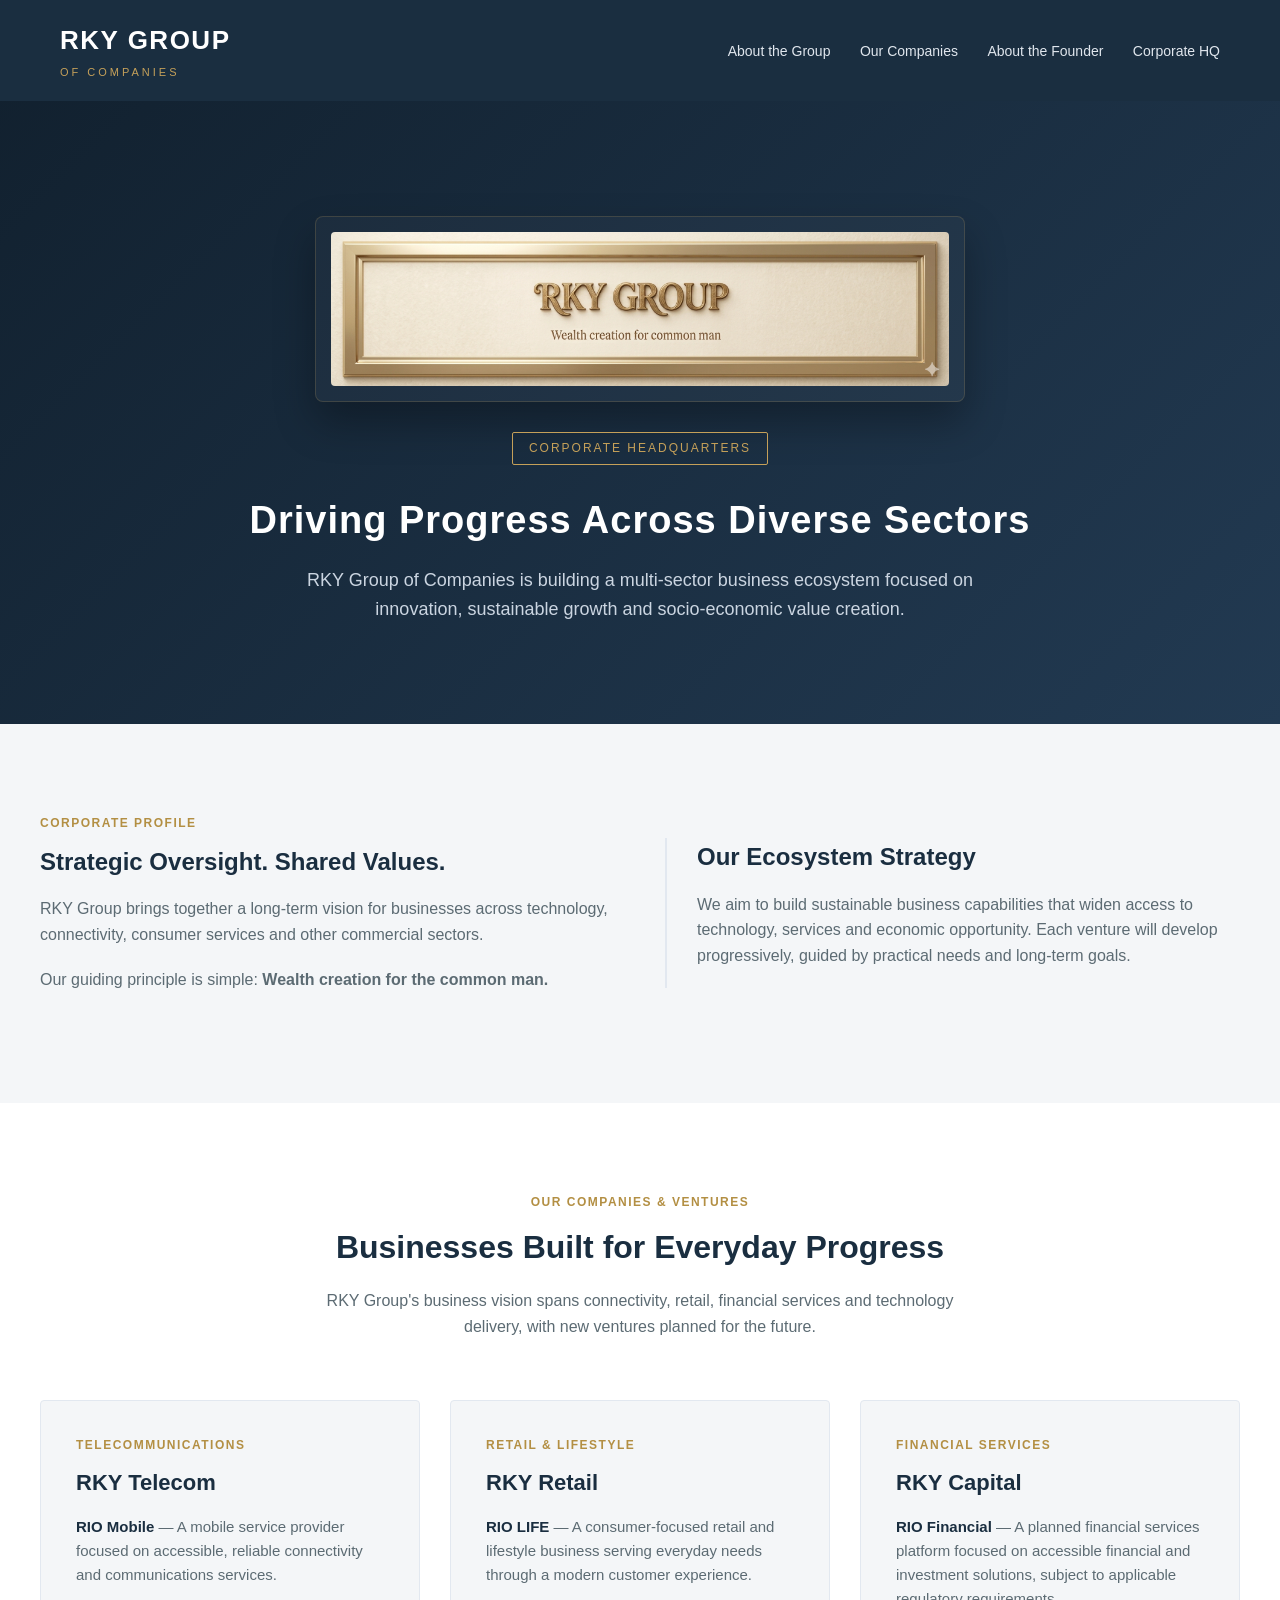
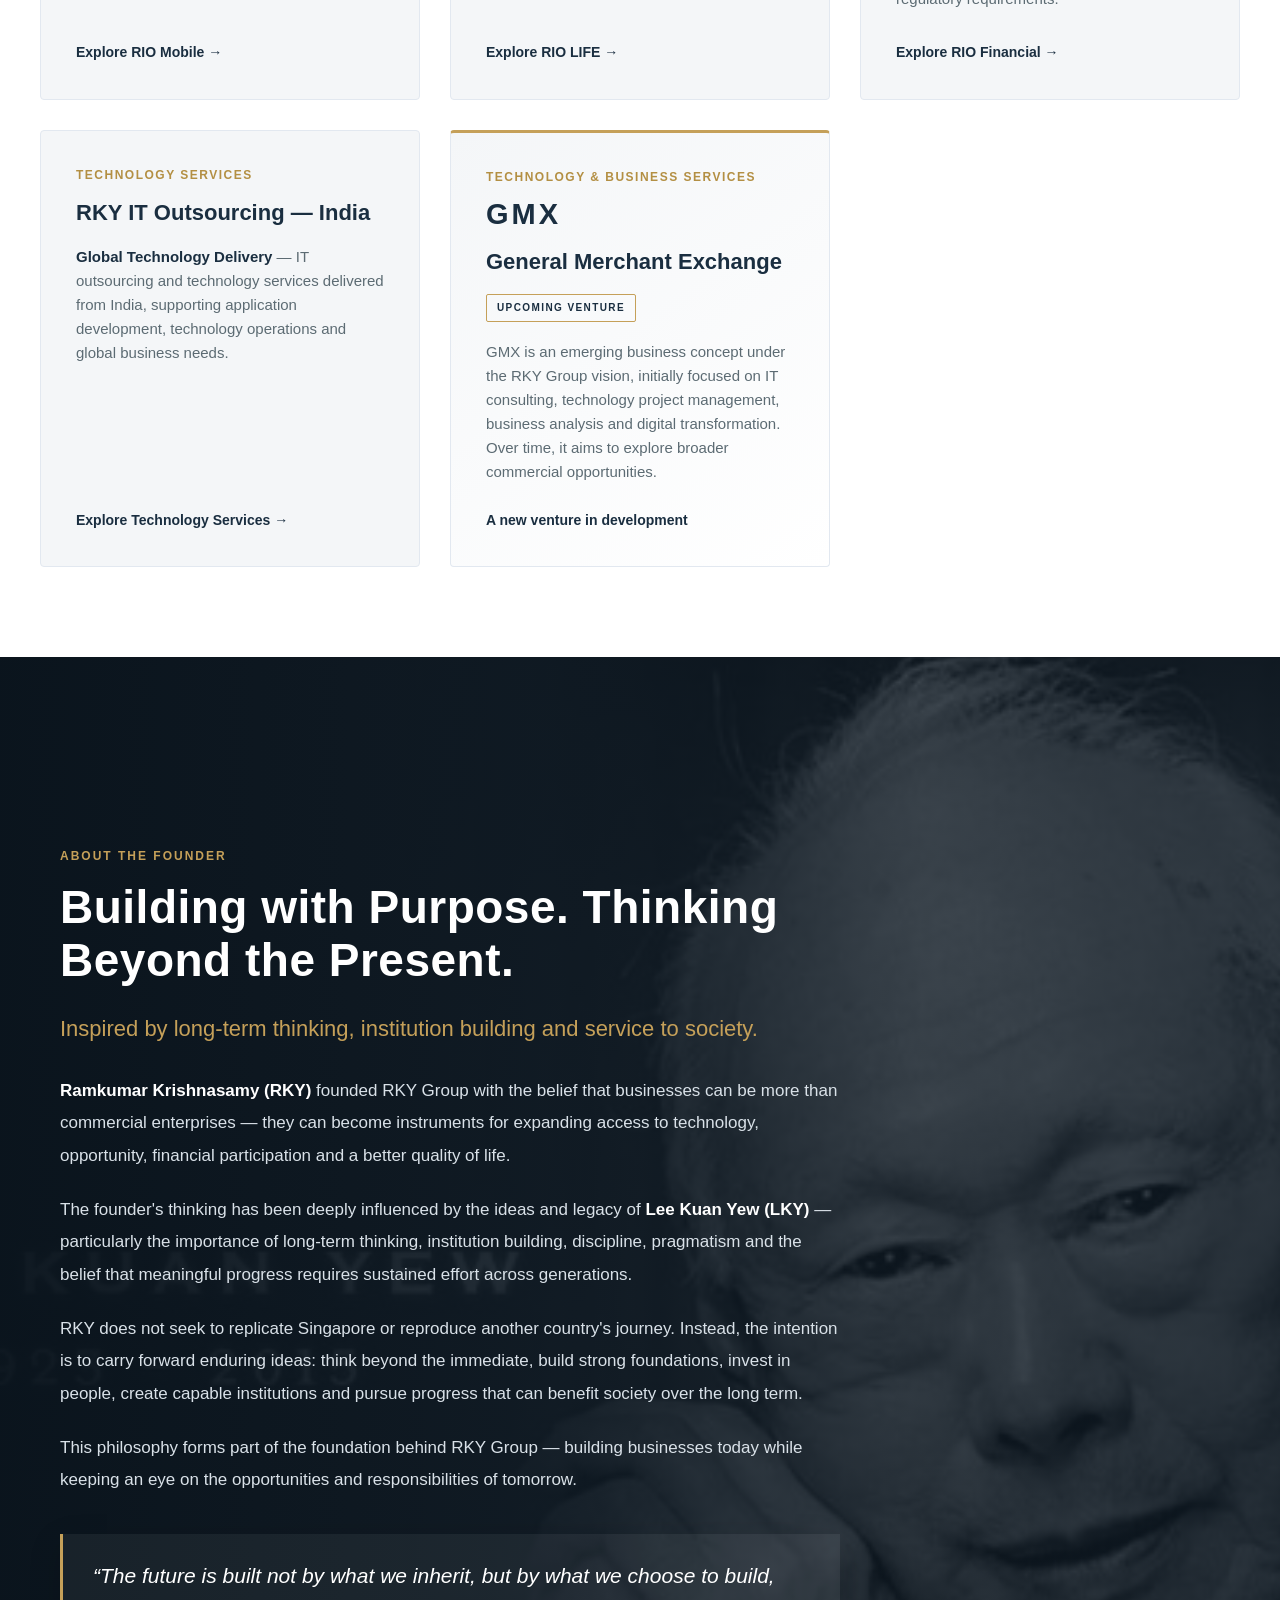
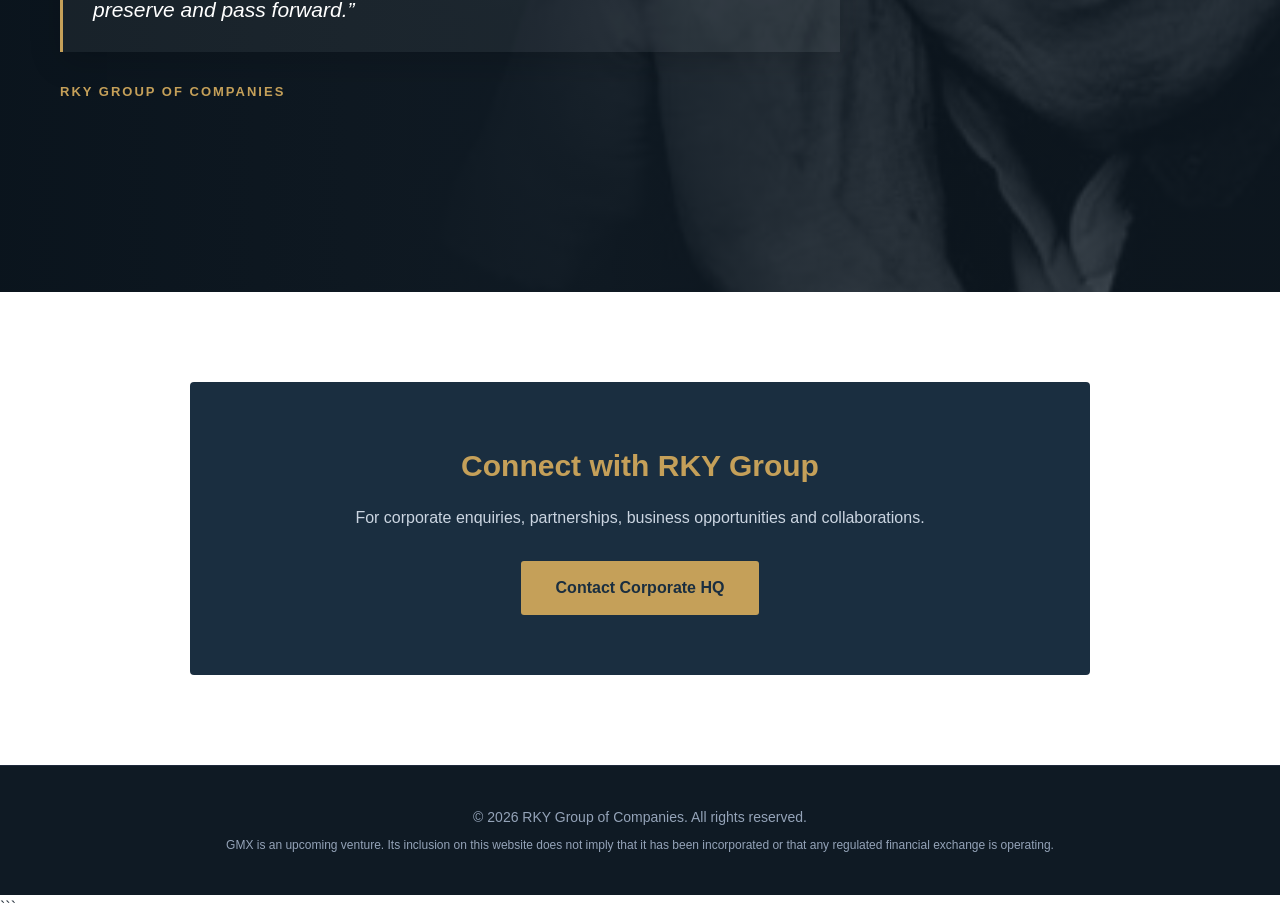
==== index.html @ 0af755f9 "GA Gogle Analy" ====
```html
<!DOCTYPE html>
<html lang="en">
<head>

<!-- Google tag (gtag.js) -->
<script async src="https://www.googletagmanager.com/gtag/js?id=G-16220432451"></script>
<script>
  window.dataLayer = window.dataLayer || [];
  function gtag(){dataLayer.push(arguments);}
  gtag('js', new Date());

  gtag('config', 'G-16220432451');
</script>

    <meta charset="UTF-8">
    <meta name="viewport" content="width=device-width, initial-scale=1.0">
    <title>RKY Group of Companies | Global Corporate Homepage</title>
    <meta name="description" content="RKY Group of Companies — technology, commerce, connectivity, retail and financial services. Introducing GMX, General Merchant Exchange, an upcoming RKY Group venture.">

    <style>
        :root {
            --corporate-blue: #1a2e40;
            --premium-gold: #c5a059;
            --accent-gold: #b38f43;
            --bg-light: #f4f6f8;
            --text-main: #2b3641;
            --text-muted: #5c6b73;
            --white: #ffffff;
        }

        * {
            margin: 0;
            padding: 0;
            box-sizing: border-box;
            font-family: 'Helvetica Neue', Helvetica, Arial, sans-serif;
        }

        html {
            scroll-behavior: smooth;
            scroll-padding-top: 110px;
        }

        body {
            background-color: var(--white);
            color: var(--text-main);
            line-height: 1.6;
        }

        header {
            background-color: var(--corporate-blue);
            position: fixed;
            width: 100%;
            top: 0;
            z-index: 1000;
        }

        .nav-container {
            max-width: 1200px;
            margin: 0 auto;
            padding: 20px;
            display: flex;
            justify-content: space-between;
            align-items: center;
        }

        .logo-area {
            display: flex;
            flex-direction: column;
        }

        .logo-main {
            font-size: 26px;
            font-weight: 700;
            letter-spacing: 1.5px;
            color: var(--white);
            text-decoration: none;
        }

        .logo-sub {
            font-size: 11px;
            text-transform: uppercase;
            letter-spacing: 3px;
            color: var(--premium-gold);
            margin-top: 2px;
        }

        nav a {
            text-decoration: none;
            color: #e0e6ed;
            margin-left: 25px;
            font-size: 14px;
            font-weight: 500;
            transition: color 0.3s;
        }

        nav a:hover {
            color: var(--premium-gold);
        }

        .hero {
            background: linear-gradient(135deg, #11202e 0%, #223a52 100%);
            color: var(--white);
            padding: 190px 20px 100px;
            text-align: center;
        }

        .logo-display-container {
            max-width: 650px;
            margin: 0 auto 30px;
            background: rgba(255, 255, 255, 0.03);
            padding: 15px;
            border-radius: 8px;
            border: 1px solid rgba(197, 160, 89, 0.2);
            box-shadow: 0 20px 40px rgba(0, 0, 0, 0.3);
        }

        .corporate-logo-img {
            width: 100%;
            height: auto;
            display: block;
            border-radius: 4px;
        }

        .hero h1 {
            font-size: 38px;
            font-weight: 700;
            margin-bottom: 15px;
            letter-spacing: 1px;
            color: var(--white);
        }

        .hero p {
            font-size: 18px;
            color: #cbd5e1;
            max-width: 700px;
            margin: 0 auto;
            font-weight: 300;
        }

        .badge-tagline {
            display: inline-block;
            border: 1px solid var(--premium-gold);
            color: var(--premium-gold);
            padding: 6px 16px;
            font-size: 12px;
            text-transform: uppercase;
            letter-spacing: 2px;
            margin-bottom: 25px;
            border-radius: 2px;
        }

        section {
            padding: 90px 20px;
        }

        .container {
            max-width: 1200px;
            margin: 0 auto;
        }

        .section-header {
            text-align: center;
            margin-bottom: 60px;
        }

        .section-header h2 {
            font-size: 32px;
            color: var(--corporate-blue);
            margin-bottom: 15px;
        }

        .section-header p {
            color: var(--text-muted);
            max-width: 650px;
            margin: 0 auto;
            font-size: 16px;
        }

        .subsidiary-grid {
            display: grid;
            grid-template-columns: repeat(auto-fit, minmax(min(100%, 320px), 1fr));
            gap: 30px;
        }

        .subsidiary-card {
            background-color: var(--bg-light);
            border: 1px solid #e2e8f0;
            padding: 35px;
            border-radius: 4px;
            transition: all 0.3s ease;
            display: flex;
            flex-direction: column;
            justify-content: space-between;
            min-height: 300px;
        }

        .subsidiary-card:hover {
            transform: translateY(-5px);
            border-color: var(--premium-gold);
            background-color: var(--white);
            box-shadow: 0 10px 25px rgba(26, 46, 64, 0.08);
        }

        .sub-meta {
            font-size: 12px;
            text-transform: uppercase;
            letter-spacing: 1.5px;
            color: var(--accent-gold);
            font-weight: 600;
            margin-bottom: 10px;
            display: inline-block;
        }

        .subsidiary-card h3 {
            font-size: 22px;
            color: var(--corporate-blue);
            margin-bottom: 15px;
        }

        .subsidiary-card p {
            color: var(--text-muted);
            font-size: 15px;
            margin-bottom: 25px;
        }

        .subsidiary-card strong {
            color: var(--corporate-blue);
        }

        .sub-link {
            text-decoration: none;
            color: var(--corporate-blue);
            font-size: 14px;
            font-weight: 600;
            display: inline-flex;
            align-items: center;
            margin-top: auto;
            align-self: flex-start;
        }

        .sub-link:hover {
            color: var(--accent-gold);
        }

        .coming-soon {
            display: inline-block;
            width: fit-content;
            padding: 5px 10px;
            margin: 0 0 18px;
            border: 1px solid var(--premium-gold);
            color: var(--corporate-blue);
            font-size: 10px;
            font-weight: 700;
            letter-spacing: 1.4px;
            text-transform: uppercase;
            border-radius: 2px;
        }

        .gmx-card {
            background: linear-gradient(145deg, #f4f6f8 0%, #ffffff 100%);
            border-top: 3px solid var(--premium-gold);
        }

        .gmx-mark {
            display: inline-block;
            font-size: 29px;
            line-height: 1.2;
            letter-spacing: 3px;
            font-weight: 800;
            color: var(--corporate-blue);
            margin-bottom: 12px;
        }

        .governance-sec {
            background-color: var(--bg-light);
        }

        .gov-content {
            display: grid;
            grid-template-columns: 1fr 1fr;
            gap: 50px;
            align-items: center;
        }

        .gov-text h3 {
            font-size: 24px;
            margin-bottom: 15px;
            color: var(--corporate-blue);
        }

        .gov-text p {
            color: var(--text-muted);
            margin-bottom: 20px;
        }

        .founder-section {
            position: relative;
            min-height: 760px;
            display: flex;
            align-items: center;
            overflow: hidden;
            background-color: #101c27;
            color: var(--white);
        }

        .founder-section::before {
            content: "";
            position: absolute;
            inset: 0;
            background-image: url("founder.jpg");
            background-size: cover;
            background-position: center;
            background-repeat: no-repeat;
            filter: grayscale(100%);
            opacity: 0.58;
            transform: scale(1.03);
            z-index: 0;
        }

        .founder-section::after {
            content: "";
            position: absolute;
            inset: 0;
            background: linear-gradient(
                90deg,
                rgba(10, 20, 29, 0.96) 0%,
                rgba(15, 26, 36, 0.86) 42%,
                rgba(15, 26, 36, 0.65) 72%,
                rgba(15, 26, 36, 0.72) 100%
            );
            z-index: 1;
        }

        .founder-content {
            position: relative;
            z-index: 2;
            width: 100%;
            max-width: 1200px;
            margin: 0 auto;
            padding: 100px 20px;
        }

        .founder-text {
            max-width: 780px;
        }

        .founder-text .founder-meta {
            color: var(--premium-gold);
            font-size: 12px;
            text-transform: uppercase;
            letter-spacing: 2px;
            font-weight: 600;
            margin-bottom: 15px;
        }

        .founder-text h2 {
            font-size: 46px;
            line-height: 1.15;
            margin-bottom: 25px;
            color: var(--white);
            letter-spacing: 0.5px;
        }

        .founder-text h3 {
            font-size: 22px;
            line-height: 1.5;
            font-weight: 400;
            color: var(--premium-gold);
            margin-bottom: 30px;
        }

        .founder-text p {
            font-size: 17px;
            line-height: 1.9;
            color: #d9e1e8;
            margin-bottom: 22px;
        }

        .founder-text strong {
            color: var(--white);
        }

        .founder-quote {
            margin-top: 38px;
            padding: 25px 30px;
            border-left: 3px solid var(--premium-gold);
            background: rgba(255, 255, 255, 0.055);
            box-shadow: 0 10px 30px rgba(0, 0, 0, 0.15);
            font-size: 21px;
            line-height: 1.6;
            color: var(--white);
            font-style: italic;
        }

        .founder-signature {
            margin-top: 30px;
            color: var(--premium-gold);
            font-size: 13px;
            text-transform: uppercase;
            letter-spacing: 2px;
            font-weight: 600;
        }

        .contact-box {
            background-color: var(--corporate-blue);
            color: var(--white);
            padding: 60px;
            border-radius: 4px;
            text-align: center;
            max-width: 900px;
            margin: 0 auto;
        }

        .contact-box h2 {
            font-size: 30px;
            margin-bottom: 15px;
            color: var(--premium-gold);
        }

        .contact-box p {
            margin-bottom: 30px;
            color: #cbd5e1;
        }

        .contact-btn {
            display: inline-block;
            background-color: var(--premium-gold);
            color: var(--corporate-blue);
            padding: 14px 35px;
            text-decoration: none;
            font-weight: 600;
            border-radius: 3px;
            transition: background 0.3s;
        }

        .contact-btn:hover {
            background-color: var(--white);
        }

        footer {
            background-color: #0f1a24;
            color: #94a3b8;
            padding: 40px 20px;
            text-align: center;
            font-size: 14px;
            border-top: 1px solid #1e293b;
        }

        @media (max-width: 768px) {
            html {
                scroll-padding-top: 145px;
            }

            .nav-container {
                flex-direction: column;
                gap: 12px;
                padding: 15px 12px;
            }

            nav {
                display: flex;
                justify-content: center;
                flex-wrap: wrap;
                gap: 8px 16px;
            }

            nav a {
                margin: 0;
                font-size: 12px;
            }

            .hero {
                padding: 210px 18px 75px;
            }

            .hero h1 {
                font-size: 30px;
            }

            .hero p {
                font-size: 16px;
            }

            .logo-display-container {
                padding: 10px;
            }

            section {
                padding: 65px 18px;
            }

            .section-header {
                margin-bottom: 35px;
            }

            .section-header h2 {
                font-size: 27px;
            }

            .subsidiary-grid {
                grid-template-columns: 1fr;
                gap: 20px;
            }

            .subsidiary-card {
                padding: 28px;
                min-height: 260px;
            }

            .gov-content {
                grid-template-columns: 1fr;
                gap: 25px;
            }

            .gov-content > .gov-text[style] {
                border-left: none !important;
                border-top: 2px solid #e2e8f0;
                padding: 25px 0 0 !important;
            }

            .founder-section {
                min-height: auto;
            }

            .founder-section::before {
                background-position: center top;
                background-size: cover;
                opacity: 0.65;
            }

            .founder-section::after {
                background: linear-gradient(
                    rgba(10, 20, 29, 0.76),
                    rgba(15, 26, 36, 0.84)
                );
            }

            .founder-content {
                padding: 75px 20px;
            }

            .founder-text h2 {
                font-size: 34px;
            }

            .founder-text h3 {
                font-size: 19px;
            }

            .founder-text p {
                font-size: 16px;
                line-height: 1.8;
            }

            .founder-quote {
                font-size: 18px;
                padding: 20px;
            }

            .contact-box {
                padding: 40px 22px;
            }

            .contact-box h2 {
                font-size: 26px;
            }
        }
    </style>
</head>

<body>

    <!-- Header Navigation -->
    <header>
        <div class="nav-container">
            <div class="logo-area">
                <a href="#" class="logo-main">RKY GROUP</a>
                <span class="logo-sub">Of Companies</span>
            </div>

            <nav aria-label="Main navigation">
                <a href="#about">About the Group</a>
                <a href="#subsidiaries">Our Companies</a>
                <a href="#founder">About the Founder</a>
                <a href="#contact">Corporate HQ</a>
            </nav>
        </div>
    </header>

    <!-- Hero Banner -->
    <div class="hero">
        <div class="logo-display-container">
            <img
                src="RKYGROUPLogo.jpg"
                alt="RKY Group Logo"
                class="corporate-logo-img"
            >
        </div>

        <span class="badge-tagline">Corporate Headquarters</span>

        <h1>Driving Progress Across Diverse Sectors</h1>

        <p>
            RKY Group of Companies is building a multi-sector business
            ecosystem focused on innovation, sustainable growth and
            socio-economic value creation.
        </p>
    </div>

    <!-- About Parent Organization -->
    <section id="about" class="governance-sec">
        <div class="container">
            <div class="gov-content">
                <div class="gov-text">
                    <span class="sub-meta">Corporate Profile</span>

                    <h3>Strategic Oversight. Shared Values.</h3>

                    <p>
                        RKY Group brings together a long-term vision for
                        businesses across technology, connectivity,
                        consumer services and other commercial sectors.
                    </p>

                    <p>
                        Our guiding principle is simple:
                        <strong>Wealth creation for the common man.</strong>
                    </p>
                </div>

                <div class="gov-text"
                     style="border-left: 2px solid #e2e8f0; padding-left: 30px;">
                    <h3>Our Ecosystem Strategy</h3>

                    <p>
                        We aim to build sustainable business capabilities
                        that widen access to technology, services and
                        economic opportunity. Each venture will develop
                        progressively, guided by practical needs and
                        long-term goals.
                    </p>
                </div>
            </div>
        </div>
    </section>

    <!-- Group Companies -->
    <section id="subsidiaries">
        <div class="container">
            <div class="section-header">
                <span class="sub-meta">Our Companies &amp; Ventures</span>

                <h2>Businesses Built for Everyday Progress</h2>

                <p>
                    RKY Group's business vision spans connectivity,
                    retail, financial services and technology delivery,
                    with new ventures planned for the future.
                </p>
            </div>

            <div class="subsidiary-grid">

                <!-- RKY Telecom -->
                <article class="subsidiary-card">
                    <div>
                        <span class="sub-meta">Telecommunications</span>
                        <h3>RKY Telecom</h3>

                        <p>
                            <strong>RIO Mobile</strong> —
                            A mobile service provider focused on
                            accessible, reliable connectivity and
                            communications services.
                        </p>
                    </div>

                    <a href="#" class="sub-link">
                        Explore RIO Mobile &rarr;
                    </a>
                </article>

                <!-- RKY Retail -->
                <article class="subsidiary-card">
                    <div>
                        <span class="sub-meta">Retail &amp; Lifestyle</span>
                        <h3>RKY Retail</h3>

                        <p>
                            <strong>RIO LIFE</strong> —
                            A consumer-focused retail and lifestyle
                            business serving everyday needs through
                            a modern customer experience.
                        </p>
                    </div>

                    <a href="#" class="sub-link">
                        Explore RIO LIFE &rarr;
                    </a>
                </article>

                <!-- RKY Capital -->
                <article class="subsidiary-card">
                    <div>
                        <span class="sub-meta">Financial Services</span>
                        <h3>RKY Capital</h3>

                        <p>
                            <strong>RIO Financial</strong> —
                            A planned financial services platform
                            focused on accessible financial and
                            investment solutions, subject to applicable
                            regulatory requirements.
                        </p>
                    </div>

                    <a href="#" class="sub-link">
                        Explore RIO Financial &rarr;
                    </a>
                </article>

                <!-- RKY IT Outsourcing -->
                <article class="subsidiary-card">
                    <div>
                        <span class="sub-meta">Technology Services</span>
                        <h3>RKY IT Outsourcing — India</h3>

                        <p>
                            <strong>Global Technology Delivery</strong> —
                            IT outsourcing and technology services
                            delivered from India, supporting application
                            development, technology operations and
                            global business needs.
                        </p>
                    </div>

                    <a href="#" class="sub-link">
                        Explore Technology Services &rarr;
                    </a>
                </article>

                <!-- NEW: GMX -->
                <article class="subsidiary-card gmx-card">
                    <div>
                        <span class="sub-meta">Technology &amp; Business Services</span>

                        <div class="gmx-mark">GMX</div>

                        <h3>General Merchant Exchange</h3>

                        <span class="coming-soon">Upcoming Venture</span>

                        <p>
                            GMX is an emerging business concept under
                            the RKY Group vision, initially focused on
                            IT consulting, technology project management,
                            business analysis and digital transformation.
                            Over time, it aims to explore broader
                            commercial opportunities.
                        </p>
                    </div>

                    <span class="sub-link">
                        A new venture in development
                    </span>
                </article>

            </div>
        </div>
    </section>

    <!-- About the Founder -->
    <section id="founder" class="founder-section">
        <div class="founder-content">
            <div class="founder-text">
                <div class="founder-meta">About the Founder</div>

                <h2>
                    Building with Purpose.
                    Thinking Beyond the Present.
                </h2>

                <h3>
                    Inspired by long-term thinking,
                    institution building and service to society.
                </h3>

                <p>
                    <strong>Ramkumar Krishnasamy (RKY)</strong> founded
                    RKY Group with the belief that businesses can be more
                    than commercial enterprises — they can become
                    instruments for expanding access to technology,
                    opportunity, financial participation and a better
                    quality of life.
                </p>

                <p>
                    The founder's thinking has been deeply influenced by
                    the ideas and legacy of
                    <strong>Lee Kuan Yew (LKY)</strong> — particularly
                    the importance of long-term thinking, institution
                    building, discipline, pragmatism and the belief that
                    meaningful progress requires sustained effort
                    across generations.
                </p>

                <p>
                    RKY does not seek to replicate Singapore or reproduce
                    another country's journey. Instead, the intention is
                    to carry forward enduring ideas: think beyond the
                    immediate, build strong foundations, invest in
                    people, create capable institutions and pursue
                    progress that can benefit society over the long term.
                </p>

                <p>
                    This philosophy forms part of the foundation behind
                    RKY Group — building businesses today while keeping
                    an eye on the opportunities and responsibilities
                    of tomorrow.
                </p>

                <div class="founder-quote">
                    “The future is built not by what we inherit,
                    but by what we choose to build, preserve and
                    pass forward.”
                </div>

                <div class="founder-signature">
                    RKY Group of Companies
                </div>
            </div>
        </div>
    </section>

    <!-- Corporate Contact -->
    <section id="contact">
        <div class="container">
            <div class="contact-box">
                <h2>Connect with RKY Group</h2>

                <p>
                    For corporate enquiries, partnerships,
                    business opportunities and collaborations.
                </p>

                <!-- Replace this placeholder with your official
                     business email or verified contact page. -->
                <a href="mailto:YOUR-BUSINESS-EMAIL@example.com"
                   class="contact-btn">
                    Contact Corporate HQ
                </a>
            </div>
        </div>
    </section>

    <!-- Footer -->
    <footer>
        <p>
            &copy; 2026 RKY Group of Companies. All rights reserved.
        </p>
        <p style="margin-top: 8px; font-size: 12px;">
            GMX is an upcoming venture. Its inclusion on this website
            does not imply that it has been incorporated or that any
            regulated financial exchange is operating.
        </p>
    </footer>

</body>
</html>
```
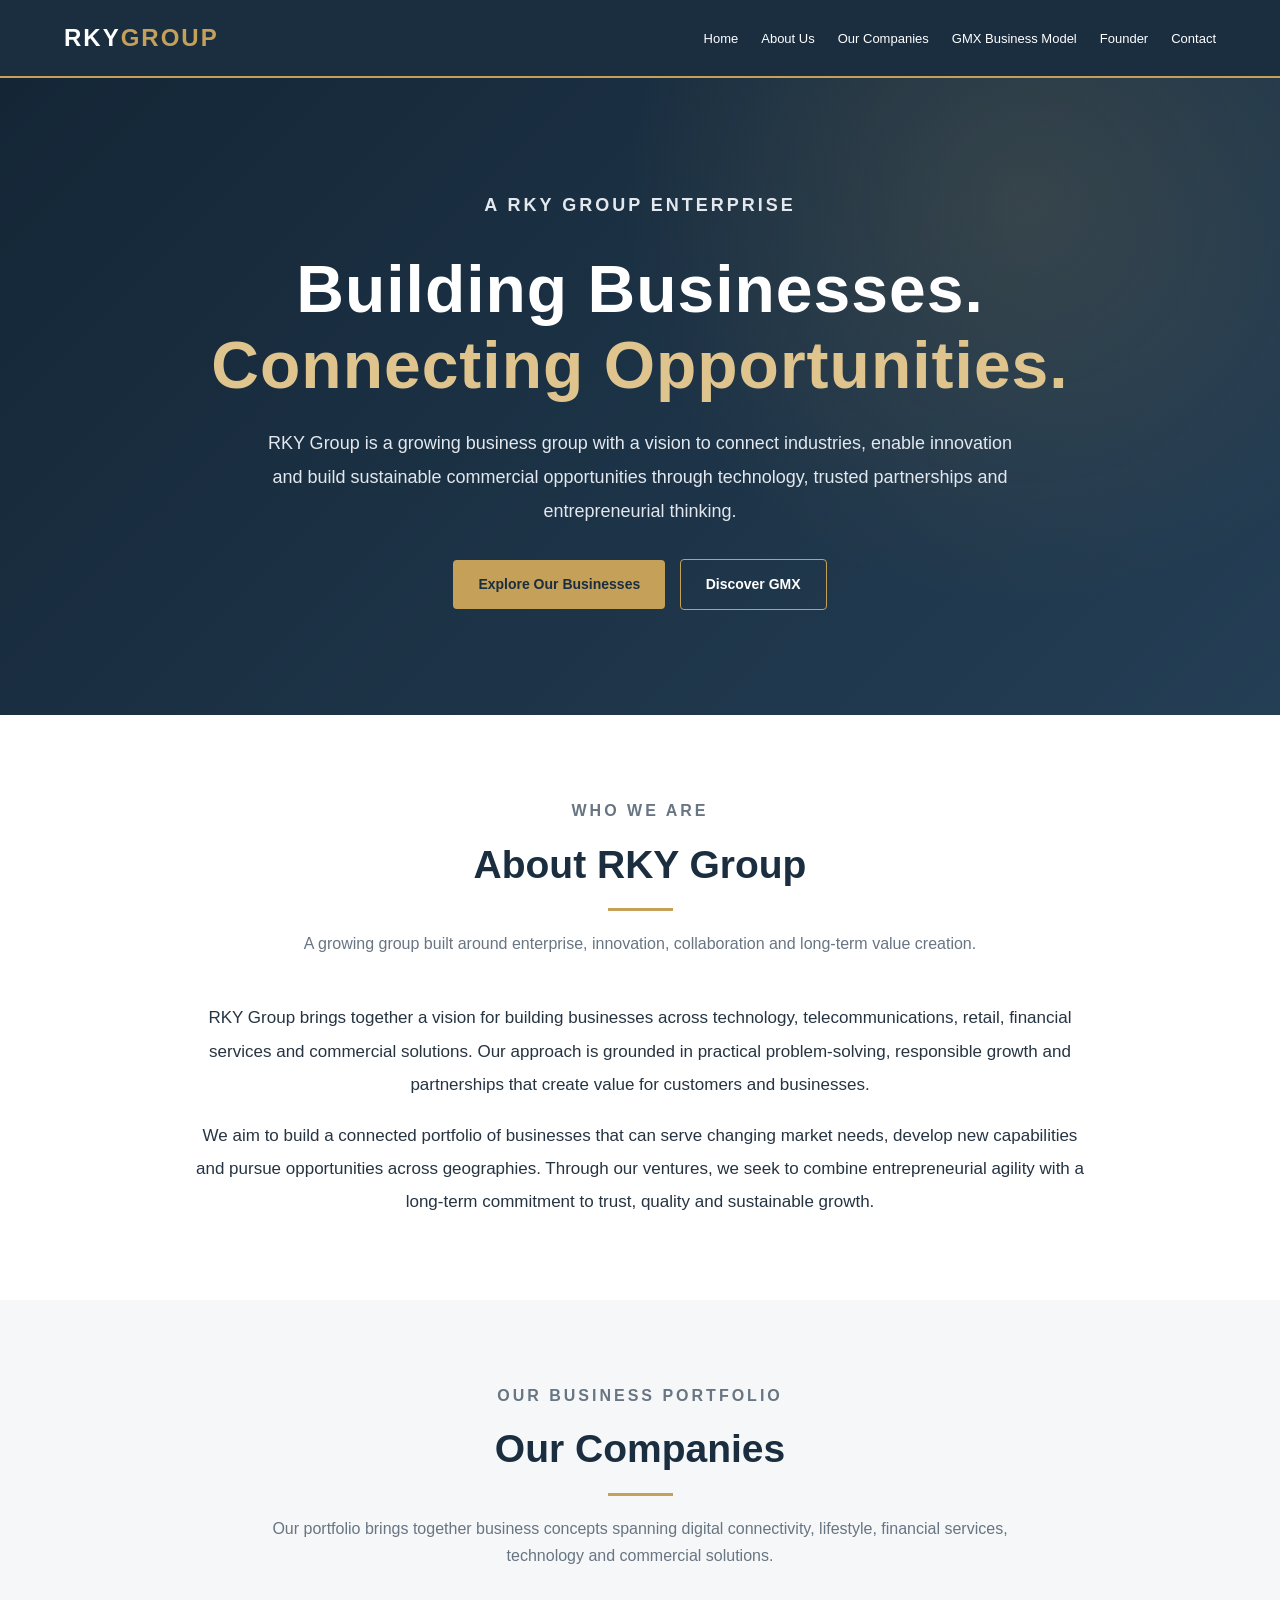
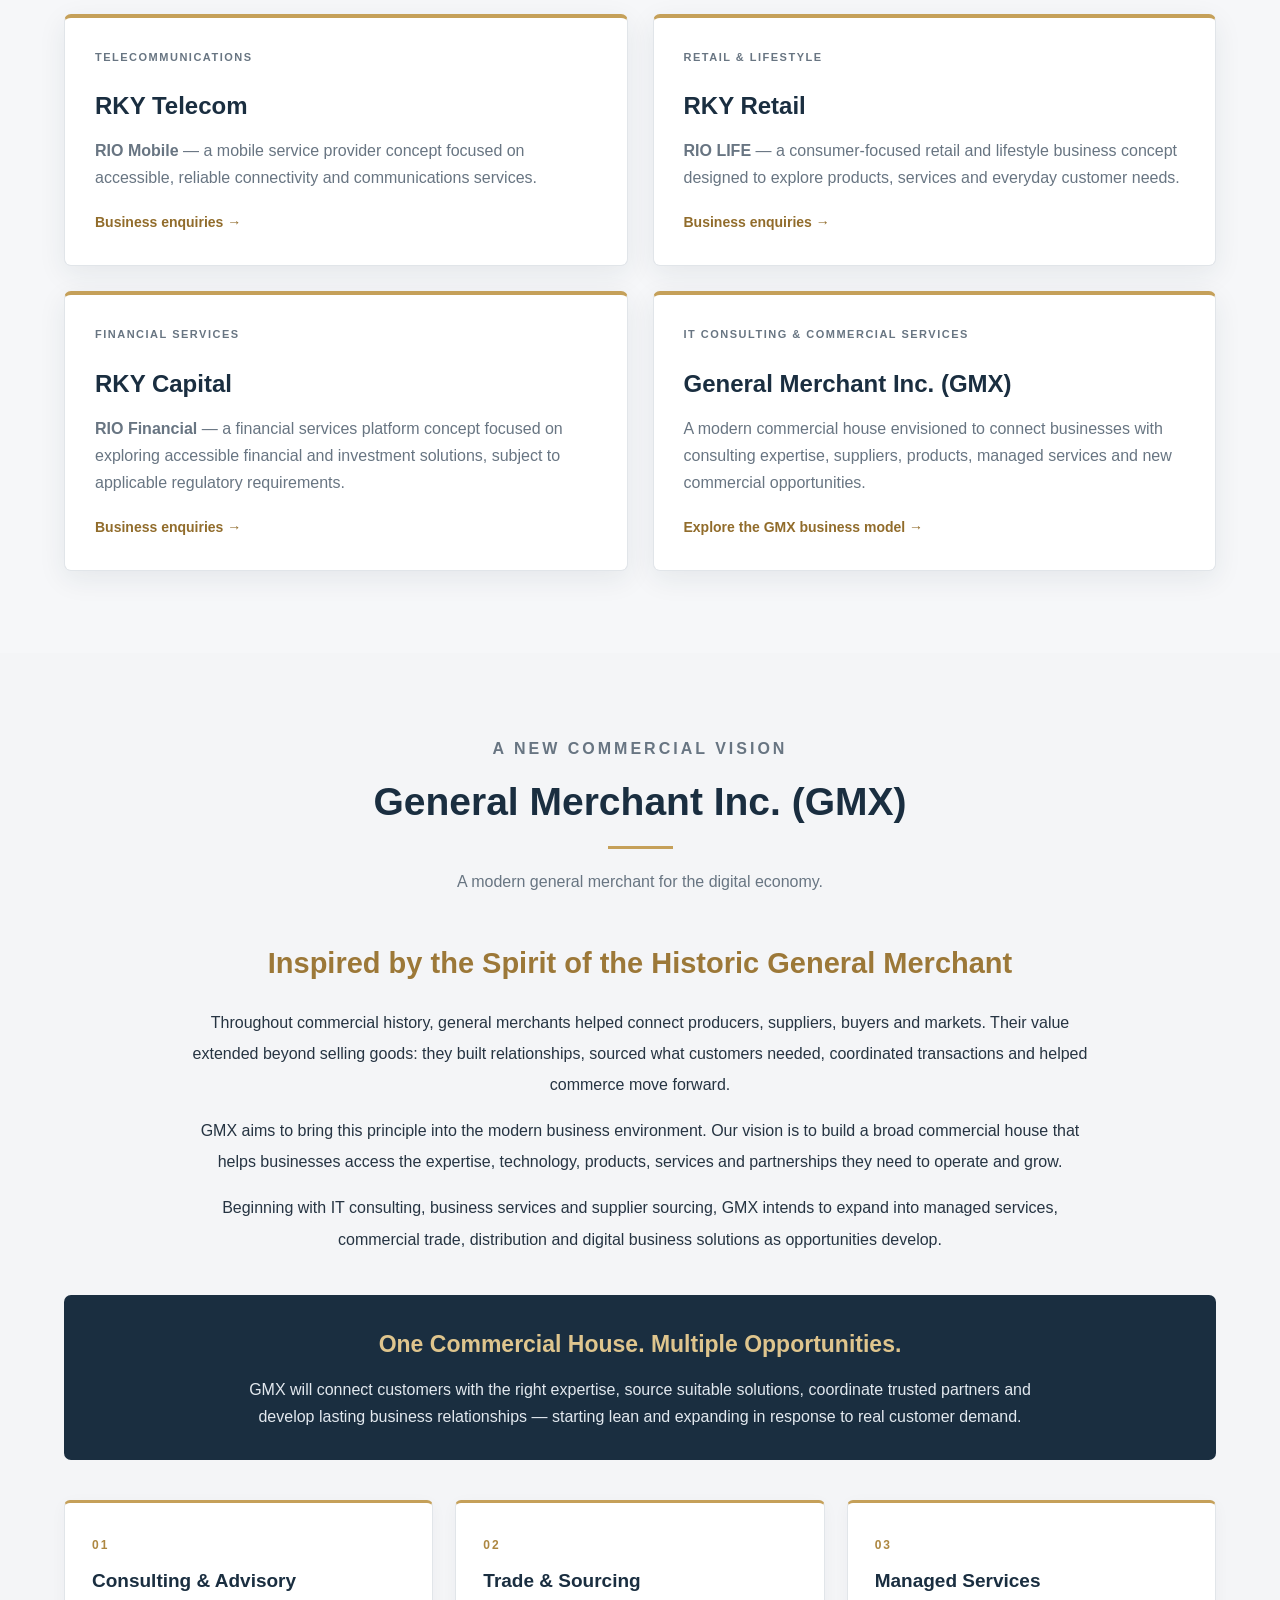
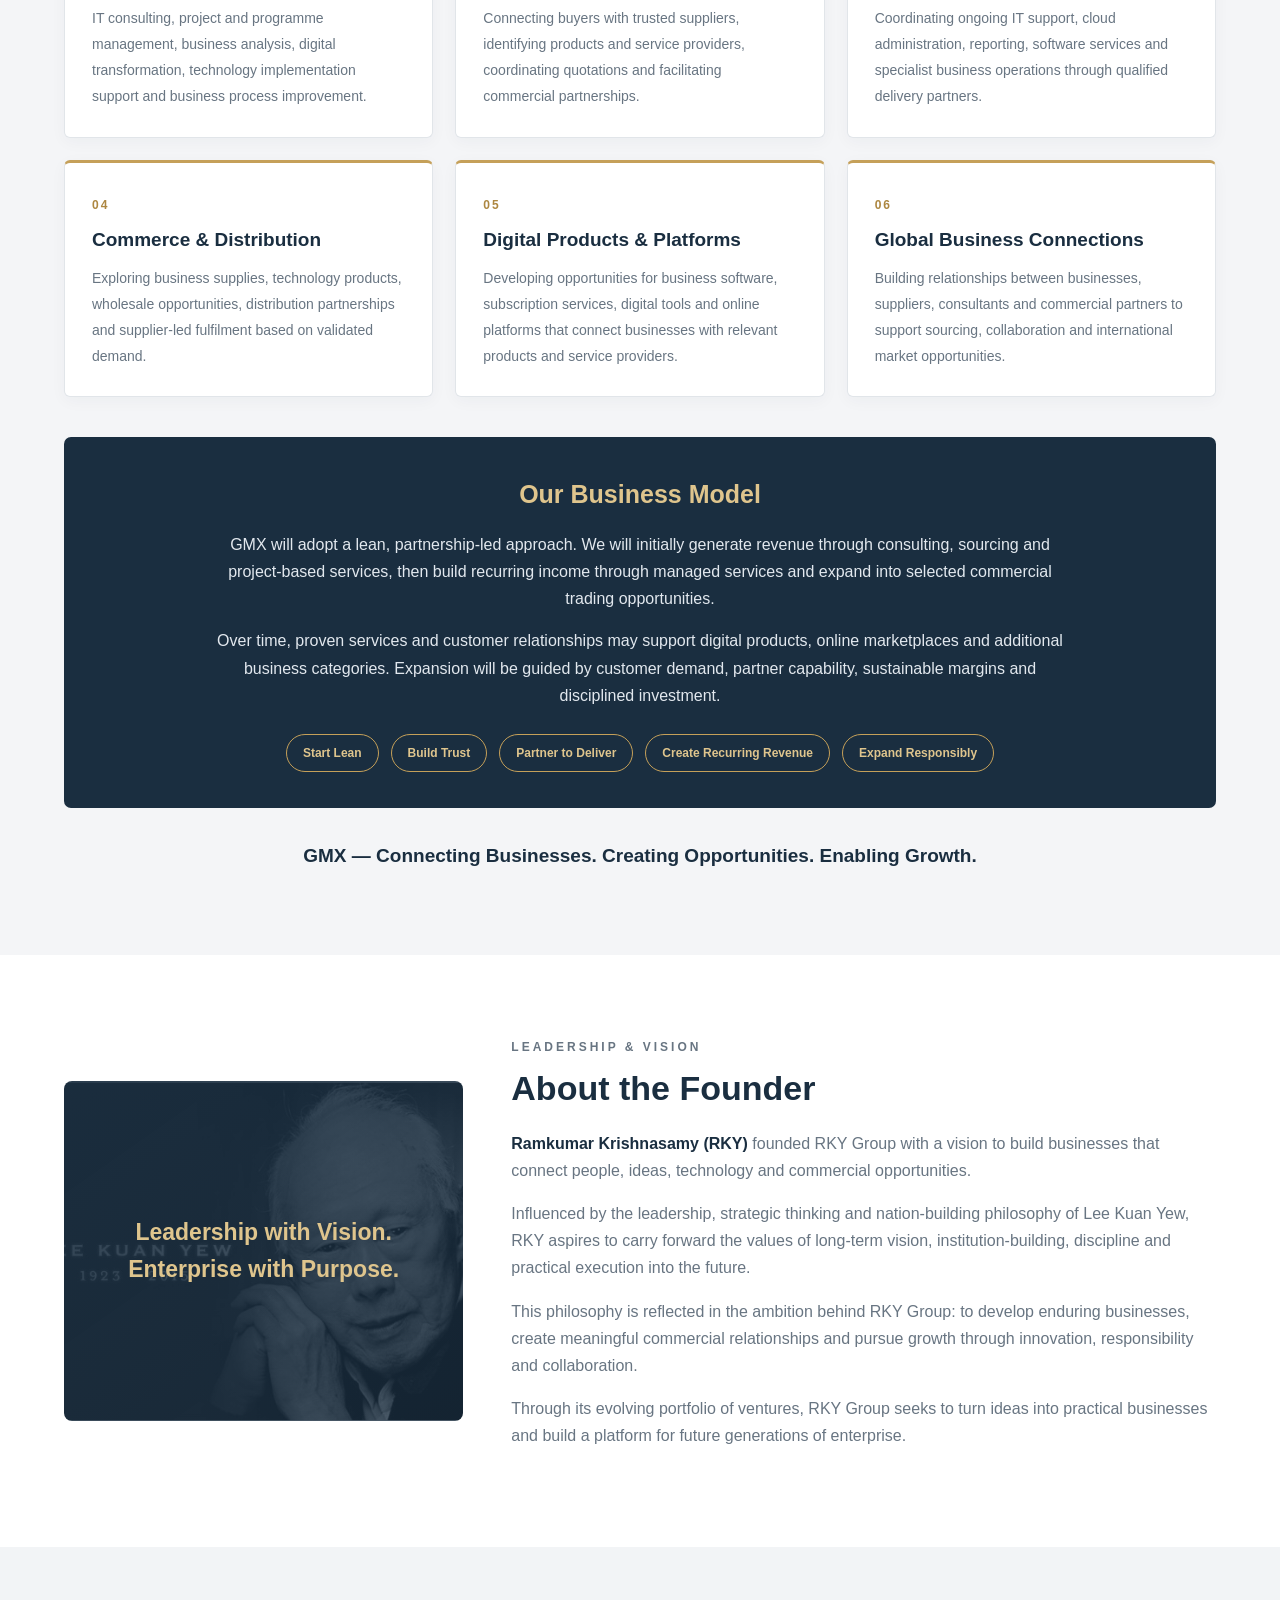
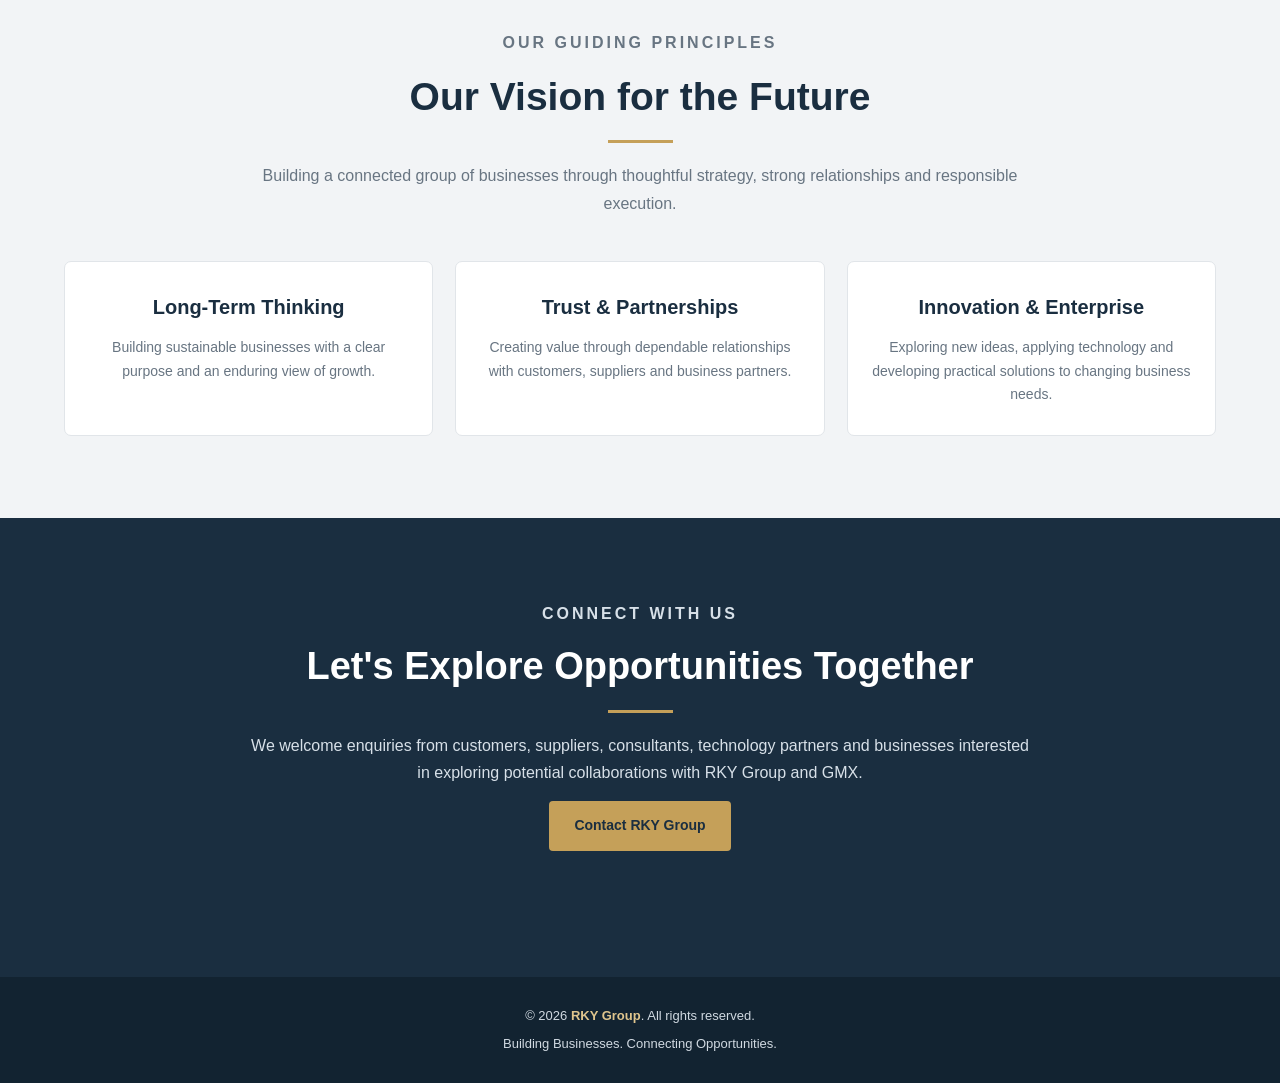
==== commit 46d0bbac: "GMX GMX mod" ====
--- a/index.html
+++ b/index.html
@@ -1,873 +1,1158 @@
-```html
+
 <!DOCTYPE html>
 <html lang="en">
 <head>
-
-<!-- Google tag (gtag.js) -->
-<script async src="https://www.googletagmanager.com/gtag/js?id=G-16220432451"></script>
-<script>
-  window.dataLayer = window.dataLayer || [];
-  function gtag(){dataLayer.push(arguments);}
-  gtag('js', new Date());
-
-  gtag('config', 'G-16220432451');
-</script>
-
-    <meta charset="UTF-8">
-    <meta name="viewport" content="width=device-width, initial-scale=1.0">
-    <title>RKY Group of Companies | Global Corporate Homepage</title>
-    <meta name="description" content="RKY Group of Companies — technology, commerce, connectivity, retail and financial services. Introducing GMX, General Merchant Exchange, an upcoming RKY Group venture.">
-
-    <style>
-        :root {
-            --corporate-blue: #1a2e40;
-            --premium-gold: #c5a059;
-            --accent-gold: #b38f43;
-            --bg-light: #f4f6f8;
-            --text-main: #2b3641;
-            --text-muted: #5c6b73;
-            --white: #ffffff;
-        }
-
-        * {
-            margin: 0;
-            padding: 0;
-            box-sizing: border-box;
-            font-family: 'Helvetica Neue', Helvetica, Arial, sans-serif;
-        }
-
-        html {
-            scroll-behavior: smooth;
-            scroll-padding-top: 110px;
-        }
-
-        body {
-            background-color: var(--white);
-            color: var(--text-main);
-            line-height: 1.6;
-        }
-
-        header {
-            background-color: var(--corporate-blue);
-            position: fixed;
-            width: 100%;
-            top: 0;
-            z-index: 1000;
-        }
-
-        .nav-container {
-            max-width: 1200px;
-            margin: 0 auto;
-            padding: 20px;
-            display: flex;
-            justify-content: space-between;
-            align-items: center;
-        }
-
-        .logo-area {
-            display: flex;
-            flex-direction: column;
-        }
-
-        .logo-main {
-            font-size: 26px;
-            font-weight: 700;
-            letter-spacing: 1.5px;
-            color: var(--white);
-            text-decoration: none;
-        }
-
-        .logo-sub {
-            font-size: 11px;
-            text-transform: uppercase;
-            letter-spacing: 3px;
-            color: var(--premium-gold);
-            margin-top: 2px;
-        }
-
-        nav a {
-            text-decoration: none;
-            color: #e0e6ed;
-            margin-left: 25px;
-            font-size: 14px;
-            font-weight: 500;
-            transition: color 0.3s;
-        }
-
-        nav a:hover {
-            color: var(--premium-gold);
-        }
-
-        .hero {
-            background: linear-gradient(135deg, #11202e 0%, #223a52 100%);
-            color: var(--white);
-            padding: 190px 20px 100px;
-            text-align: center;
-        }
-
-        .logo-display-container {
-            max-width: 650px;
-            margin: 0 auto 30px;
-            background: rgba(255, 255, 255, 0.03);
-            padding: 15px;
-            border-radius: 8px;
-            border: 1px solid rgba(197, 160, 89, 0.2);
-            box-shadow: 0 20px 40px rgba(0, 0, 0, 0.3);
-        }
-
-        .corporate-logo-img {
-            width: 100%;
-            height: auto;
-            display: block;
-            border-radius: 4px;
-        }
-
-        .hero h1 {
-            font-size: 38px;
-            font-weight: 700;
-            margin-bottom: 15px;
-            letter-spacing: 1px;
-            color: var(--white);
-        }
-
-        .hero p {
-            font-size: 18px;
-            color: #cbd5e1;
-            max-width: 700px;
-            margin: 0 auto;
-            font-weight: 300;
-        }
-
-        .badge-tagline {
-            display: inline-block;
-            border: 1px solid var(--premium-gold);
-            color: var(--premium-gold);
-            padding: 6px 16px;
-            font-size: 12px;
-            text-transform: uppercase;
-            letter-spacing: 2px;
-            margin-bottom: 25px;
-            border-radius: 2px;
-        }
-
-        section {
-            padding: 90px 20px;
-        }
-
-        .container {
-            max-width: 1200px;
-            margin: 0 auto;
-        }
-
-        .section-header {
-            text-align: center;
-            margin-bottom: 60px;
-        }
-
-        .section-header h2 {
-            font-size: 32px;
-            color: var(--corporate-blue);
-            margin-bottom: 15px;
-        }
-
-        .section-header p {
-            color: var(--text-muted);
-            max-width: 650px;
-            margin: 0 auto;
-            font-size: 16px;
-        }
-
-        .subsidiary-grid {
-            display: grid;
-            grid-template-columns: repeat(auto-fit, minmax(min(100%, 320px), 1fr));
-            gap: 30px;
-        }
-
-        .subsidiary-card {
-            background-color: var(--bg-light);
-            border: 1px solid #e2e8f0;
-            padding: 35px;
-            border-radius: 4px;
-            transition: all 0.3s ease;
-            display: flex;
-            flex-direction: column;
-            justify-content: space-between;
-            min-height: 300px;
-        }
-
-        .subsidiary-card:hover {
-            transform: translateY(-5px);
-            border-color: var(--premium-gold);
-            background-color: var(--white);
-            box-shadow: 0 10px 25px rgba(26, 46, 64, 0.08);
-        }
-
-        .sub-meta {
-            font-size: 12px;
-            text-transform: uppercase;
-            letter-spacing: 1.5px;
-            color: var(--accent-gold);
-            font-weight: 600;
-            margin-bottom: 10px;
-            display: inline-block;
-        }
-
-        .subsidiary-card h3 {
-            font-size: 22px;
-            color: var(--corporate-blue);
-            margin-bottom: 15px;
-        }
-
-        .subsidiary-card p {
-            color: var(--text-muted);
-            font-size: 15px;
-            margin-bottom: 25px;
-        }
-
-        .subsidiary-card strong {
-            color: var(--corporate-blue);
-        }
-
-        .sub-link {
-            text-decoration: none;
-            color: var(--corporate-blue);
-            font-size: 14px;
-            font-weight: 600;
-            display: inline-flex;
-            align-items: center;
-            margin-top: auto;
-            align-self: flex-start;
-        }
-
-        .sub-link:hover {
-            color: var(--accent-gold);
-        }
-
-        .coming-soon {
-            display: inline-block;
-            width: fit-content;
-            padding: 5px 10px;
-            margin: 0 0 18px;
-            border: 1px solid var(--premium-gold);
-            color: var(--corporate-blue);
-            font-size: 10px;
-            font-weight: 700;
-            letter-spacing: 1.4px;
-            text-transform: uppercase;
-            border-radius: 2px;
-        }
-
-        .gmx-card {
-            background: linear-gradient(145deg, #f4f6f8 0%, #ffffff 100%);
-            border-top: 3px solid var(--premium-gold);
-        }
-
-        .gmx-mark {
-            display: inline-block;
-            font-size: 29px;
-            line-height: 1.2;
-            letter-spacing: 3px;
-            font-weight: 800;
-            color: var(--corporate-blue);
-            margin-bottom: 12px;
-        }
-
-        .governance-sec {
-            background-color: var(--bg-light);
-        }
-
-        .gov-content {
-            display: grid;
-            grid-template-columns: 1fr 1fr;
-            gap: 50px;
-            align-items: center;
-        }
-
-        .gov-text h3 {
-            font-size: 24px;
-            margin-bottom: 15px;
-            color: var(--corporate-blue);
-        }
-
-        .gov-text p {
-            color: var(--text-muted);
-            margin-bottom: 20px;
-        }
-
-        .founder-section {
-            position: relative;
-            min-height: 760px;
-            display: flex;
-            align-items: center;
-            overflow: hidden;
-            background-color: #101c27;
-            color: var(--white);
-        }
-
-        .founder-section::before {
-            content: "";
-            position: absolute;
-            inset: 0;
-            background-image: url("founder.jpg");
-            background-size: cover;
-            background-position: center;
-            background-repeat: no-repeat;
-            filter: grayscale(100%);
-            opacity: 0.58;
-            transform: scale(1.03);
-            z-index: 0;
-        }
-
-        .founder-section::after {
-            content: "";
-            position: absolute;
-            inset: 0;
-            background: linear-gradient(
-                90deg,
-                rgba(10, 20, 29, 0.96) 0%,
-                rgba(15, 26, 36, 0.86) 42%,
-                rgba(15, 26, 36, 0.65) 72%,
-                rgba(15, 26, 36, 0.72) 100%
-            );
-            z-index: 1;
-        }
-
-        .founder-content {
-            position: relative;
-            z-index: 2;
-            width: 100%;
-            max-width: 1200px;
-            margin: 0 auto;
-            padding: 100px 20px;
-        }
-
-        .founder-text {
-            max-width: 780px;
-        }
-
-        .founder-text .founder-meta {
-            color: var(--premium-gold);
-            font-size: 12px;
-            text-transform: uppercase;
-            letter-spacing: 2px;
-            font-weight: 600;
-            margin-bottom: 15px;
-        }
-
-        .founder-text h2 {
-            font-size: 46px;
-            line-height: 1.15;
-            margin-bottom: 25px;
-            color: var(--white);
-            letter-spacing: 0.5px;
-        }
-
-        .founder-text h3 {
-            font-size: 22px;
-            line-height: 1.5;
-            font-weight: 400;
-            color: var(--premium-gold);
-            margin-bottom: 30px;
-        }
-
-        .founder-text p {
-            font-size: 17px;
-            line-height: 1.9;
-            color: #d9e1e8;
-            margin-bottom: 22px;
-        }
-
-        .founder-text strong {
-            color: var(--white);
-        }
-
-        .founder-quote {
-            margin-top: 38px;
-            padding: 25px 30px;
-            border-left: 3px solid var(--premium-gold);
-            background: rgba(255, 255, 255, 0.055);
-            box-shadow: 0 10px 30px rgba(0, 0, 0, 0.15);
-            font-size: 21px;
-            line-height: 1.6;
-            color: var(--white);
-            font-style: italic;
-        }
-
-        .founder-signature {
-            margin-top: 30px;
-            color: var(--premium-gold);
-            font-size: 13px;
-            text-transform: uppercase;
-            letter-spacing: 2px;
-            font-weight: 600;
-        }
-
-        .contact-box {
-            background-color: var(--corporate-blue);
-            color: var(--white);
-            padding: 60px;
-            border-radius: 4px;
-            text-align: center;
-            max-width: 900px;
-            margin: 0 auto;
-        }
-
-        .contact-box h2 {
-            font-size: 30px;
-            margin-bottom: 15px;
-            color: var(--premium-gold);
-        }
-
-        .contact-box p {
-            margin-bottom: 30px;
-            color: #cbd5e1;
-        }
-
-        .contact-btn {
-            display: inline-block;
-            background-color: var(--premium-gold);
-            color: var(--corporate-blue);
-            padding: 14px 35px;
-            text-decoration: none;
-            font-weight: 600;
-            border-radius: 3px;
-            transition: background 0.3s;
-        }
-
-        .contact-btn:hover {
-            background-color: var(--white);
-        }
-
-        footer {
-            background-color: #0f1a24;
-            color: #94a3b8;
-            padding: 40px 20px;
-            text-align: center;
-            font-size: 14px;
-            border-top: 1px solid #1e293b;
-        }
-
-        @media (max-width: 768px) {
-            html {
-                scroll-padding-top: 145px;
-            }
-
-            .nav-container {
-                flex-direction: column;
-                gap: 12px;
-                padding: 15px 12px;
-            }
-
-            nav {
-                display: flex;
-                justify-content: center;
-                flex-wrap: wrap;
-                gap: 8px 16px;
-            }
-
-            nav a {
-                margin: 0;
-                font-size: 12px;
-            }
-
-            .hero {
-                padding: 210px 18px 75px;
-            }
-
-            .hero h1 {
-                font-size: 30px;
-            }
-
-            .hero p {
-                font-size: 16px;
-            }
-
-            .logo-display-container {
-                padding: 10px;
-            }
-
-            section {
-                padding: 65px 18px;
-            }
-
-            .section-header {
-                margin-bottom: 35px;
-            }
-
-            .section-header h2 {
-                font-size: 27px;
-            }
-
-            .subsidiary-grid {
-                grid-template-columns: 1fr;
-                gap: 20px;
-            }
-
-            .subsidiary-card {
-                padding: 28px;
-                min-height: 260px;
-            }
-
-            .gov-content {
-                grid-template-columns: 1fr;
-                gap: 25px;
-            }
-
-            .gov-content > .gov-text[style] {
-                border-left: none !important;
-                border-top: 2px solid #e2e8f0;
-                padding: 25px 0 0 !important;
-            }
-
-            .founder-section {
-                min-height: auto;
-            }
-
-            .founder-section::before {
-                background-position: center top;
-                background-size: cover;
-                opacity: 0.65;
-            }
-
-            .founder-section::after {
-                background: linear-gradient(
-                    rgba(10, 20, 29, 0.76),
-                    rgba(15, 26, 36, 0.84)
-                );
-            }
-
-            .founder-content {
-                padding: 75px 20px;
-            }
-
-            .founder-text h2 {
-                font-size: 34px;
-            }
-
-            .founder-text h3 {
-                font-size: 19px;
-            }
-
-            .founder-text p {
-                font-size: 16px;
-                line-height: 1.8;
-            }
-
-            .founder-quote {
-                font-size: 18px;
-                padding: 20px;
-            }
-
-            .contact-box {
-                padding: 40px 22px;
-            }
-
-            .contact-box h2 {
-                font-size: 26px;
-            }
-        }
-    </style>
+  <meta charset="UTF-8">
+  <meta name="viewport" content="width=device-width, initial-scale=1.0">
+
+  <title>RKY Group | A Global Business Group</title>
+
+  <meta name="description" content="RKY Group brings together businesses across telecommunications, retail, financial services, IT consulting and commercial services through innovation, trusted partnerships and long-term growth.">
+
+  <meta name="theme-color" content="#1a2e40">
+
+  <style>
+    :root {
+      --navy: #1a2e40;
+      --navy-light: #243e55;
+      --gold: #c5a059;
+      --gold-light: #dfc58d;
+      --white: #ffffff;
+      --background: #f6f7f9;
+      --text: #263442;
+      --muted: #687582;
+      --border: #e1e5e9;
+      --shadow: 0 8px 28px rgba(26, 46, 64, 0.08);
+    }
+
+    * {
+      box-sizing: border-box;
+      margin: 0;
+      padding: 0;
+    }
+
+    html {
+      scroll-behavior: smooth;
+      scroll-padding-top: 90px;
+    }
+
+    body {
+      font-family: Arial, Helvetica, sans-serif;
+      color: var(--text);
+      background: var(--white);
+      line-height: 1.7;
+    }
+
+    a {
+      color: inherit;
+      text-decoration: none;
+    }
+
+    img {
+      display: block;
+      max-width: 100%;
+    }
+
+    .container {
+      width: min(1160px, 90%);
+      margin: 0 auto;
+    }
+
+    /* Navigation */
+
+    .navbar {
+      position: sticky;
+      top: 0;
+      z-index: 1000;
+      background: var(--navy);
+      border-bottom: 2px solid var(--gold);
+    }
+
+    .nav-inner {
+      min-height: 76px;
+      display: flex;
+      justify-content: space-between;
+      align-items: center;
+      gap: 24px;
+    }
+
+    .brand {
+      color: var(--white);
+      font-size: 24px;
+      font-weight: 800;
+      letter-spacing: 2px;
+      white-space: nowrap;
+    }
+
+    .brand span {
+      color: var(--gold);
+    }
+
+    .nav-links {
+      display: flex;
+      align-items: center;
+      gap: 23px;
+      list-style: none;
+    }
+
+    .nav-links a {
+      color: var(--white);
+      font-size: 13px;
+      transition: color 0.2s ease;
+    }
+
+    .nav-links a:hover {
+      color: var(--gold-light);
+    }
+
+    .menu-toggle {
+      display: none;
+      color: var(--white);
+      background: transparent;
+      border: 1px solid var(--gold);
+      border-radius: 5px;
+      padding: 7px 11px;
+      font-size: 23px;
+      cursor: pointer;
+    }
+
+    /* Hero */
+
+    .hero {
+      background:
+        radial-gradient(
+          circle at 80% 20%,
+          rgba(197, 160, 89, 0.15),
+          transparent 35%
+        ),
+        linear-gradient(135deg, #142636, #243e55);
+      color: var(--white);
+      padding: 110px 0 105px;
+      text-align: center;
+    }
+
+    .eyebrow {
+      color: var(--gold);
+      font-size: 12px;
+      font-weight: 700;
+      letter-spacing: 3px;
+      text-transform: uppercase;
+      margin-bottom: 16px;
+    }
+
+    .hero h1 {
+      font-size: clamp(38px, 6vw, 66px);
+      line-height: 1.15;
+      margin-bottom: 22px;
+      letter-spacing: 1px;
+    }
+
+    .hero h1 span {
+      color: var(--gold-light);
+    }
+
+    .hero p {
+      max-width: 760px;
+      margin: 0 auto 30px;
+      color: #e2e8ee;
+      font-size: 18px;
+      line-height: 1.9;
+    }
+
+    .button {
+      display: inline-block;
+      padding: 13px 25px;
+      border-radius: 4px;
+      font-weight: 700;
+      font-size: 14px;
+      transition: 0.2s ease;
+    }
+
+    .button-gold {
+      background: var(--gold);
+      color: var(--navy);
+    }
+
+    .button-gold:hover {
+      background: var(--gold-light);
+      transform: translateY(-2px);
+    }
+
+    .button-outline {
+      border: 1px solid var(--gold);
+      color: var(--white);
+      margin-left: 10px;
+    }
+
+    .button-outline:hover {
+      background: rgba(197, 160, 89, 0.12);
+    }
+
+    /* General sections */
+
+    section {
+      padding: 82px 0;
+    }
+
+    .section-heading {
+      text-align: center;
+      max-width: 790px;
+      margin: 0 auto 44px;
+    }
+
+    .section-heading h2 {
+      color: var(--navy);
+      font-size: clamp(28px, 4vw, 39px);
+      line-height: 1.25;
+      margin-bottom: 15px;
+    }
+
+    .section-heading p {
+      color: var(--muted);
+      font-size: 16px;
+    }
+
+    .gold-line {
+      width: 65px;
+      height: 3px;
+      background: var(--gold);
+      margin: 19px auto;
+    }
+
+    /* About RKY Group */
+
+    .about-group {
+      background: var(--white);
+    }
+
+    .about-copy {
+      max-width: 900px;
+      margin: 0 auto;
+      text-align: center;
+      font-size: 17px;
+      line-height: 1.95;
+    }
+
+    /* Companies */
+
+    .companies {
+      background: var(--background);
+    }
+
+    .company-grid {
+      display: grid;
+      grid-template-columns: repeat(2, minmax(0, 1fr));
+      gap: 25px;
+    }
+
+    .company-card {
+      display: flex;
+      flex-direction: column;
+      align-items: flex-start;
+      background: var(--white);
+      border: 1px solid var(--border);
+      border-top: 4px solid var(--gold);
+      border-radius: 7px;
+      padding: 30px;
+      box-shadow: var(--shadow);
+      transition: transform 0.2s ease;
+    }
+
+    .company-card:hover {
+      transform: translateY(-4px);
+    }
+
+    .company-category {
+      color: #a17c37;
+      text-transform: uppercase;
+      font-size: 11px;
+      font-weight: 700;
+      letter-spacing: 1.5px;
+      margin-bottom: 10px;
+    }
+
+    .company-card h3 {
+      color: var(--navy);
+      font-size: 24px;
+      margin-bottom: 10px;
+    }
+
+    .company-card p {
+      color: var(--muted);
+      margin-bottom: 20px;
+      flex-grow: 1;
+    }
+
+    .company-link {
+      color: #916c2b;
+      font-size: 14px;
+      font-weight: 700;
+    }
+
+    .company-link:hover {
+      text-decoration: underline;
+    }
+
+    /* GMX */
+
+    .gmx-section {
+      background: #f4f5f7;
+    }
+
+    .gmx-intro {
+      max-width: 900px;
+      margin: 0 auto 40px;
+      text-align: center;
+    }
+
+    .gmx-intro h3 {
+      color: #9c7838;
+      font-size: clamp(22px, 3vw, 29px);
+      margin-bottom: 18px;
+    }
+
+    .gmx-intro p {
+      font-size: 16px;
+      line-height: 1.95;
+      margin-bottom: 15px;
+    }
+
+    .gmx-principle {
+      background: var(--navy);
+      color: var(--white);
+      padding: 30px;
+      border-radius: 7px;
+      text-align: center;
+      margin-bottom: 40px;
+    }
+
+    .gmx-principle h3 {
+      color: var(--gold-light);
+      font-size: 23px;
+      margin-bottom: 12px;
+    }
+
+    .gmx-principle p {
+      max-width: 800px;
+      margin: 0 auto;
+      color: #e2e8ee;
+    }
+
+    .gmx-grid {
+      display: grid;
+      grid-template-columns: repeat(3, minmax(0, 1fr));
+      gap: 22px;
+    }
+
+    .gmx-card {
+      background: var(--white);
+      padding: 27px;
+      border: 1px solid var(--border);
+      border-top: 3px solid var(--gold);
+      border-radius: 6px;
+      box-shadow: 0 4px 16px rgba(26, 46, 64, 0.04);
+    }
+
+    .gmx-number {
+      display: inline-block;
+      color: #ad8741;
+      font-size: 12px;
+      font-weight: 800;
+      letter-spacing: 2px;
+      margin-bottom: 12px;
+    }
+
+    .gmx-card h4 {
+      color: var(--navy);
+      font-size: 19px;
+      line-height: 1.4;
+      margin-bottom: 12px;
+    }
+
+    .gmx-card p {
+      color: var(--muted);
+      font-size: 14px;
+      line-height: 1.85;
+    }
+
+    .gmx-approach {
+      background: var(--navy);
+      color: var(--white);
+      margin-top: 40px;
+      padding: 36px;
+      border-radius: 7px;
+      text-align: center;
+    }
+
+    .gmx-approach h3 {
+      color: var(--gold-light);
+      font-size: 25px;
+      margin-bottom: 15px;
+    }
+
+    .gmx-approach p {
+      max-width: 850px;
+      margin: 0 auto;
+      color: #e2e8ee;
+    }
+
+    .gmx-pillars {
+      display: flex;
+      flex-wrap: wrap;
+      justify-content: center;
+      gap: 12px;
+      margin-top: 25px;
+    }
+
+    .gmx-pillars span {
+      border: 1px solid var(--gold);
+      color: var(--gold-light);
+      padding: 8px 16px;
+      border-radius: 30px;
+      font-size: 12px;
+      font-weight: 700;
+    }
+
+    .gmx-tagline {
+      text-align: center;
+      color: var(--navy);
+      font-size: 19px;
+      font-weight: 700;
+      margin-top: 32px;
+    }
+
+    /* About the founder */
+
+    .founder-section {
+      background: var(--white);
+    }
+
+    .founder-layout {
+      display: grid;
+      grid-template-columns: 0.85fr 1.5fr;
+      gap: 48px;
+      align-items: center;
+    }
+
+    .founder-visual {
+      min-height: 340px;
+      border-radius: 8px;
+      background:
+        linear-gradient(
+          145deg,
+          rgba(26, 46, 64, 0.93),
+          rgba(26, 46, 64, 0.77)
+        ),
+        url("founder.jpg") center / cover no-repeat;
+      display: flex;
+      align-items: center;
+      justify-content: center;
+      padding: 30px;
+      text-align: center;
+    }
+
+    .founder-visual p {
+      color: var(--gold-light);
+      font-size: 23px;
+      font-weight: 700;
+      line-height: 1.6;
+    }
+
+    .founder-copy .eyebrow {
+      margin-bottom: 10px;
+    }
+
+    .founder-copy h2 {
+      color: var(--navy);
+      font-size: 34px;
+      line-height: 1.25;
+      margin-bottom: 20px;
+    }
+
+    .founder-copy p {
+      color: var(--muted);
+      margin-bottom: 16px;
+    }
+
+    .founder-copy strong {
+      color: var(--navy);
+    }
+
+    /* Vision */
+
+    .vision-section {
+      background: #f2f4f6;
+    }
+
+    .vision-grid {
+      display: grid;
+      grid-template-columns: repeat(3, minmax(0, 1fr));
+      gap: 22px;
+    }
+
+    .vision-card {
+      text-align: center;
+      padding: 28px 23px;
+      background: var(--white);
+      border: 1px solid var(--border);
+      border-radius: 7px;
+    }
+
+    .vision-card h3 {
+      color: var(--navy);
+      font-size: 20px;
+      margin-bottom: 12px;
+    }
+
+    .vision-card p {
+      color: var(--muted);
+      font-size: 14px;
+    }
+
+    /* Contact */
+
+    .contact-section {
+      background: var(--navy);
+      color: var(--white);
+      text-align: center;
+    }
+
+    .contact-section h2 {
+      font-size: clamp(28px, 4vw, 38px);
+      margin-bottom: 16px;
+    }
+
+    .contact-section .section-heading h2 {
+      color: var(--white);
+    }
+
+    .contact-section .section-heading p {
+      color: #d7e0e8;
+    }
+
+    .contact-section .button {
+      margin-top: 15px;
+    }
+
+    /* Footer */
+
+    .footer {
+      background: #122331;
+      color: #d0d9e1;
+      padding: 28px 0;
+      text-align: center;
+      font-size: 13px;
+    }
+
+    .footer strong {
+      color: var(--gold-light);
+    }
+
+    .footer p + p {
+      margin-top: 6px;
+    }
+
+    /* Responsive layout */
+
+    @media (max-width: 900px) {
+      .nav-links {
+        gap: 14px;
+      }
+
+      .nav-links a {
+        font-size: 12px;
+      }
+
+      .gmx-grid {
+        grid-template-columns: repeat(2, minmax(0, 1fr));
+      }
+
+      .founder-layout {
+        gap: 30px;
+      }
+    }
+
+    @media (max-width: 700px) {
+      .nav-inner {
+        min-height: 68px;
+        flex-wrap: wrap;
+      }
+
+      .brand {
+        font-size: 22px;
+      }
+
+      .menu-toggle {
+        display: block;
+      }
+
+      .nav-links {
+        display: none;
+        flex-direction: column;
+        align-items: stretch;
+        gap: 0;
+        width: 100%;
+        padding-bottom: 12px;
+      }
+
+      .nav-links.open {
+        display: flex;
+      }
+
+      .nav-links a {
+        display: block;
+        padding: 11px 3px;
+        font-size: 14px;
+      }
+
+      .hero {
+        padding: 76px 0;
+      }
+
+      .hero p {
+        font-size: 16px;
+      }
+
+      .button-outline {
+        margin: 12px 0 0;
+      }
+
+      section {
+        padding: 60px 0;
+      }
+
+      .company-grid,
+      .gmx-grid,
+      .vision-grid,
+      .founder-layout {
+        grid-template-columns: 1fr;
+      }
+
+      .founder-visual {
+        min-height: 260px;
+      }
+
+      .founder-copy h2 {
+        font-size: 29px;
+      }
+
+      .gmx-approach {
+        padding: 27px 20px;
+      }
+    }
+
+    @media (prefers-reduced-motion: reduce) {
+      html {
+        scroll-behavior: auto;
+      }
+
+      *,
+      *::before,
+      *::after {
+        transition: none !important;
+      }
+    }
+  </style>
 </head>
 
 <body>
 
-    <!-- Header Navigation -->
-    <header>
-        <div class="nav-container">
-            <div class="logo-area">
-                <a href="#" class="logo-main">RKY GROUP</a>
-                <span class="logo-sub">Of Companies</span>
-            </div>
-
-            <nav aria-label="Main navigation">
-                <a href="#about">About the Group</a>
-                <a href="#subsidiaries">Our Companies</a>
-                <a href="#founder">About the Founder</a>
-                <a href="#contact">Corporate HQ</a>
-            </nav>
-        </div>
-    </header>
-
-    <!-- Hero Banner -->
-    <div class="hero">
-        <div class="logo-display-container">
-            <img
-                src="RKYGROUPLogo.jpg"
-                alt="RKY Group Logo"
-                class="corporate-logo-img"
-            >
-        </div>
-
-        <span class="badge-tagline">Corporate Headquarters</span>
-
-        <h1>Driving Progress Across Diverse Sectors</h1>
+  <!-- Navigation -->
+  <header class="navbar">
+    <div class="container nav-inner">
+
+      <a href="#home" class="brand" aria-label="RKY Group home">
+        RKY<span>GROUP</span>
+      </a>
+
+      <button
+        class="menu-toggle"
+        id="menuToggle"
+        aria-label="Open navigation menu"
+        aria-expanded="false"
+        aria-controls="navLinks"
+        type="button">
+        &#9776;
+      </button>
+
+      <nav aria-label="Main navigation">
+        <ul class="nav-links" id="navLinks">
+          <li><a href="#home">Home</a></li>
+          <li><a href="#about">About Us</a></li>
+          <li><a href="#companies">Our Companies</a></li>
+          <li><a href="#gmx">GMX Business Model</a></li>
+          <li><a href="#founder">Founder</a></li>
+          <li><a href="#contact">Contact</a></li>
+        </ul>
+      </nav>
+
+    </div>
+  </header>
+
+  <main>
+
+    <!-- Hero -->
+    <section class="hero" id="home">
+      <div class="container">
+
+        <p class="eyebrow">A RKY Group Enterprise</p>
+
+        <h1>
+          Building Businesses.<br>
+          <span>Connecting Opportunities.</span>
+        </h1>
 
         <p>
-            RKY Group of Companies is building a multi-sector business
-            ecosystem focused on innovation, sustainable growth and
-            socio-economic value creation.
+          RKY Group is a growing business group with a vision to connect
+          industries, enable innovation and build sustainable commercial
+          opportunities through technology, trusted partnerships and
+          entrepreneurial thinking.
         </p>
+
+        <a href="#companies" class="button button-gold">
+          Explore Our Businesses
+        </a>
+
+        <a href="#gmx" class="button button-outline">
+          Discover GMX
+        </a>
+
+      </div>
+    </section>
+
+    <!-- About RKY Group -->
+    <section class="about-group" id="about">
+      <div class="container">
+
+        <div class="section-heading">
+          <p class="eyebrow">Who We Are</p>
+          <h2>About RKY Group</h2>
+          <div class="gold-line"></div>
+          <p>
+            A growing group built around enterprise, innovation,
+            collaboration and long-term value creation.
+          </p>
+        </div>
+
+        <div class="about-copy">
+          <p>
+            RKY Group brings together a vision for building businesses
+            across technology, telecommunications, retail, financial
+            services and commercial solutions. Our approach is grounded
+            in practical problem-solving, responsible growth and
+            partnerships that create value for customers and businesses.
+          </p>
+
+          <p style="margin-top: 18px;">
+            We aim to build a connected portfolio of businesses that
+            can serve changing market needs, develop new capabilities
+            and pursue opportunities across geographies. Through our
+            ventures, we seek to combine entrepreneurial agility with
+            a long-term commitment to trust, quality and sustainable growth.
+          </p>
+        </div>
+
+      </div>
+    </section>
+
+    <!-- Our Companies -->
+    <section class="companies" id="companies">
+      <div class="container">
+
+        <div class="section-heading">
+          <p class="eyebrow">Our Business Portfolio</p>
+          <h2>Our Companies</h2>
+          <div class="gold-line"></div>
+          <p>
+            Our portfolio brings together business concepts spanning
+            digital connectivity, lifestyle, financial services,
+            technology and commercial solutions.
+          </p>
+        </div>
+
+        <div class="company-grid">
+
+          <article class="company-card">
+            <p class="company-category">Telecommunications</p>
+            <h3>RKY Telecom</h3>
+            <p>
+              <strong>RIO Mobile</strong> — a mobile service provider
+              concept focused on accessible, reliable connectivity
+              and communications services.
+            </p>
+            <a class="company-link"
+               href="#contact">
+              Business enquiries &rarr;
+            </a>
+          </article>
+
+          <article class="company-card">
+            <p class="company-category">Retail &amp; Lifestyle</p>
+            <h3>RKY Retail</h3>
+            <p>
+              <strong>RIO LIFE</strong> — a consumer-focused retail
+              and lifestyle business concept designed to explore
+              products, services and everyday customer needs.
+            </p>
+            <a class="company-link"
+               href="#contact">
+              Business enquiries &rarr;
+            </a>
+          </article>
+
+          <article class="company-card">
+            <p class="company-category">Financial Services</p>
+            <h3>RKY Capital</h3>
+            <p>
+              <strong>RIO Financial</strong> — a financial services
+              platform concept focused on exploring accessible
+              financial and investment solutions, subject to
+              applicable regulatory requirements.
+            </p>
+            <a class="company-link"
+               href="#contact">
+              Business enquiries &rarr;
+            </a>
+          </article>
+
+          <article class="company-card">
+            <p class="company-category">IT Consulting &amp; Commercial Services</p>
+            <h3>General Merchant Inc. (GMX)</h3>
+            <p>
+              A modern commercial house envisioned to connect
+              businesses with consulting expertise, suppliers,
+              products, managed services and new commercial opportunities.
+            </p>
+            <a class="company-link"
+               href="#gmx">
+              Explore the GMX business model &rarr;
+            </a>
+          </article>
+
+        </div>
+
+      </div>
+    </section>
+
+    <!-- GMX Business Model -->
+    <section class="gmx-section" id="gmx">
+      <div class="container">
+
+        <div class="section-heading">
+          <p class="eyebrow">A New Commercial Vision</p>
+          <h2>General Merchant Inc. (GMX)</h2>
+          <div class="gold-line"></div>
+          <p>
+            A modern general merchant for the digital economy.
+          </p>
+        </div>
+
+        <div class="gmx-intro">
+          <h3>Inspired by the Spirit of the Historic General Merchant</h3>
+
+          <p>
+            Throughout commercial history, general merchants helped
+            connect producers, suppliers, buyers and markets. Their
+            value extended beyond selling goods: they built
+            relationships, sourced what customers needed, coordinated
+            transactions and helped commerce move forward.
+          </p>
+
+          <p>
+            GMX aims to bring this principle into the modern business
+            environment. Our vision is to build a broad commercial house
+            that helps businesses access the expertise, technology,
+            products, services and partnerships they need to operate
+            and grow.
+          </p>
+
+          <p>
+            Beginning with IT consulting, business services and
+            supplier sourcing, GMX intends to expand into managed
+            services, commercial trade, distribution and digital
+            business solutions as opportunities develop.
+          </p>
+        </div>
+
+        <div class="gmx-principle">
+          <h3>One Commercial House. Multiple Opportunities.</h3>
+          <p>
+            GMX will connect customers with the right expertise,
+            source suitable solutions, coordinate trusted partners
+            and develop lasting business relationships — starting
+            lean and expanding in response to real customer demand.
+          </p>
+        </div>
+
+        <div class="gmx-grid">
+
+          <article class="gmx-card">
+            <span class="gmx-number">01</span>
+            <h4>Consulting &amp; Advisory</h4>
+            <p>
+              IT consulting, project and programme management,
+              business analysis, digital transformation, technology
+              implementation support and business process improvement.
+            </p>
+          </article>
+
+          <article class="gmx-card">
+            <span class="gmx-number">02</span>
+            <h4>Trade &amp; Sourcing</h4>
+            <p>
+              Connecting buyers with trusted suppliers, identifying
+              products and service providers, coordinating quotations
+              and facilitating commercial partnerships.
+            </p>
+          </article>
+
+          <article class="gmx-card">
+            <span class="gmx-number">03</span>
+            <h4>Managed Services</h4>
+            <p>
+              Coordinating ongoing IT support, cloud administration,
+              reporting, software services and specialist business
+              operations through qualified delivery partners.
+            </p>
+          </article>
+
+          <article class="gmx-card">
+            <span class="gmx-number">04</span>
+            <h4>Commerce &amp; Distribution</h4>
+            <p>
+              Exploring business supplies, technology products,
+              wholesale opportunities, distribution partnerships
+              and supplier-led fulfilment based on validated demand.
+            </p>
+          </article>
+
+          <article class="gmx-card">
+            <span class="gmx-number">05</span>
+            <h4>Digital Products &amp; Platforms</h4>
+            <p>
+              Developing opportunities for business software,
+              subscription services, digital tools and online
+              platforms that connect businesses with relevant
+              products and service providers.
+            </p>
+          </article>
+
+          <article class="gmx-card">
+            <span class="gmx-number">06</span>
+            <h4>Global Business Connections</h4>
+            <p>
+              Building relationships between businesses, suppliers,
+              consultants and commercial partners to support sourcing,
+              collaboration and international market opportunities.
+            </p>
+          </article>
+
+        </div>
+
+        <!-- GMX Business Model -->
+        <div class="gmx-approach">
+          <h3>Our Business Model</h3>
+
+          <p>
+            GMX will adopt a lean, partnership-led approach. We will
+            initially generate revenue through consulting, sourcing
+            and project-based services, then build recurring income
+            through managed services and expand into selected
+            commercial trading opportunities.
+          </p>
+
+          <p style="margin-top: 15px;">
+            Over time, proven services and customer relationships
+            may support digital products, online marketplaces and
+            additional business categories. Expansion will be guided
+            by customer demand, partner capability, sustainable
+            margins and disciplined investment.
+          </p>
+
+          <div class="gmx-pillars">
+            <span>Start Lean</span>
+            <span>Build Trust</span>
+            <span>Partner to Deliver</span>
+            <span>Create Recurring Revenue</span>
+            <span>Expand Responsibly</span>
+          </div>
+        </div>
+
+        <p class="gmx-tagline">
+          GMX — Connecting Businesses. Creating Opportunities. Enabling Growth.
+        </p>
+
+      </div>
+    </section>
+
+    <!-- About the Founder -->
+    <section class="founder-section" id="founder">
+      <div class="container">
+
+        <div class="founder-layout">
+
+          <div class="founder-visual">
+            <p>
+              Leadership with Vision.<br>
+              Enterprise with Purpose.
+            </p>
+          </div>
+
+          <div class="founder-copy">
+            <p class="eyebrow">Leadership &amp; Vision</p>
+
+            <h2>About the Founder</h2>
+
+            <p>
+              <strong>Ramkumar Krishnasamy (RKY)</strong> founded
+              RKY Group with a vision to build businesses that connect
+              people, ideas, technology and commercial opportunities.
+            </p>
+
+            <p>
+              Influenced by the leadership, strategic thinking and
+              nation-building philosophy of Lee Kuan Yew, RKY aspires
+              to carry forward the values of long-term vision,
+              institution-building, discipline and practical execution
+              into the future.
+            </p>
+
+            <p>
+              This philosophy is reflected in the ambition behind
+              RKY Group: to develop enduring businesses, create
+              meaningful commercial relationships and pursue growth
+              through innovation, responsibility and collaboration.
+            </p>
+
+            <p>
+              Through its evolving portfolio of ventures, RKY Group
+              seeks to turn ideas into practical businesses and
+              build a platform for future generations of enterprise.
+            </p>
+          </div>
+
+        </div>
+
+      </div>
+    </section>
+
+    <!-- Vision and Values -->
+    <section class="vision-section">
+      <div class="container">
+
+        <div class="section-heading">
+          <p class="eyebrow">Our Guiding Principles</p>
+          <h2>Our Vision for the Future</h2>
+          <div class="gold-line"></div>
+          <p>
+            Building a connected group of businesses through
+            thoughtful strategy, strong relationships and responsible
+            execution.
+          </p>
+        </div>
+
+        <div class="vision-grid">
+
+          <article class="vision-card">
+            <h3>Long-Term Thinking</h3>
+            <p>
+              Building sustainable businesses with a clear purpose
+              and an enduring view of growth.
+            </p>
+          </article>
+
+          <article class="vision-card">
+            <h3>Trust &amp; Partnerships</h3>
+            <p>
+              Creating value through dependable relationships with
+              customers, suppliers and business partners.
+            </p>
+          </article>
+
+          <article class="vision-card">
+            <h3>Innovation &amp; Enterprise</h3>
+            <p>
+              Exploring new ideas, applying technology and developing
+              practical solutions to changing business needs.
+            </p>
+          </article>
+
+        </div>
+
+      </div>
+    </section>
+
+    <!-- Contact -->
+    <section class="contact-section" id="contact">
+      <div class="container">
+
+        <div class="section-heading">
+          <p class="eyebrow">Connect With Us</p>
+          <h2>Let's Explore Opportunities Together</h2>
+          <div class="gold-line"></div>
+
+          <p>
+            We welcome enquiries from customers, suppliers, consultants,
+            technology partners and businesses interested in exploring
+            potential collaborations with RKY Group and GMX.
+          </p>
+
+          <!-- Replace the example email below with your official
+               business contact email before publishing. -->
+          <a
+            class="button button-gold"
+            href="mailto:YOUR-BUSINESS-EMAIL@example.com?subject=Business%20Enquiry%20-%20RKY%20Group">
+            Contact RKY Group
+          </a>
+        </div>
+
+      </div>
+    </section>
+
+  </main>
+
+  <!-- Footer -->
+  <footer class="footer">
+    <div class="container">
+      <p>
+        &copy; <span id="currentYear"></span>
+        <strong>RKY Group</strong>. All rights reserved.
+      </p>
+
+      <p>
+        Building Businesses. Connecting Opportunities.
+      </p>
     </div>
-
-    <!-- About Parent Organization -->
-    <section id="about" class="governance-sec">
-        <div class="container">
-            <div class="gov-content">
-                <div class="gov-text">
-                    <span class="sub-meta">Corporate Profile</span>
-
-                    <h3>Strategic Oversight. Shared Values.</h3>
-
-                    <p>
-                        RKY Group brings together a long-term vision for
-                        businesses across technology, connectivity,
-                        consumer services and other commercial sectors.
-                    </p>
-
-                    <p>
-                        Our guiding principle is simple:
-                        <strong>Wealth creation for the common man.</strong>
-                    </p>
-                </div>
-
-                <div class="gov-text"
-                     style="border-left: 2px solid #e2e8f0; padding-left: 30px;">
-                    <h3>Our Ecosystem Strategy</h3>
-
-                    <p>
-                        We aim to build sustainable business capabilities
-                        that widen access to technology, services and
-                        economic opportunity. Each venture will develop
-                        progressively, guided by practical needs and
-                        long-term goals.
-                    </p>
-                </div>
-            </div>
-        </div>
-    </section>
-
-    <!-- Group Companies -->
-    <section id="subsidiaries">
-        <div class="container">
-            <div class="section-header">
-                <span class="sub-meta">Our Companies &amp; Ventures</span>
-
-                <h2>Businesses Built for Everyday Progress</h2>
-
-                <p>
-                    RKY Group's business vision spans connectivity,
-                    retail, financial services and technology delivery,
-                    with new ventures planned for the future.
-                </p>
-            </div>
-
-            <div class="subsidiary-grid">
-
-                <!-- RKY Telecom -->
-                <article class="subsidiary-card">
-                    <div>
-                        <span class="sub-meta">Telecommunications</span>
-                        <h3>RKY Telecom</h3>
-
-                        <p>
-                            <strong>RIO Mobile</strong> —
-                            A mobile service provider focused on
-                            accessible, reliable connectivity and
-                            communications services.
-                        </p>
-                    </div>
-
-                    <a href="#" class="sub-link">
-                        Explore RIO Mobile &rarr;
-                    </a>
-                </article>
-
-                <!-- RKY Retail -->
-                <article class="subsidiary-card">
-                    <div>
-                        <span class="sub-meta">Retail &amp; Lifestyle</span>
-                        <h3>RKY Retail</h3>
-
-                        <p>
-                            <strong>RIO LIFE</strong> —
-                            A consumer-focused retail and lifestyle
-                            business serving everyday needs through
-                            a modern customer experience.
-                        </p>
-                    </div>
-
-                    <a href="#" class="sub-link">
-                        Explore RIO LIFE &rarr;
-                    </a>
-                </article>
-
-                <!-- RKY Capital -->
-                <article class="subsidiary-card">
-                    <div>
-                        <span class="sub-meta">Financial Services</span>
-                        <h3>RKY Capital</h3>
-
-                        <p>
-                            <strong>RIO Financial</strong> —
-                            A planned financial services platform
-                            focused on accessible financial and
-                            investment solutions, subject to applicable
-                            regulatory requirements.
-                        </p>
-                    </div>
-
-                    <a href="#" class="sub-link">
-                        Explore RIO Financial &rarr;
-                    </a>
-                </article>
-
-                <!-- RKY IT Outsourcing -->
-                <article class="subsidiary-card">
-                    <div>
-                        <span class="sub-meta">Technology Services</span>
-                        <h3>RKY IT Outsourcing — India</h3>
-
-                        <p>
-                            <strong>Global Technology Delivery</strong> —
-                            IT outsourcing and technology services
-                            delivered from India, supporting application
-                            development, technology operations and
-                            global business needs.
-                        </p>
-                    </div>
-
-                    <a href="#" class="sub-link">
-                        Explore Technology Services &rarr;
-                    </a>
-                </article>
-
-                <!-- NEW: GMX -->
-                <article class="subsidiary-card gmx-card">
-                    <div>
-                        <span class="sub-meta">Technology &amp; Business Services</span>
-
-                        <div class="gmx-mark">GMX</div>
-
-                        <h3>General Merchant Exchange</h3>
-
-                        <span class="coming-soon">Upcoming Venture</span>
-
-                        <p>
-                            GMX is an emerging business concept under
-                            the RKY Group vision, initially focused on
-                            IT consulting, technology project management,
-                            business analysis and digital transformation.
-                            Over time, it aims to explore broader
-                            commercial opportunities.
-                        </p>
-                    </div>
-
-                    <span class="sub-link">
-                        A new venture in development
-                    </span>
-                </article>
-
-            </div>
-        </div>
-    </section>
-
-    <!-- About the Founder -->
-    <section id="founder" class="founder-section">
-        <div class="founder-content">
-            <div class="founder-text">
-                <div class="founder-meta">About the Founder</div>
-
-                <h2>
-                    Building with Purpose.
-                    Thinking Beyond the Present.
-                </h2>
-
-                <h3>
-                    Inspired by long-term thinking,
-                    institution building and service to society.
-                </h3>
-
-                <p>
-                    <strong>Ramkumar Krishnasamy (RKY)</strong> founded
-                    RKY Group with the belief that businesses can be more
-                    than commercial enterprises — they can become
-                    instruments for expanding access to technology,
-                    opportunity, financial participation and a better
-                    quality of life.
-                </p>
-
-                <p>
-                    The founder's thinking has been deeply influenced by
-                    the ideas and legacy of
-                    <strong>Lee Kuan Yew (LKY)</strong> — particularly
-                    the importance of long-term thinking, institution
-                    building, discipline, pragmatism and the belief that
-                    meaningful progress requires sustained effort
-                    across generations.
-                </p>
-
-                <p>
-                    RKY does not seek to replicate Singapore or reproduce
-                    another country's journey. Instead, the intention is
-                    to carry forward enduring ideas: think beyond the
-                    immediate, build strong foundations, invest in
-                    people, create capable institutions and pursue
-                    progress that can benefit society over the long term.
-                </p>
-
-                <p>
-                    This philosophy forms part of the foundation behind
-                    RKY Group — building businesses today while keeping
-                    an eye on the opportunities and responsibilities
-                    of tomorrow.
-                </p>
-
-                <div class="founder-quote">
-                    “The future is built not by what we inherit,
-                    but by what we choose to build, preserve and
-                    pass forward.”
-                </div>
-
-                <div class="founder-signature">
-                    RKY Group of Companies
-                </div>
-            </div>
-        </div>
-    </section>
-
-    <!-- Corporate Contact -->
-    <section id="contact">
-        <div class="container">
-            <div class="contact-box">
-                <h2>Connect with RKY Group</h2>
-
-                <p>
-                    For corporate enquiries, partnerships,
-                    business opportunities and collaborations.
-                </p>
-
-                <!-- Replace this placeholder with your official
-                     business email or verified contact page. -->
-                <a href="mailto:YOUR-BUSINESS-EMAIL@example.com"
-                   class="contact-btn">
-                    Contact Corporate HQ
-                </a>
-            </div>
-        </div>
-    </section>
-
-    <!-- Footer -->
-    <footer>
-        <p>
-            &copy; 2026 RKY Group of Companies. All rights reserved.
-        </p>
-        <p style="margin-top: 8px; font-size: 12px;">
-            GMX is an upcoming venture. Its inclusion on this website
-            does not imply that it has been incorporated or that any
-            regulated financial exchange is operating.
-        </p>
-    </footer>
+  </footer>
+
+  <script>
+    // Mobile navigation
+    const menuToggle = document.getElementById("menuToggle");
+    const navLinks = document.getElementById("navLinks");
+
+    menuToggle.addEventListener("click", function () {
+      const isOpen = navLinks.classList.toggle("open");
+
+      menuToggle.setAttribute("aria-expanded", String(isOpen));
+      menuToggle.setAttribute(
+        "aria-label",
+        isOpen ? "Close navigation menu" : "Open navigation menu"
+      );
+    });
+
+    // Close mobile navigation after selecting a section
+    navLinks.querySelectorAll("a").forEach(function (link) {
+      link.addEventListener("click", function () {
+        navLinks.classList.remove("open");
+        menuToggle.setAttribute("aria-expanded", "false");
+        menuToggle.setAttribute("aria-label", "Open navigation menu");
+      });
+    });
+
+    // Automatic copyright year
+    document.getElementById("currentYear").textContent =
+      new Date().getFullYear();
+  </script>
 
 </body>
 </html>
-```
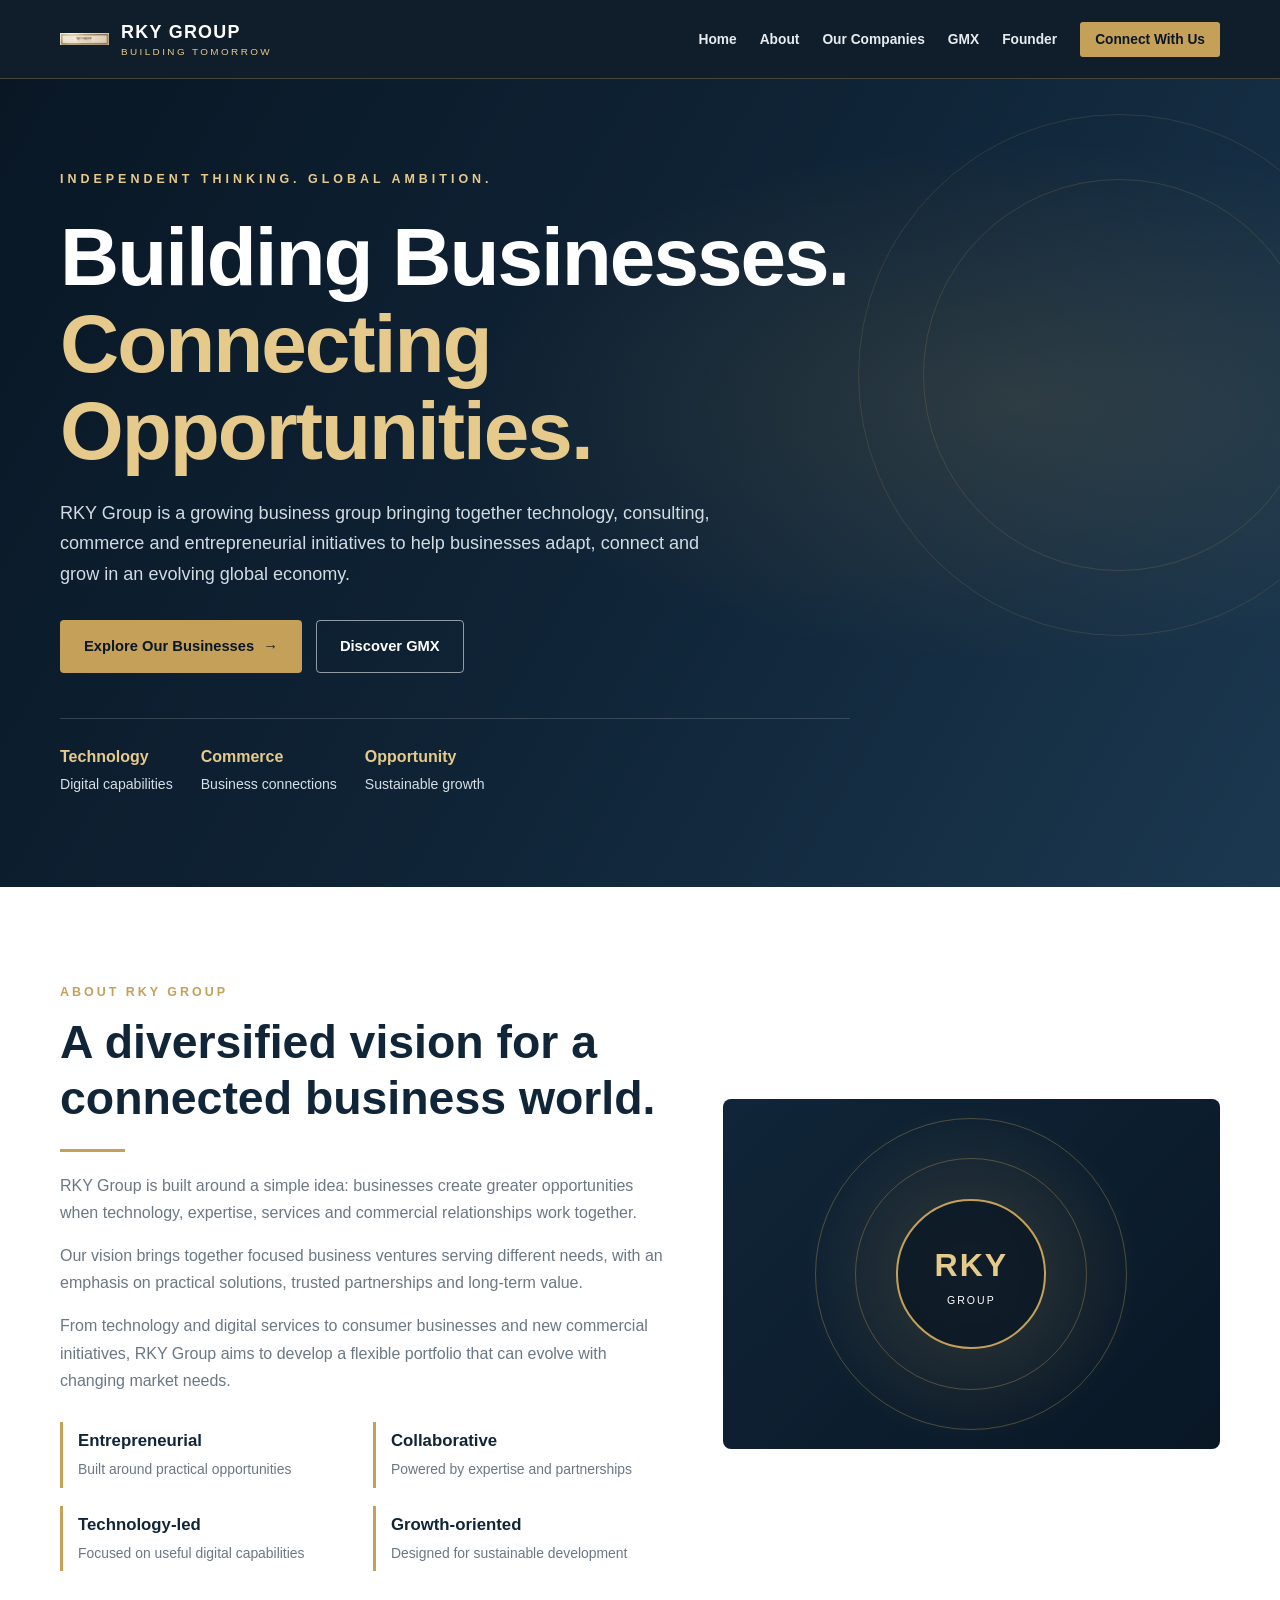
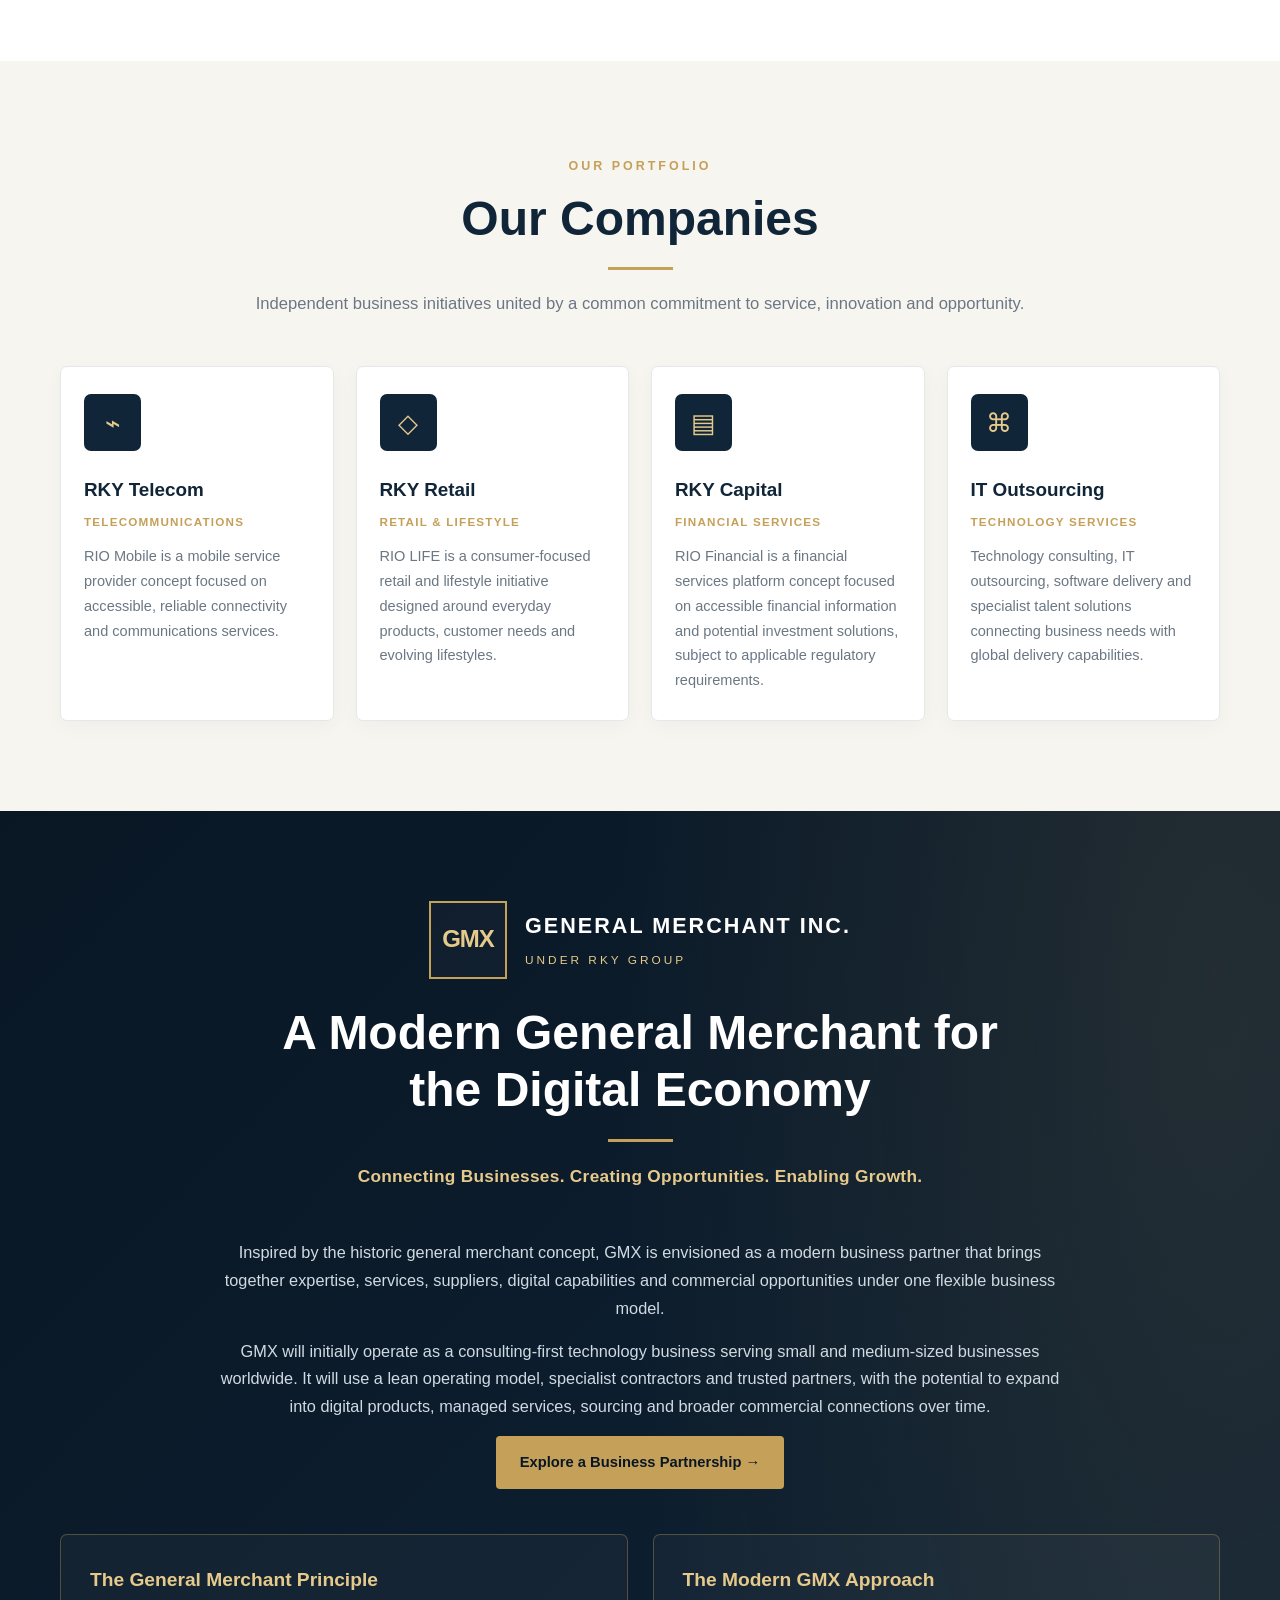
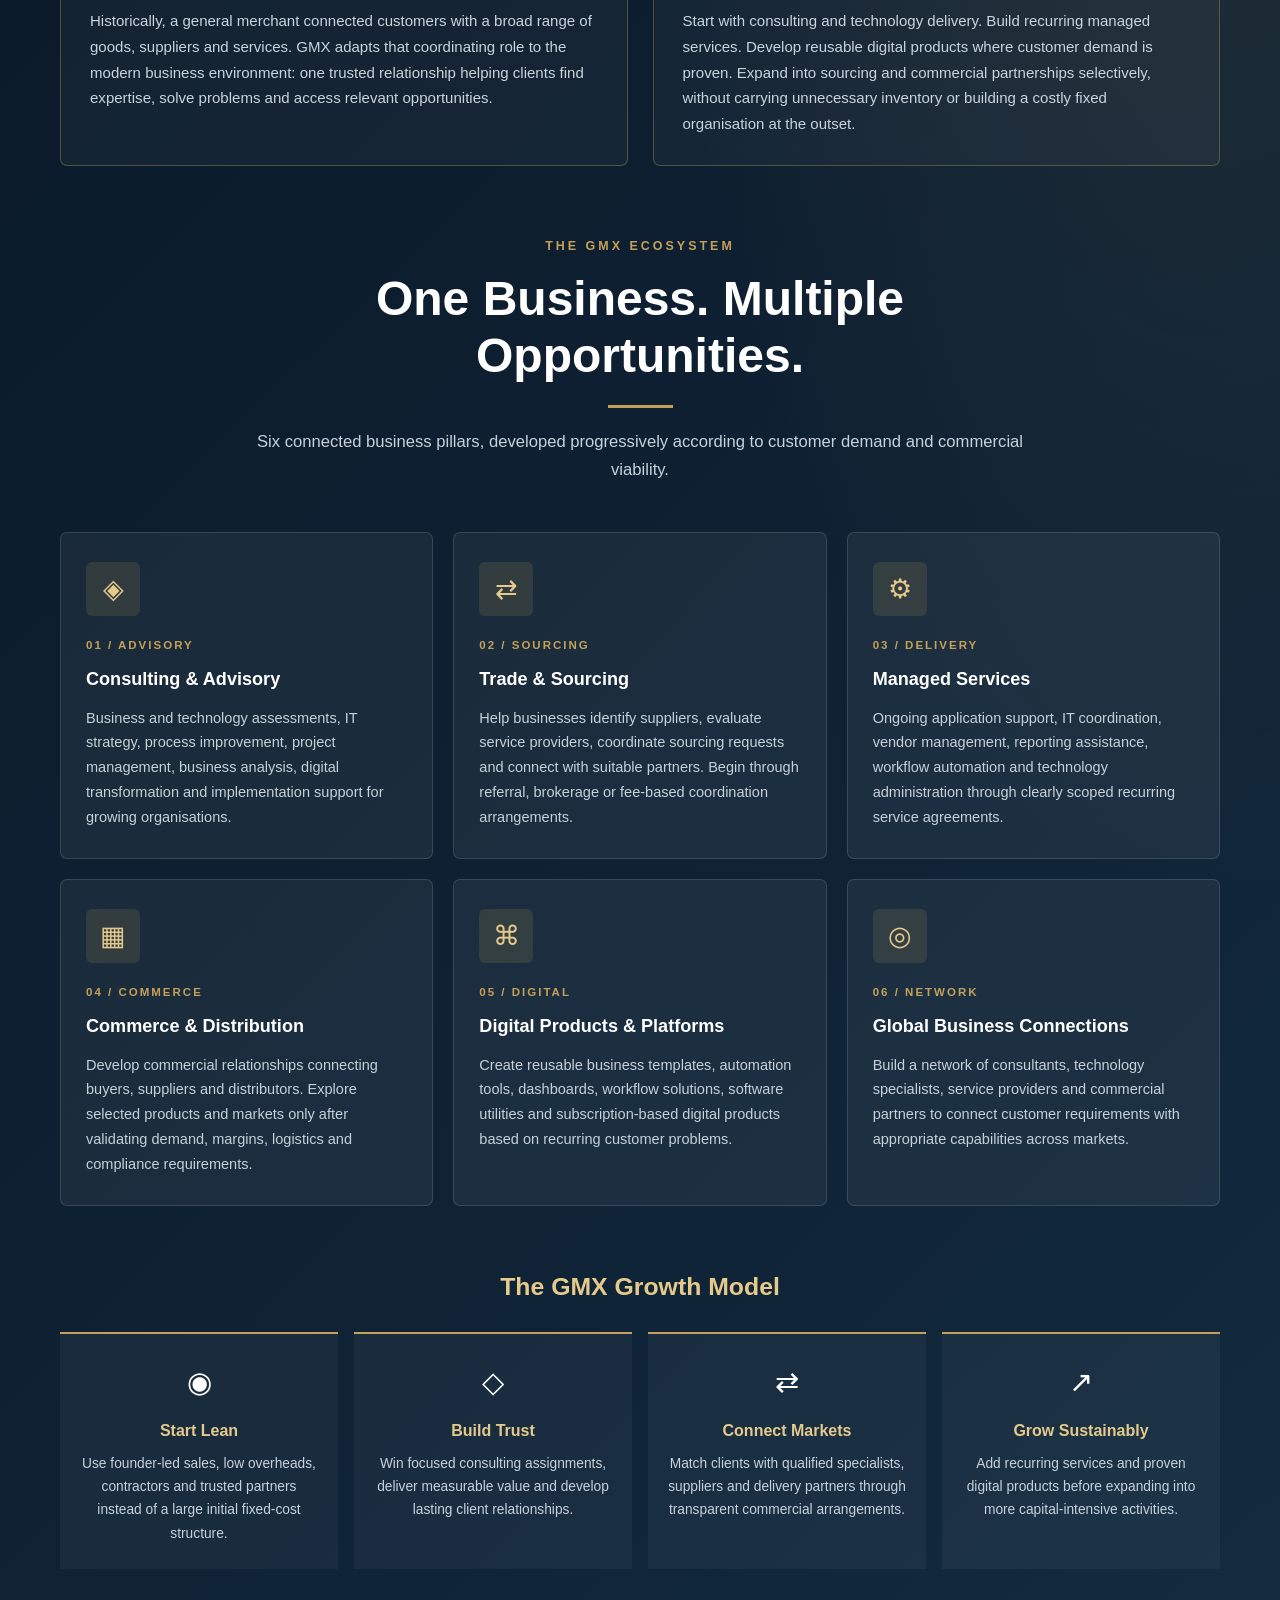
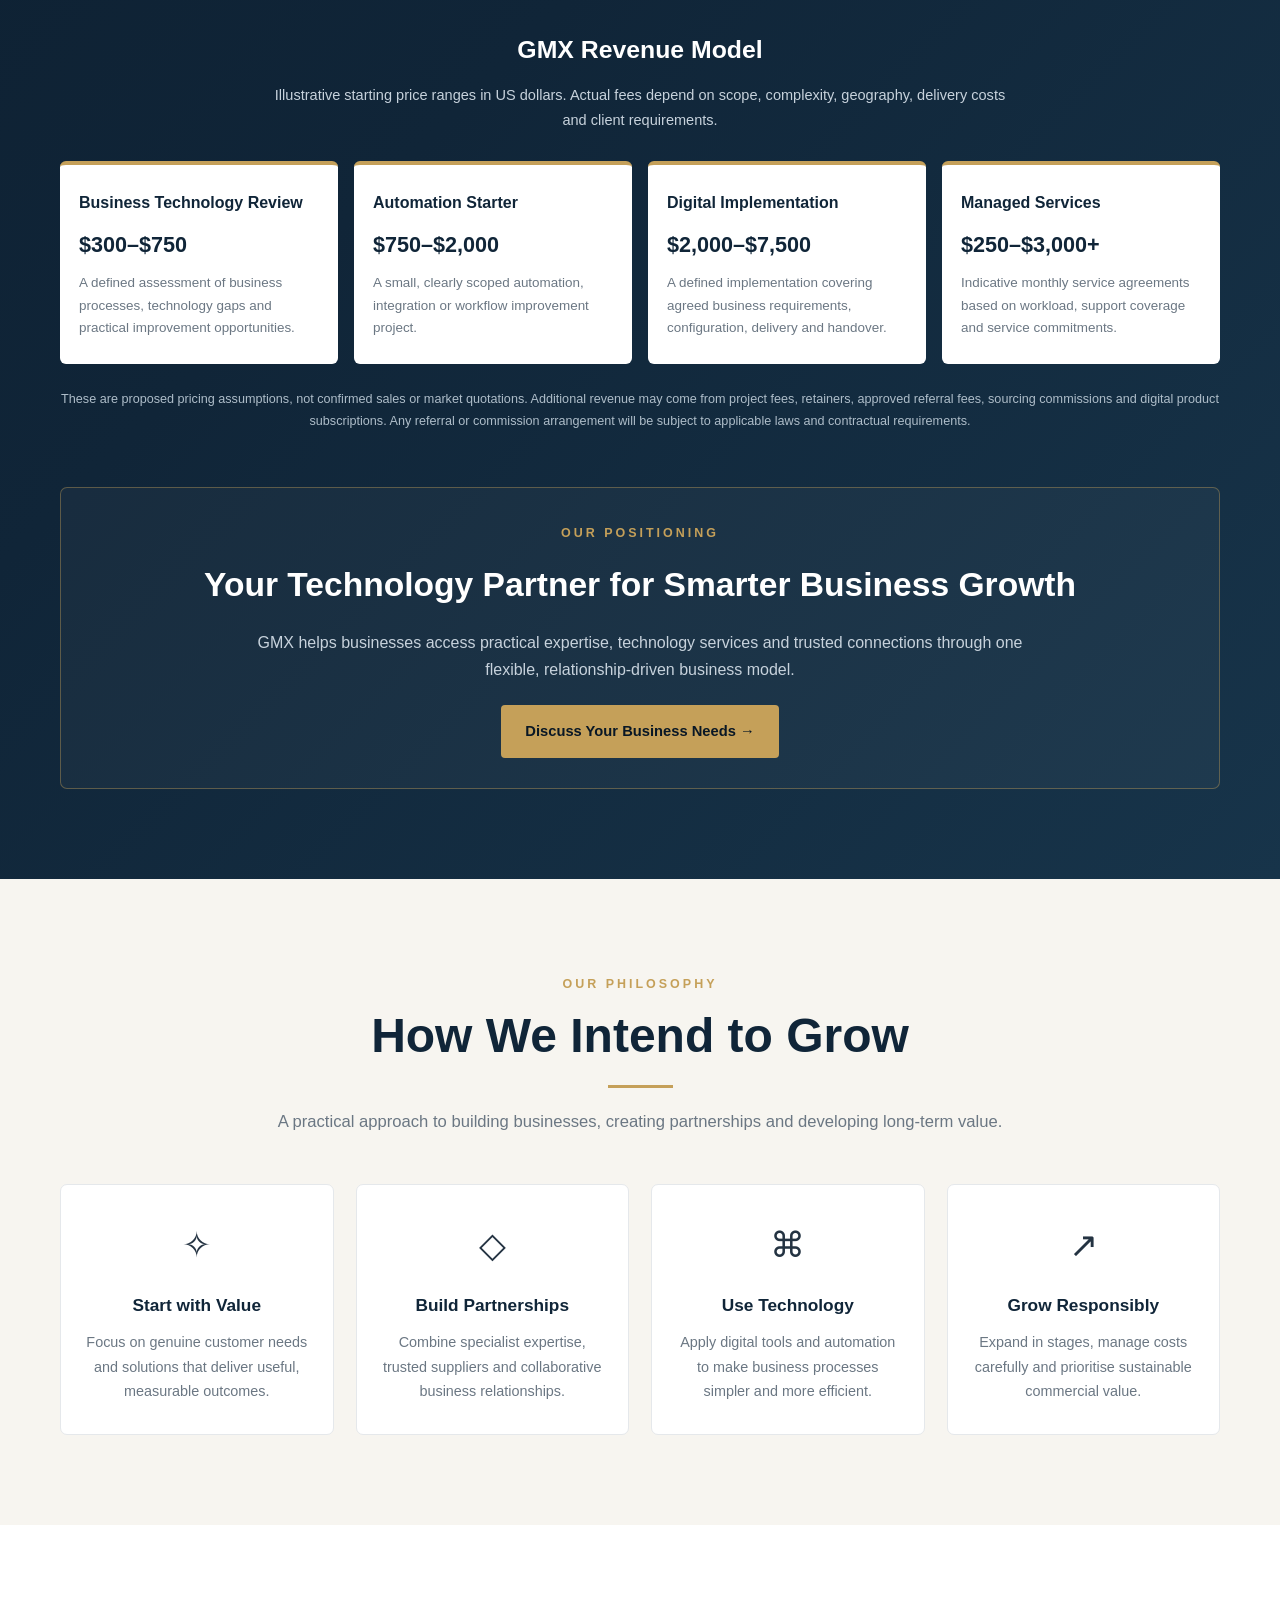
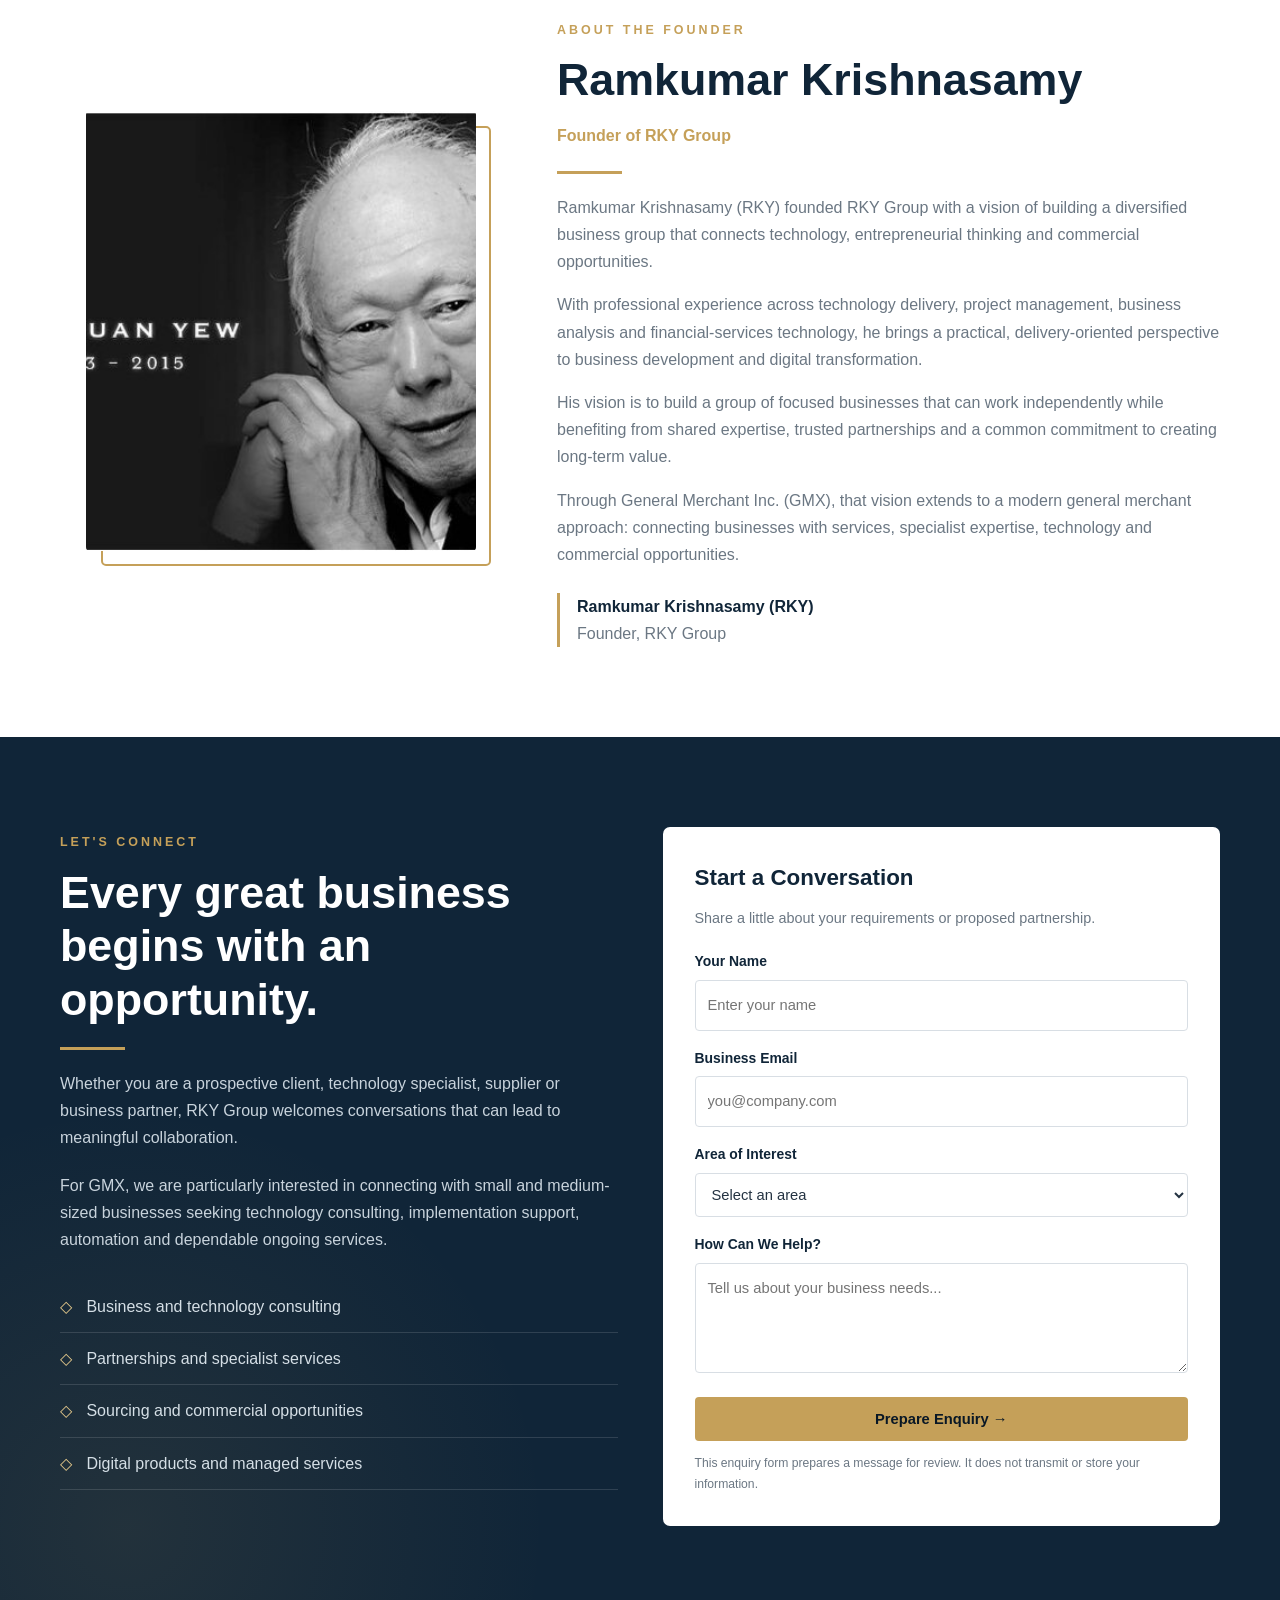
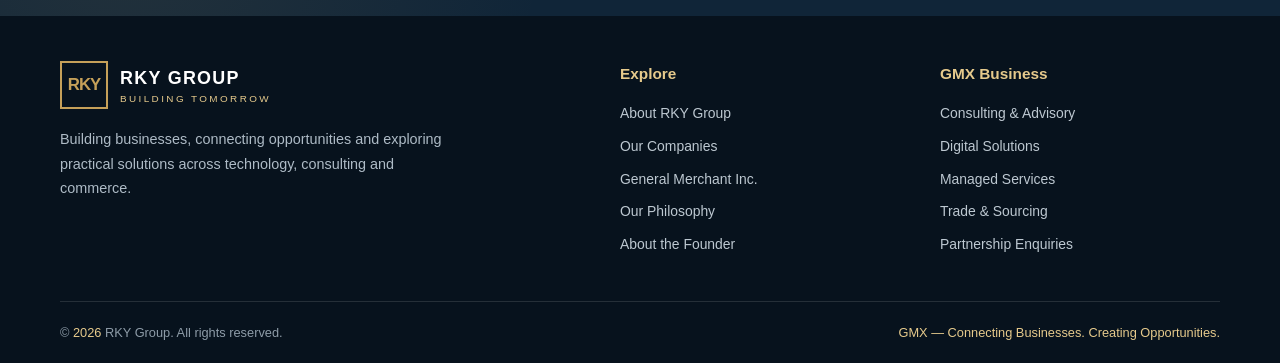
==== commit 02ba66f6: "nx cd gmx" ====
--- a/index.html
+++ b/index.html
@@ -2,1157 +2,2207 @@
 <!DOCTYPE html>
 <html lang="en">
 <head>
-  <meta charset="UTF-8">
-  <meta name="viewport" content="width=device-width, initial-scale=1.0">
-
-  <title>RKY Group | A Global Business Group</title>
-
-  <meta name="description" content="RKY Group brings together businesses across telecommunications, retail, financial services, IT consulting and commercial services through innovation, trusted partnerships and long-term growth.">
-
-  <meta name="theme-color" content="#1a2e40">
-
-  <style>
-    :root {
-      --navy: #1a2e40;
-      --navy-light: #243e55;
-      --gold: #c5a059;
-      --gold-light: #dfc58d;
-      --white: #ffffff;
-      --background: #f6f7f9;
-      --text: #263442;
-      --muted: #687582;
-      --border: #e1e5e9;
-      --shadow: 0 8px 28px rgba(26, 46, 64, 0.08);
-    }
-
-    * {
-      box-sizing: border-box;
-      margin: 0;
-      padding: 0;
-    }
-
-    html {
-      scroll-behavior: smooth;
-      scroll-padding-top: 90px;
-    }
-
-    body {
-      font-family: Arial, Helvetica, sans-serif;
-      color: var(--text);
-      background: var(--white);
-      line-height: 1.7;
-    }
-
-    a {
-      color: inherit;
-      text-decoration: none;
-    }
-
-    img {
-      display: block;
-      max-width: 100%;
-    }
-
-    .container {
-      width: min(1160px, 90%);
-      margin: 0 auto;
-    }
-
-    /* Navigation */
+<meta charset="UTF-8">
+<meta name="viewport" content="width=device-width, initial-scale=1.0">
+
+<title>RKY Group | General Merchant Inc. | Global Business & Technology</title>
+
+<meta name="description" content="RKY Group brings together technology, consulting, retail, financial services and global business opportunities. Discover General Merchant Inc. (GMX).">
+
+<style>
+/* =========================================================
+   RKY GROUP — CORPORATE DESIGN SYSTEM
+   ========================================================= */
+
+:root {
+    --navy: #102538;
+    --navy-dark: #091725;
+    --navy-light: #1d3b53;
+    --gold: #c5a059;
+    --gold-light: #e6ca8c;
+    --cream: #f7f5f0;
+    --white: #ffffff;
+    --text: #243342;
+    --muted: #6b7783;
+    --border: #e5e8eb;
+    --shadow: 0 15px 45px rgba(9, 23, 37, 0.09);
+}
+
+* {
+    margin: 0;
+    padding: 0;
+    box-sizing: border-box;
+}
+
+html {
+    scroll-behavior: smooth;
+    scroll-padding-top: 85px;
+}
+
+body {
+    font-family: "Segoe UI", Arial, Helvetica, sans-serif;
+    background: var(--white);
+    color: var(--text);
+    line-height: 1.7;
+}
+
+a {
+    color: inherit;
+    text-decoration: none;
+}
+
+img {
+    max-width: 100%;
+    display: block;
+}
+
+.container {
+    width: min(1160px, 91%);
+    margin: auto;
+}
+
+.section {
+    padding: 90px 0;
+}
+
+.section-light {
+    background: var(--cream);
+}
+
+.section-dark {
+    background: var(--navy-dark);
+    color: var(--white);
+}
+
+.section-heading {
+    text-align: center;
+    max-width: 790px;
+    margin: 0 auto 48px;
+}
+
+.eyebrow {
+    display: inline-block;
+    color: var(--gold);
+    font-weight: 800;
+    font-size: 0.78rem;
+    letter-spacing: 3px;
+    text-transform: uppercase;
+    margin-bottom: 12px;
+}
+
+.section-heading h2 {
+    color: var(--navy);
+    font-size: clamp(2rem, 4vw, 3rem);
+    line-height: 1.2;
+    margin-bottom: 17px;
+}
+
+.section-dark .section-heading h2 {
+    color: var(--white);
+}
+
+.section-heading p {
+    color: var(--muted);
+    font-size: 1.04rem;
+}
+
+.section-dark .section-heading p {
+    color: #c2ccd5;
+}
+
+.gold-line {
+    width: 65px;
+    height: 3px;
+    background: var(--gold);
+    margin: 20px auto;
+}
+
+.btn {
+    display: inline-flex;
+    align-items: center;
+    justify-content: center;
+    gap: 9px;
+    padding: 13px 23px;
+    border-radius: 4px;
+    font-weight: 700;
+    font-size: 0.92rem;
+    transition: 0.25s ease;
+    cursor: pointer;
+    border: 1px solid transparent;
+}
+
+.btn-gold {
+    background: var(--gold);
+    color: var(--navy-dark);
+}
+
+.btn-gold:hover {
+    background: var(--gold-light);
+    transform: translateY(-2px);
+}
+
+.btn-outline {
+    color: var(--white);
+    border-color: rgba(255,255,255,0.55);
+    background: transparent;
+}
+
+.btn-outline:hover {
+    border-color: var(--gold);
+    color: var(--gold-light);
+}
+
+.btn-navy {
+    background: var(--navy);
+    color: var(--white);
+}
+
+.btn-navy:hover {
+    background: var(--navy-light);
+    transform: translateY(-2px);
+}
+
+/* =========================================================
+   HEADER & NAVIGATION
+   ========================================================= */
+
+header {
+    background: rgba(9, 23, 37, 0.97);
+    position: sticky;
+    top: 0;
+    z-index: 1000;
+    border-bottom: 1px solid rgba(197,160,89,0.3);
+    backdrop-filter: blur(12px);
+}
+
+.navbar {
+    min-height: 78px;
+    display: flex;
+    align-items: center;
+    justify-content: space-between;
+    gap: 25px;
+}
+
+.brand {
+    display: flex;
+    align-items: center;
+    gap: 12px;
+    color: var(--white);
+    flex-shrink: 0;
+}
+
+.brand-logo {
+    width: 49px;
+    height: 49px;
+    object-fit: contain;
+    border-radius: 3px;
+}
+
+.brand-monogram {
+    width: 48px;
+    height: 48px;
+    display: grid;
+    place-items: center;
+    border: 2px solid var(--gold);
+    color: var(--gold);
+    font-weight: 900;
+    font-size: 1.05rem;
+    letter-spacing: -1px;
+}
+
+.brand-name {
+    font-weight: 800;
+    font-size: 1.12rem;
+    letter-spacing: 1.3px;
+}
+
+.brand-subtitle {
+    display: block;
+    color: var(--gold-light);
+    font-size: 0.62rem;
+    letter-spacing: 2.4px;
+    margin-top: -3px;
+}
+
+.nav-links {
+    display: flex;
+    align-items: center;
+    gap: 23px;
+    list-style: none;
+}
+
+.nav-links a {
+    color: #e6ebef;
+    font-size: 0.86rem;
+    font-weight: 600;
+    transition: color 0.2s;
+}
+
+.nav-links a:hover {
+    color: var(--gold-light);
+}
+
+.nav-links .nav-cta {
+    color: var(--navy-dark);
+    background: var(--gold);
+    padding: 10px 15px;
+    border-radius: 3px;
+}
+
+.menu-toggle {
+    display: none;
+    color: var(--white);
+    background: transparent;
+    border: 1px solid rgba(255,255,255,0.25);
+    border-radius: 4px;
+    padding: 8px 12px;
+    font-size: 1.3rem;
+    cursor: pointer;
+}
+
+/* =========================================================
+   HERO
+   ========================================================= */
+
+.hero {
+    min-height: 640px;
+    display: flex;
+    align-items: center;
+    position: relative;
+    overflow: hidden;
+    color: var(--white);
+    background:
+        radial-gradient(ellipse at 80% 40%, rgba(197,160,89,0.15), transparent 38%),
+        linear-gradient(120deg, #091725 0%, #102538 55%, #1b3850 100%);
+}
+
+.hero::before {
+    content: "";
+    position: absolute;
+    width: 520px;
+    height: 520px;
+    border: 1px solid rgba(197,160,89,0.16);
+    border-radius: 50%;
+    right: -100px;
+    top: 35px;
+}
+
+.hero::after {
+    content: "";
+    position: absolute;
+    width: 390px;
+    height: 390px;
+    border: 1px solid rgba(197,160,89,0.18);
+    border-radius: 50%;
+    right: -35px;
+    top: 100px;
+}
+
+.hero-content {
+    position: relative;
+    z-index: 2;
+    padding: 90px 0;
+    max-width: 790px;
+}
+
+.hero-label {
+    color: var(--gold-light);
+    letter-spacing: 4px;
+    font-size: 0.78rem;
+    font-weight: 800;
+    text-transform: uppercase;
+    margin-bottom: 24px;
+}
+
+.hero h1 {
+    font-size: clamp(2.8rem, 6.4vw, 5.2rem);
+    line-height: 1.06;
+    letter-spacing: -2px;
+    margin-bottom: 23px;
+}
+
+.hero h1 span {
+    color: var(--gold-light);
+}
+
+.hero p {
+    color: #d2dbe2;
+    max-width: 680px;
+    font-size: 1.13rem;
+    margin-bottom: 30px;
+}
+
+.hero-actions {
+    display: flex;
+    flex-wrap: wrap;
+    gap: 14px;
+}
+
+.hero-highlights {
+    display: flex;
+    flex-wrap: wrap;
+    gap: 28px;
+    margin-top: 45px;
+    padding-top: 24px;
+    border-top: 1px solid rgba(255,255,255,0.16);
+}
+
+.hero-highlights div {
+    color: #d6dfe6;
+    font-size: 0.88rem;
+}
+
+.hero-highlights strong {
+    display: block;
+    color: var(--gold-light);
+    font-size: 1rem;
+    margin-bottom: 3px;
+}
+
+/* =========================================================
+   GROUP INTRODUCTION
+   ========================================================= */
+
+.intro-grid {
+    display: grid;
+    grid-template-columns: 1.1fr 0.9fr;
+    gap: 55px;
+    align-items: center;
+}
+
+.intro-copy h2 {
+    color: var(--navy);
+    font-size: clamp(2rem, 4vw, 2.9rem);
+    line-height: 1.2;
+    margin-bottom: 22px;
+}
+
+.intro-copy p {
+    color: var(--muted);
+    margin-bottom: 16px;
+}
+
+.intro-visual {
+    min-height: 350px;
+    padding: 35px;
+    display: flex;
+    align-items: center;
+    justify-content: center;
+    background:
+        radial-gradient(circle at 50% 50%, rgba(197,160,89,0.2), transparent 55%),
+        linear-gradient(135deg, var(--navy), var(--navy-dark));
+    border-radius: 8px;
+    position: relative;
+    overflow: hidden;
+}
+
+.intro-visual::before,
+.intro-visual::after {
+    content: "";
+    position: absolute;
+    border: 1px solid rgba(197,160,89,0.35);
+    border-radius: 50%;
+}
+
+.intro-visual::before {
+    width: 310px;
+    height: 310px;
+}
+
+.intro-visual::after {
+    width: 230px;
+    height: 230px;
+}
+
+.visual-center {
+    width: 150px;
+    height: 150px;
+    border: 2px solid var(--gold);
+    border-radius: 50%;
+    display: flex;
+    flex-direction: column;
+    align-items: center;
+    justify-content: center;
+    color: var(--white);
+    position: relative;
+    z-index: 2;
+    background: rgba(9,23,37,0.8);
+    text-align: center;
+}
+
+.visual-center strong {
+    font-size: 2rem;
+    letter-spacing: 2px;
+    color: var(--gold-light);
+}
+
+.visual-center span {
+    font-size: 0.66rem;
+    letter-spacing: 2px;
+}
+
+.intro-stat {
+    display: grid;
+    grid-template-columns: 1fr 1fr;
+    gap: 18px;
+    margin-top: 28px;
+}
+
+.stat-box {
+    border-left: 3px solid var(--gold);
+    padding: 5px 0 5px 15px;
+}
+
+.stat-box strong {
+    display: block;
+    color: var(--navy);
+    font-size: 1.05rem;
+}
+
+.stat-box span {
+    font-size: 0.87rem;
+    color: var(--muted);
+}
+
+/* =========================================================
+   COMPANY PORTFOLIO
+   ========================================================= */
+
+.company-grid {
+    display: grid;
+    grid-template-columns: repeat(4, minmax(0, 1fr));
+    gap: 22px;
+}
+
+.company-card {
+    background: var(--white);
+    border: 1px solid var(--border);
+    border-radius: 7px;
+    padding: 27px 23px;
+    box-shadow: 0 5px 20px rgba(9,23,37,0.035);
+    transition: 0.3s ease;
+}
+
+.company-card:hover {
+    transform: translateY(-6px);
+    border-color: var(--gold);
+    box-shadow: var(--shadow);
+}
+
+.company-icon {
+    width: 57px;
+    height: 57px;
+    border-radius: 7px;
+    background: var(--navy);
+    color: var(--gold-light);
+    display: grid;
+    place-items: center;
+    font-size: 1.65rem;
+    margin-bottom: 23px;
+}
+
+.company-card h3 {
+    color: var(--navy);
+    font-size: 1.18rem;
+    margin-bottom: 5px;
+}
+
+.company-card .company-label {
+    color: var(--gold);
+    font-size: 0.73rem;
+    font-weight: 800;
+    letter-spacing: 1.2px;
+    text-transform: uppercase;
+    margin-bottom: 13px;
+}
+
+.company-card p {
+    color: var(--muted);
+    font-size: 0.91rem;
+}
+
+/* =========================================================
+   GENERAL MERCHANT INC. / GMX
+   ========================================================= */
+
+.gmx-section {
+    background:
+        radial-gradient(ellipse at 95% 5%, rgba(197,160,89,0.12), transparent 35%),
+        linear-gradient(135deg, #091725, #102538 65%, #17344a);
+    color: var(--white);
+    position: relative;
+    overflow: hidden;
+}
+
+.gmx-section .section-heading h2 {
+    color: var(--white);
+}
+
+.gmx-section .section-heading p {
+    color: #c7d2dc;
+}
+
+.gmx-brand {
+    display: inline-flex;
+    align-items: center;
+    gap: 18px;
+    margin-bottom: 25px;
+}
+
+.gmx-emblem {
+    width: 78px;
+    height: 78px;
+    border: 2px solid var(--gold);
+    display: grid;
+    place-items: center;
+    color: var(--gold-light);
+    font-weight: 900;
+    font-size: 1.5rem;
+    letter-spacing: -1px;
+    background: rgba(255,255,255,0.025);
+}
+
+.gmx-brand-text strong {
+    display: block;
+    font-size: 1.35rem;
+    letter-spacing: 2px;
+}
+
+.gmx-brand-text span {
+    color: var(--gold-light);
+    font-size: 0.74rem;
+    letter-spacing: 3px;
+}
+
+.gmx-tagline {
+    color: var(--gold-light) !important;
+    font-size: 1.08rem !important;
+    font-weight: 700;
+    letter-spacing: 0.3px;
+}
+
+.gmx-lead {
+    max-width: 850px;
+    margin: 0 auto 28px;
+    text-align: center;
+}
+
+.gmx-lead p {
+    color: #d0dae2;
+    font-size: 1.02rem;
+    margin-bottom: 15px;
+}
+
+.gmx-concept {
+    display: grid;
+    grid-template-columns: 1fr 1fr;
+    gap: 25px;
+    margin: 45px 0;
+}
+
+.concept-card {
+    padding: 29px;
+    border: 1px solid rgba(197,160,89,0.35);
+    border-radius: 7px;
+    background: rgba(255,255,255,0.035);
+}
+
+.concept-card h3 {
+    color: var(--gold-light);
+    margin-bottom: 12px;
+    font-size: 1.2rem;
+}
+
+.concept-card p {
+    color: #c9d4dd;
+    font-size: 0.94rem;
+}
+
+.gmx-services {
+    display: grid;
+    grid-template-columns: repeat(3, minmax(0, 1fr));
+    gap: 20px;
+    margin-top: 36px;
+}
+
+.gmx-card {
+    background: rgba(255,255,255,0.055);
+    border: 1px solid rgba(255,255,255,0.13);
+    border-radius: 7px;
+    padding: 29px 25px;
+    min-height: 235px;
+    transition: 0.3s ease;
+}
+
+.gmx-card:hover {
+    background: rgba(255,255,255,0.09);
+    border-color: var(--gold);
+    transform: translateY(-5px);
+}
+
+.gmx-card-icon {
+    width: 54px;
+    height: 54px;
+    display: grid;
+    place-items: center;
+    border-radius: 6px;
+    background: rgba(197,160,89,0.14);
+    color: var(--gold-light);
+    font-size: 1.7rem;
+    margin-bottom: 20px;
+}
+
+.gmx-card h3 {
+    font-size: 1.13rem;
+    margin-bottom: 11px;
+    color: var(--white);
+}
+
+.gmx-card p {
+    font-size: 0.91rem;
+    color: #c6d1da;
+}
+
+.gmx-card .card-number {
+    color: var(--gold);
+    font-size: 0.72rem;
+    font-weight: 800;
+    letter-spacing: 2px;
+    display: block;
+    margin-bottom: 8px;
+}
+
+.gmx-model-title {
+    text-align: center;
+    color: var(--gold-light);
+    font-size: 1.55rem;
+    margin: 60px 0 24px;
+}
+
+.model-grid {
+    display: grid;
+    grid-template-columns: repeat(4, minmax(0, 1fr));
+    gap: 16px;
+}
+
+.model-step {
+    padding: 24px 18px;
+    text-align: center;
+    border-top: 2px solid var(--gold);
+    background: rgba(255,255,255,0.045);
+}
+
+.model-step .step-icon {
+    font-size: 1.8rem;
+    margin-bottom: 10px;
+}
+
+.model-step h4 {
+    color: var(--gold-light);
+    margin-bottom: 7px;
+}
+
+.model-step p {
+    color: #c7d2dc;
+    font-size: 0.86rem;
+}
+
+.gmx-pricing {
+    margin-top: 60px;
+}
+
+.gmx-pricing h3 {
+    text-align: center;
+    font-size: 1.55rem;
+    margin-bottom: 12px;
+}
+
+.pricing-note {
+    text-align: center;
+    color: #c7d2dc;
+    max-width: 750px;
+    margin: 0 auto 28px;
+    font-size: 0.91rem;
+}
+
+.pricing-grid {
+    display: grid;
+    grid-template-columns: repeat(4, minmax(0, 1fr));
+    gap: 16px;
+}
+
+.price-card {
+    padding: 24px 19px;
+    background: var(--white);
+    color: var(--text);
+    border-radius: 6px;
+    border-top: 4px solid var(--gold);
+}
+
+.price-card h4 {
+    color: var(--navy);
+    font-size: 1rem;
+    margin-bottom: 11px;
+}
+
+.price-card .price {
+    color: var(--navy);
+    font-weight: 900;
+    font-size: 1.35rem;
+    margin-bottom: 8px;
+}
+
+.price-card p {
+    color: var(--muted);
+    font-size: 0.84rem;
+}
+
+.gmx-disclaimer {
+    text-align: center;
+    color: #aebdc9;
+    font-size: 0.79rem;
+    margin-top: 25px;
+}
+
+/* =========================================================
+   VISION & VALUES
+   ========================================================= */
+
+.values-grid {
+    display: grid;
+    grid-template-columns: repeat(4, minmax(0, 1fr));
+    gap: 22px;
+}
+
+.value-card {
+    text-align: center;
+    padding: 30px 22px;
+    border: 1px solid var(--border);
+    background: var(--white);
+    border-radius: 7px;
+}
+
+.value-icon {
+    font-size: 2.2rem;
+    margin-bottom: 16px;
+}
+
+.value-card h3 {
+    color: var(--navy);
+    margin-bottom: 10px;
+    font-size: 1.08rem;
+}
+
+.value-card p {
+    color: var(--muted);
+    font-size: 0.9rem;
+}
+
+/* =========================================================
+   FOUNDER
+   ========================================================= */
+
+.founder-grid {
+    display: grid;
+    grid-template-columns: 0.8fr 1.2fr;
+    gap: 55px;
+    align-items: center;
+}
+
+.founder-image-wrap {
+    position: relative;
+    max-width: 390px;
+    margin: auto;
+}
+
+.founder-image-wrap::before {
+    content: "";
+    position: absolute;
+    inset: 15px -15px -15px 15px;
+    border: 2px solid var(--gold);
+    border-radius: 5px;
+    z-index: 0;
+}
+
+.founder-image {
+    position: relative;
+    z-index: 1;
+    width: 100%;
+    height: 440px;
+    object-fit: cover;
+    object-position: center;
+    border-radius: 4px;
+    background: #e9e9e9;
+}
+
+.founder-placeholder {
+    display: none;
+    min-height: 380px;
+    background: linear-gradient(135deg, var(--navy), var(--navy-light));
+    color: var(--gold-light);
+    font-size: 4rem;
+    align-items: center;
+    justify-content: center;
+}
+
+.founder-copy h2 {
+    color: var(--navy);
+    font-size: clamp(2rem, 4vw, 2.8rem);
+    line-height: 1.2;
+    margin-bottom: 15px;
+}
+
+.founder-copy h3 {
+    color: var(--gold);
+    font-size: 1rem;
+    margin-bottom: 22px;
+    font-weight: 700;
+}
+
+.founder-copy p {
+    color: var(--muted);
+    margin-bottom: 16px;
+}
+
+.founder-signature {
+    border-left: 3px solid var(--gold);
+    padding-left: 17px;
+    margin-top: 25px;
+    color: var(--navy);
+    font-weight: 800;
+}
+
+/* =========================================================
+   CONTACT
+   ========================================================= */
+
+.contact-section {
+    background:
+        radial-gradient(circle at 10% 90%, rgba(197,160,89,0.1), transparent 30%),
+        var(--navy);
+    color: var(--white);
+}
+
+.contact-grid {
+    display: grid;
+    grid-template-columns: 1fr 1fr;
+    gap: 45px;
+    align-items: start;
+}
+
+.contact-copy h2 {
+    font-size: clamp(2rem, 4vw, 2.8rem);
+    line-height: 1.2;
+    margin-bottom: 20px;
+}
+
+.contact-copy p {
+    color: #c8d3dc;
+    margin-bottom: 20px;
+}
+
+.contact-points {
+    margin-top: 28px;
+}
+
+.contact-point {
+    padding: 12px 0;
+    border-bottom: 1px solid rgba(255,255,255,0.13);
+    color: #d5dfe6;
+}
+
+.contact-point span {
+    color: var(--gold-light);
+    margin-right: 10px;
+}
+
+.contact-panel {
+    padding: 32px;
+    background: var(--white);
+    color: var(--text);
+    border-radius: 7px;
+}
+
+.contact-panel h3 {
+    color: var(--navy);
+    font-size: 1.4rem;
+    margin-bottom: 8px;
+}
+
+.contact-panel > p {
+    color: var(--muted);
+    font-size: 0.9rem;
+    margin-bottom: 20px;
+}
+
+.form-group {
+    margin-bottom: 16px;
+}
+
+.form-group label {
+    display: block;
+    font-size: 0.87rem;
+    font-weight: 700;
+    color: var(--navy);
+    margin-bottom: 6px;
+}
+
+.form-group input,
+.form-group select,
+.form-group textarea {
+    width: 100%;
+    padding: 12px;
+    font: inherit;
+    font-size: 0.92rem;
+    border: 1px solid #d8dee4;
+    border-radius: 4px;
+    background: #fff;
+    color: var(--text);
+}
+
+.form-group textarea {
+    min-height: 110px;
+    resize: vertical;
+}
+
+.form-group input:focus,
+.form-group select:focus,
+.form-group textarea:focus {
+    outline: 2px solid rgba(197,160,89,0.4);
+    border-color: var(--gold);
+}
+
+.contact-panel .btn {
+    width: 100%;
+}
+
+.form-note {
+    color: var(--muted);
+    font-size: 0.76rem;
+    margin-top: 12px;
+}
+
+/* =========================================================
+   FOOTER
+   ========================================================= */
+
+footer {
+    background: #07121d;
+    color: #bdc8d1;
+    padding: 45px 0 20px;
+}
+
+.footer-main {
+    display: grid;
+    grid-template-columns: 1.3fr 0.7fr 0.7fr;
+    gap: 40px;
+    padding-bottom: 35px;
+}
+
+.footer-brand p {
+    max-width: 400px;
+    color: #aebbc6;
+    margin-top: 18px;
+    font-size: 0.9rem;
+}
+
+.footer-column h4 {
+    color: var(--gold-light);
+    font-size: 0.96rem;
+    margin-bottom: 15px;
+}
+
+.footer-column a {
+    display: block;
+    color: #bdc8d1;
+    font-size: 0.87rem;
+    margin-bottom: 9px;
+}
+
+.footer-column a:hover {
+    color: var(--gold-light);
+}
+
+.footer-bottom {
+    border-top: 1px solid rgba(255,255,255,0.12);
+    padding-top: 20px;
+    display: flex;
+    justify-content: space-between;
+    flex-wrap: wrap;
+    gap: 10px;
+    font-size: 0.8rem;
+    color: #8e9ca8;
+}
+
+.footer-bottom span {
+    color: var(--gold-light);
+}
+
+/* =========================================================
+   RESPONSIVE DESIGN
+   ========================================================= */
+
+@media (max-width: 1000px) {
+    .nav-links {
+        gap: 13px;
+    }
+
+    .nav-links a {
+        font-size: 0.8rem;
+    }
+
+    .company-grid {
+        grid-template-columns: repeat(2, minmax(0, 1fr));
+    }
+
+    .gmx-services {
+        grid-template-columns: repeat(2, minmax(0, 1fr));
+    }
+
+    .pricing-grid,
+    .model-grid,
+    .values-grid {
+        grid-template-columns: repeat(2, minmax(0, 1fr));
+    }
+}
+
+@media (max-width: 760px) {
+    .section {
+        padding: 65px 0;
+    }
 
     .navbar {
-      position: sticky;
-      top: 0;
-      z-index: 1000;
-      background: var(--navy);
-      border-bottom: 2px solid var(--gold);
-    }
-
-    .nav-inner {
-      min-height: 76px;
-      display: flex;
-      justify-content: space-between;
-      align-items: center;
-      gap: 24px;
-    }
-
-    .brand {
-      color: var(--white);
-      font-size: 24px;
-      font-weight: 800;
-      letter-spacing: 2px;
-      white-space: nowrap;
-    }
-
-    .brand span {
-      color: var(--gold);
+        min-height: 70px;
+    }
+
+    .menu-toggle {
+        display: block;
     }
 
     .nav-links {
-      display: flex;
-      align-items: center;
-      gap: 23px;
-      list-style: none;
-    }
-
-    .nav-links a {
-      color: var(--white);
-      font-size: 13px;
-      transition: color 0.2s ease;
-    }
-
-    .nav-links a:hover {
-      color: var(--gold-light);
-    }
-
-    .menu-toggle {
-      display: none;
-      color: var(--white);
-      background: transparent;
-      border: 1px solid var(--gold);
-      border-radius: 5px;
-      padding: 7px 11px;
-      font-size: 23px;
-      cursor: pointer;
-    }
-
-    /* Hero */
-
-    .hero {
-      background:
-        radial-gradient(
-          circle at 80% 20%,
-          rgba(197, 160, 89, 0.15),
-          transparent 35%
-        ),
-        linear-gradient(135deg, #142636, #243e55);
-      color: var(--white);
-      padding: 110px 0 105px;
-      text-align: center;
-    }
-
-    .eyebrow {
-      color: var(--gold);
-      font-size: 12px;
-      font-weight: 700;
-      letter-spacing: 3px;
-      text-transform: uppercase;
-      margin-bottom: 16px;
-    }
-
-    .hero h1 {
-      font-size: clamp(38px, 6vw, 66px);
-      line-height: 1.15;
-      margin-bottom: 22px;
-      letter-spacing: 1px;
-    }
-
-    .hero h1 span {
-      color: var(--gold-light);
-    }
-
-    .hero p {
-      max-width: 760px;
-      margin: 0 auto 30px;
-      color: #e2e8ee;
-      font-size: 18px;
-      line-height: 1.9;
-    }
-
-    .button {
-      display: inline-block;
-      padding: 13px 25px;
-      border-radius: 4px;
-      font-weight: 700;
-      font-size: 14px;
-      transition: 0.2s ease;
-    }
-
-    .button-gold {
-      background: var(--gold);
-      color: var(--navy);
-    }
-
-    .button-gold:hover {
-      background: var(--gold-light);
-      transform: translateY(-2px);
-    }
-
-    .button-outline {
-      border: 1px solid var(--gold);
-      color: var(--white);
-      margin-left: 10px;
-    }
-
-    .button-outline:hover {
-      background: rgba(197, 160, 89, 0.12);
-    }
-
-    /* General sections */
-
-    section {
-      padding: 82px 0;
-    }
-
-    .section-heading {
-      text-align: center;
-      max-width: 790px;
-      margin: 0 auto 44px;
-    }
-
-    .section-heading h2 {
-      color: var(--navy);
-      font-size: clamp(28px, 4vw, 39px);
-      line-height: 1.25;
-      margin-bottom: 15px;
-    }
-
-    .section-heading p {
-      color: var(--muted);
-      font-size: 16px;
-    }
-
-    .gold-line {
-      width: 65px;
-      height: 3px;
-      background: var(--gold);
-      margin: 19px auto;
-    }
-
-    /* About RKY Group */
-
-    .about-group {
-      background: var(--white);
-    }
-
-    .about-copy {
-      max-width: 900px;
-      margin: 0 auto;
-      text-align: center;
-      font-size: 17px;
-      line-height: 1.95;
-    }
-
-    /* Companies */
-
-    .companies {
-      background: var(--background);
-    }
-
-    .company-grid {
-      display: grid;
-      grid-template-columns: repeat(2, minmax(0, 1fr));
-      gap: 25px;
-    }
-
-    .company-card {
-      display: flex;
-      flex-direction: column;
-      align-items: flex-start;
-      background: var(--white);
-      border: 1px solid var(--border);
-      border-top: 4px solid var(--gold);
-      border-radius: 7px;
-      padding: 30px;
-      box-shadow: var(--shadow);
-      transition: transform 0.2s ease;
-    }
-
-    .company-card:hover {
-      transform: translateY(-4px);
-    }
-
-    .company-category {
-      color: #a17c37;
-      text-transform: uppercase;
-      font-size: 11px;
-      font-weight: 700;
-      letter-spacing: 1.5px;
-      margin-bottom: 10px;
-    }
-
-    .company-card h3 {
-      color: var(--navy);
-      font-size: 24px;
-      margin-bottom: 10px;
-    }
-
-    .company-card p {
-      color: var(--muted);
-      margin-bottom: 20px;
-      flex-grow: 1;
-    }
-
-    .company-link {
-      color: #916c2b;
-      font-size: 14px;
-      font-weight: 700;
-    }
-
-    .company-link:hover {
-      text-decoration: underline;
-    }
-
-    /* GMX */
-
-    .gmx-section {
-      background: #f4f5f7;
-    }
-
-    .gmx-intro {
-      max-width: 900px;
-      margin: 0 auto 40px;
-      text-align: center;
-    }
-
-    .gmx-intro h3 {
-      color: #9c7838;
-      font-size: clamp(22px, 3vw, 29px);
-      margin-bottom: 18px;
-    }
-
-    .gmx-intro p {
-      font-size: 16px;
-      line-height: 1.95;
-      margin-bottom: 15px;
-    }
-
-    .gmx-principle {
-      background: var(--navy);
-      color: var(--white);
-      padding: 30px;
-      border-radius: 7px;
-      text-align: center;
-      margin-bottom: 40px;
-    }
-
-    .gmx-principle h3 {
-      color: var(--gold-light);
-      font-size: 23px;
-      margin-bottom: 12px;
-    }
-
-    .gmx-principle p {
-      max-width: 800px;
-      margin: 0 auto;
-      color: #e2e8ee;
-    }
-
-    .gmx-grid {
-      display: grid;
-      grid-template-columns: repeat(3, minmax(0, 1fr));
-      gap: 22px;
-    }
-
-    .gmx-card {
-      background: var(--white);
-      padding: 27px;
-      border: 1px solid var(--border);
-      border-top: 3px solid var(--gold);
-      border-radius: 6px;
-      box-shadow: 0 4px 16px rgba(26, 46, 64, 0.04);
-    }
-
-    .gmx-number {
-      display: inline-block;
-      color: #ad8741;
-      font-size: 12px;
-      font-weight: 800;
-      letter-spacing: 2px;
-      margin-bottom: 12px;
-    }
-
-    .gmx-card h4 {
-      color: var(--navy);
-      font-size: 19px;
-      line-height: 1.4;
-      margin-bottom: 12px;
-    }
-
-    .gmx-card p {
-      color: var(--muted);
-      font-size: 14px;
-      line-height: 1.85;
-    }
-
-    .gmx-approach {
-      background: var(--navy);
-      color: var(--white);
-      margin-top: 40px;
-      padding: 36px;
-      border-radius: 7px;
-      text-align: center;
-    }
-
-    .gmx-approach h3 {
-      color: var(--gold-light);
-      font-size: 25px;
-      margin-bottom: 15px;
-    }
-
-    .gmx-approach p {
-      max-width: 850px;
-      margin: 0 auto;
-      color: #e2e8ee;
-    }
-
-    .gmx-pillars {
-      display: flex;
-      flex-wrap: wrap;
-      justify-content: center;
-      gap: 12px;
-      margin-top: 25px;
-    }
-
-    .gmx-pillars span {
-      border: 1px solid var(--gold);
-      color: var(--gold-light);
-      padding: 8px 16px;
-      border-radius: 30px;
-      font-size: 12px;
-      font-weight: 700;
-    }
-
-    .gmx-tagline {
-      text-align: center;
-      color: var(--navy);
-      font-size: 19px;
-      font-weight: 700;
-      margin-top: 32px;
-    }
-
-    /* About the founder */
-
-    .founder-section {
-      background: var(--white);
-    }
-
-    .founder-layout {
-      display: grid;
-      grid-template-columns: 0.85fr 1.5fr;
-      gap: 48px;
-      align-items: center;
-    }
-
-    .founder-visual {
-      min-height: 340px;
-      border-radius: 8px;
-      background:
-        linear-gradient(
-          145deg,
-          rgba(26, 46, 64, 0.93),
-          rgba(26, 46, 64, 0.77)
-        ),
-        url("founder.jpg") center / cover no-repeat;
-      display: flex;
-      align-items: center;
-      justify-content: center;
-      padding: 30px;
-      text-align: center;
-    }
-
-    .founder-visual p {
-      color: var(--gold-light);
-      font-size: 23px;
-      font-weight: 700;
-      line-height: 1.6;
-    }
-
-    .founder-copy .eyebrow {
-      margin-bottom: 10px;
-    }
-
-    .founder-copy h2 {
-      color: var(--navy);
-      font-size: 34px;
-      line-height: 1.25;
-      margin-bottom: 20px;
-    }
-
-    .founder-copy p {
-      color: var(--muted);
-      margin-bottom: 16px;
-    }
-
-    .founder-copy strong {
-      color: var(--navy);
-    }
-
-    /* Vision */
-
-    .vision-section {
-      background: #f2f4f6;
-    }
-
-    .vision-grid {
-      display: grid;
-      grid-template-columns: repeat(3, minmax(0, 1fr));
-      gap: 22px;
-    }
-
-    .vision-card {
-      text-align: center;
-      padding: 28px 23px;
-      background: var(--white);
-      border: 1px solid var(--border);
-      border-radius: 7px;
-    }
-
-    .vision-card h3 {
-      color: var(--navy);
-      font-size: 20px;
-      margin-bottom: 12px;
-    }
-
-    .vision-card p {
-      color: var(--muted);
-      font-size: 14px;
-    }
-
-    /* Contact */
-
-    .contact-section {
-      background: var(--navy);
-      color: var(--white);
-      text-align: center;
-    }
-
-    .contact-section h2 {
-      font-size: clamp(28px, 4vw, 38px);
-      margin-bottom: 16px;
-    }
-
-    .contact-section .section-heading h2 {
-      color: var(--white);
-    }
-
-    .contact-section .section-heading p {
-      color: #d7e0e8;
-    }
-
-    .contact-section .button {
-      margin-top: 15px;
-    }
-
-    /* Footer */
-
-    .footer {
-      background: #122331;
-      color: #d0d9e1;
-      padding: 28px 0;
-      text-align: center;
-      font-size: 13px;
-    }
-
-    .footer strong {
-      color: var(--gold-light);
-    }
-
-    .footer p + p {
-      margin-top: 6px;
-    }
-
-    /* Responsive layout */
-
-    @media (max-width: 900px) {
-      .nav-links {
-        gap: 14px;
-      }
-
-      .nav-links a {
-        font-size: 12px;
-      }
-
-      .gmx-grid {
-        grid-template-columns: repeat(2, minmax(0, 1fr));
-      }
-
-      .founder-layout {
-        gap: 30px;
-      }
-    }
-
-    @media (max-width: 700px) {
-      .nav-inner {
-        min-height: 68px;
-        flex-wrap: wrap;
-      }
-
-      .brand {
-        font-size: 22px;
-      }
-
-      .menu-toggle {
-        display: block;
-      }
-
-      .nav-links {
         display: none;
+        position: absolute;
+        left: 0;
+        right: 0;
+        top: 70px;
+        padding: 18px 5% 24px;
+        background: var(--navy-dark);
+        border-top: 1px solid rgba(197,160,89,0.3);
         flex-direction: column;
         align-items: stretch;
         gap: 0;
-        width: 100%;
-        padding-bottom: 12px;
-      }
-
-      .nav-links.open {
+    }
+
+    .nav-links.open {
         display: flex;
-      }
-
-      .nav-links a {
+    }
+
+    .nav-links li a {
         display: block;
-        padding: 11px 3px;
-        font-size: 14px;
-      }
-
-      .hero {
-        padding: 76px 0;
-      }
-
-      .hero p {
-        font-size: 16px;
-      }
-
-      .button-outline {
-        margin: 12px 0 0;
-      }
-
-      section {
-        padding: 60px 0;
-      }
-
-      .company-grid,
-      .gmx-grid,
-      .vision-grid,
-      .founder-layout {
+        padding: 12px 0;
+        font-size: 0.95rem;
+    }
+
+    .nav-links .nav-cta {
+        text-align: center;
+        margin-top: 8px;
+    }
+
+    .hero {
+        min-height: 560px;
+    }
+
+    .hero-content {
+        padding: 75px 0;
+    }
+
+    .hero h1 {
+        letter-spacing: -1px;
+    }
+
+    .hero-highlights {
+        gap: 18px;
+    }
+
+    .intro-grid,
+    .founder-grid,
+    .contact-grid {
         grid-template-columns: 1fr;
-      }
-
-      .founder-visual {
-        min-height: 260px;
-      }
-
-      .founder-copy h2 {
-        font-size: 29px;
-      }
-
-      .gmx-approach {
-        padding: 27px 20px;
-      }
-    }
-
-    @media (prefers-reduced-motion: reduce) {
-      html {
+        gap: 38px;
+    }
+
+    .intro-visual {
+        min-height: 300px;
+    }
+
+    .gmx-concept {
+        grid-template-columns: 1fr;
+    }
+
+    .founder-image-wrap {
+        max-width: 320px;
+        width: 88%;
+    }
+
+    .founder-image {
+        height: 380px;
+    }
+
+    .footer-main {
+        grid-template-columns: 1fr 1fr;
+    }
+
+    .footer-brand {
+        grid-column: 1 / -1;
+    }
+}
+
+@media (max-width: 480px) {
+    .brand-name {
+        font-size: 0.96rem;
+    }
+
+    .brand-subtitle {
+        font-size: 0.54rem;
+        letter-spacing: 1.8px;
+    }
+
+    .brand-logo,
+    .brand-monogram {
+        width: 42px;
+        height: 42px;
+    }
+
+    .hero h1 {
+        font-size: 2.65rem;
+    }
+
+    .hero p {
+        font-size: 1rem;
+    }
+
+    .hero-actions {
+        flex-direction: column;
+        align-items: stretch;
+    }
+
+    .hero-highlights {
+        display: grid;
+        grid-template-columns: 1fr 1fr;
+    }
+
+    .company-grid,
+    .gmx-services,
+    .pricing-grid,
+    .model-grid,
+    .values-grid,
+    .intro-stat {
+        grid-template-columns: 1fr;
+    }
+
+    .company-card,
+    .gmx-card {
+        padding: 24px;
+    }
+
+    .contact-panel {
+        padding: 23px;
+    }
+
+    .footer-main {
+        grid-template-columns: 1fr;
+        gap: 28px;
+    }
+
+    .footer-brand {
+        grid-column: auto;
+    }
+
+    .footer-bottom {
+        flex-direction: column;
+    }
+}
+
+@media (prefers-reduced-motion: reduce) {
+    html {
         scroll-behavior: auto;
-      }
-
-      *,
-      *::before,
-      *::after {
-        transition: none !important;
-      }
-    }
-  </style>
+    }
+
+    *,
+    *::before,
+    *::after {
+        transition-duration: 0.01ms !important;
+    }
+}
+</style>
 </head>
 
 <body>
 
-  <!-- Navigation -->
-  <header class="navbar">
-    <div class="container nav-inner">
-
-      <a href="#home" class="brand" aria-label="RKY Group home">
-        RKY<span>GROUP</span>
-      </a>
-
-      <button
-        class="menu-toggle"
-        id="menuToggle"
-        aria-label="Open navigation menu"
-        aria-expanded="false"
-        aria-controls="navLinks"
-        type="button">
-        &#9776;
-      </button>
-
-      <nav aria-label="Main navigation">
-        <ul class="nav-links" id="navLinks">
-          <li><a href="#home">Home</a></li>
-          <li><a href="#about">About Us</a></li>
-          <li><a href="#companies">Our Companies</a></li>
-          <li><a href="#gmx">GMX Business Model</a></li>
-          <li><a href="#founder">Founder</a></li>
-          <li><a href="#contact">Contact</a></li>
-        </ul>
-      </nav>
+<!-- =======================================================
+     HEADER
+     ======================================================= -->
+
+<header>
+    <div class="container navbar">
+
+        <a href="#home" class="brand" aria-label="RKY Group homepage">
+            <img
+                src="RKYGROUPLogo.jpg"
+                alt="RKY Group Logo"
+                class="brand-logo"
+                onerror="this.style.display='none';this.nextElementSibling.style.display='grid';"
+            >
+            <span class="brand-monogram" style="display:none;">RKY</span>
+
+            <span>
+                <span class="brand-name">RKY GROUP</span>
+                <span class="brand-subtitle">BUILDING TOMORROW</span>
+            </span>
+        </a>
+
+        <button
+            class="menu-toggle"
+            id="menuToggle"
+            aria-label="Open navigation menu"
+            aria-expanded="false"
+            aria-controls="navLinks"
+        >☰</button>
+
+        <nav aria-label="Main navigation">
+            <ul class="nav-links" id="navLinks">
+                <li><a href="#home">Home</a></li>
+                <li><a href="#about">About</a></li>
+                <li><a href="#companies">Our Companies</a></li>
+                <li><a href="#gmx">GMX</a></li>
+                <li><a href="#founder">Founder</a></li>
+                <li><a href="#contact" class="nav-cta">Connect With Us</a></li>
+            </ul>
+        </nav>
 
     </div>
-  </header>
-
-  <main>
-
-    <!-- Hero -->
-    <section class="hero" id="home">
-      <div class="container">
-
-        <p class="eyebrow">A RKY Group Enterprise</p>
-
-        <h1>
-          Building Businesses.<br>
-          <span>Connecting Opportunities.</span>
-        </h1>
-
-        <p>
-          RKY Group is a growing business group with a vision to connect
-          industries, enable innovation and build sustainable commercial
-          opportunities through technology, trusted partnerships and
-          entrepreneurial thinking.
-        </p>
-
-        <a href="#companies" class="button button-gold">
-          Explore Our Businesses
-        </a>
-
-        <a href="#gmx" class="button button-outline">
-          Discover GMX
-        </a>
-
-      </div>
-    </section>
-
-    <!-- About RKY Group -->
-    <section class="about-group" id="about">
-      <div class="container">
+</header>
+
+<main>
+
+<!-- =======================================================
+     HERO
+     ======================================================= -->
+
+<section class="hero" id="home">
+    <div class="container">
+        <div class="hero-content">
+
+            <div class="hero-label">
+                Independent Thinking. Global Ambition.
+            </div>
+
+            <h1>
+                Building Businesses.<br>
+                <span>Connecting Opportunities.</span>
+            </h1>
+
+            <p>
+                RKY Group is a growing business group bringing together
+                technology, consulting, commerce and entrepreneurial
+                initiatives to help businesses adapt, connect and grow
+                in an evolving global economy.
+            </p>
+
+            <div class="hero-actions">
+                <a href="#companies" class="btn btn-gold">
+                    Explore Our Businesses <span>→</span>
+                </a>
+
+                <a href="#gmx" class="btn btn-outline">
+                    Discover GMX
+                </a>
+            </div>
+
+            <div class="hero-highlights">
+                <div>
+                    <strong>Technology</strong>
+                    Digital capabilities
+                </div>
+
+                <div>
+                    <strong>Commerce</strong>
+                    Business connections
+                </div>
+
+                <div>
+                    <strong>Opportunity</strong>
+                    Sustainable growth
+                </div>
+            </div>
+
+        </div>
+    </div>
+</section>
+
+<!-- =======================================================
+     ABOUT RKY GROUP
+     ======================================================= -->
+
+<section class="section" id="about">
+    <div class="container intro-grid">
+
+        <div class="intro-copy">
+            <span class="eyebrow">About RKY Group</span>
+
+            <h2>
+                A diversified vision for a connected business world.
+            </h2>
+
+            <div class="gold-line" style="margin-left:0;"></div>
+
+            <p>
+                RKY Group is built around a simple idea: businesses
+                create greater opportunities when technology, expertise,
+                services and commercial relationships work together.
+            </p>
+
+            <p>
+                Our vision brings together focused business ventures
+                serving different needs, with an emphasis on practical
+                solutions, trusted partnerships and long-term value.
+            </p>
+
+            <p>
+                From technology and digital services to consumer
+                businesses and new commercial initiatives, RKY Group
+                aims to develop a flexible portfolio that can evolve
+                with changing market needs.
+            </p>
+
+            <div class="intro-stat">
+                <div class="stat-box">
+                    <strong>Entrepreneurial</strong>
+                    <span>Built around practical opportunities</span>
+                </div>
+
+                <div class="stat-box">
+                    <strong>Collaborative</strong>
+                    <span>Powered by expertise and partnerships</span>
+                </div>
+
+                <div class="stat-box">
+                    <strong>Technology-led</strong>
+                    <span>Focused on useful digital capabilities</span>
+                </div>
+
+                <div class="stat-box">
+                    <strong>Growth-oriented</strong>
+                    <span>Designed for sustainable development</span>
+                </div>
+            </div>
+        </div>
+
+        <div class="intro-visual" aria-label="RKY Group business ecosystem illustration">
+            <div class="visual-center">
+                <strong>RKY</strong>
+                <span>GROUP</span>
+            </div>
+        </div>
+
+    </div>
+</section>
+
+<!-- =======================================================
+     OUR COMPANIES
+     ======================================================= -->
+
+<section class="section section-light" id="companies">
+    <div class="container">
 
         <div class="section-heading">
-          <p class="eyebrow">Who We Are</p>
-          <h2>About RKY Group</h2>
-          <div class="gold-line"></div>
-          <p>
-            A growing group built around enterprise, innovation,
-            collaboration and long-term value creation.
-          </p>
+            <span class="eyebrow">Our Portfolio</span>
+            <h2>Our Companies</h2>
+            <div class="gold-line"></div>
+            <p>
+                Independent business initiatives united by a common
+                commitment to service, innovation and opportunity.
+            </p>
         </div>
 
-        <div class="about-copy">
-          <p>
-            RKY Group brings together a vision for building businesses
-            across technology, telecommunications, retail, financial
-            services and commercial solutions. Our approach is grounded
-            in practical problem-solving, responsible growth and
-            partnerships that create value for customers and businesses.
-          </p>
-
-          <p style="margin-top: 18px;">
-            We aim to build a connected portfolio of businesses that
-            can serve changing market needs, develop new capabilities
-            and pursue opportunities across geographies. Through our
-            ventures, we seek to combine entrepreneurial agility with
-            a long-term commitment to trust, quality and sustainable growth.
-          </p>
+        <div class="company-grid">
+
+            <article class="company-card">
+                <div class="company-icon" aria-hidden="true">⌁</div>
+                <h3>RKY Telecom</h3>
+                <div class="company-label">Telecommunications</div>
+                <p>
+                    RIO Mobile is a mobile service provider concept
+                    focused on accessible, reliable connectivity
+                    and communications services.
+                </p>
+            </article>
+
+            <article class="company-card">
+                <div class="company-icon" aria-hidden="true">◇</div>
+                <h3>RKY Retail</h3>
+                <div class="company-label">Retail &amp; Lifestyle</div>
+                <p>
+                    RIO LIFE is a consumer-focused retail and lifestyle
+                    initiative designed around everyday products,
+                    customer needs and evolving lifestyles.
+                </p>
+            </article>
+
+            <article class="company-card">
+                <div class="company-icon" aria-hidden="true">▤</div>
+                <h3>RKY Capital</h3>
+                <div class="company-label">Financial Services</div>
+                <p>
+                    RIO Financial is a financial services platform
+                    concept focused on accessible financial information
+                    and potential investment solutions, subject to
+                    applicable regulatory requirements.
+                </p>
+            </article>
+
+            <article class="company-card">
+                <div class="company-icon" aria-hidden="true">⌘</div>
+                <h3>IT Outsourcing</h3>
+                <div class="company-label">Technology Services</div>
+                <p>
+                    Technology consulting, IT outsourcing, software
+                    delivery and specialist talent solutions connecting
+                    business needs with global delivery capabilities.
+                </p>
+            </article>
+
         </div>
-
-      </div>
-    </section>
-
-    <!-- Our Companies -->
-    <section class="companies" id="companies">
-      <div class="container">
+    </div>
+</section>
+
+<!-- =======================================================
+     GENERAL MERCHANT INC. — GMX
+     ======================================================= -->
+
+<section class="section gmx-section" id="gmx">
+    <div class="container">
 
         <div class="section-heading">
-          <p class="eyebrow">Our Business Portfolio</p>
-          <h2>Our Companies</h2>
-          <div class="gold-line"></div>
-          <p>
-            Our portfolio brings together business concepts spanning
-            digital connectivity, lifestyle, financial services,
-            technology and commercial solutions.
-          </p>
+
+            <div class="gmx-brand">
+                <div class="gmx-emblem">GMX</div>
+
+                <div class="gmx-brand-text" style="text-align:left;">
+                    <strong>GENERAL MERCHANT INC.</strong>
+                    <span>UNDER RKY GROUP</span>
+                </div>
+            </div>
+
+            <h2>
+                A Modern General Merchant for the Digital Economy
+            </h2>
+
+            <div class="gold-line"></div>
+
+            <p class="gmx-tagline">
+                Connecting Businesses. Creating Opportunities. Enabling Growth.
+            </p>
         </div>
 
-        <div class="company-grid">
-
-          <article class="company-card">
-            <p class="company-category">Telecommunications</p>
-            <h3>RKY Telecom</h3>
+        <div class="gmx-lead">
             <p>
-              <strong>RIO Mobile</strong> — a mobile service provider
-              concept focused on accessible, reliable connectivity
-              and communications services.
+                Inspired by the historic general merchant concept,
+                GMX is envisioned as a modern business partner that
+                brings together expertise, services, suppliers,
+                digital capabilities and commercial opportunities
+                under one flexible business model.
             </p>
-            <a class="company-link"
-               href="#contact">
-              Business enquiries &rarr;
+
+            <p>
+                GMX will initially operate as a consulting-first
+                technology business serving small and medium-sized
+                businesses worldwide. It will use a lean operating
+                model, specialist contractors and trusted partners,
+                with the potential to expand into digital products,
+                managed services, sourcing and broader commercial
+                connections over time.
+            </p>
+
+            <a href="#contact" class="btn btn-gold">
+                Explore a Business Partnership →
             </a>
-          </article>
-
-          <article class="company-card">
-            <p class="company-category">Retail &amp; Lifestyle</p>
-            <h3>RKY Retail</h3>
+        </div>
+
+        <!-- GMX BUSINESS CONCEPT -->
+
+        <div class="gmx-concept">
+
+            <article class="concept-card">
+                <h3>The General Merchant Principle</h3>
+                <p>
+                    Historically, a general merchant connected customers
+                    with a broad range of goods, suppliers and services.
+                    GMX adapts that coordinating role to the modern
+                    business environment: one trusted relationship
+                    helping clients find expertise, solve problems and
+                    access relevant opportunities.
+                </p>
+            </article>
+
+            <article class="concept-card">
+                <h3>The Modern GMX Approach</h3>
+                <p>
+                    Start with consulting and technology delivery.
+                    Build recurring managed services. Develop reusable
+                    digital products where customer demand is proven.
+                    Expand into sourcing and commercial partnerships
+                    selectively, without carrying unnecessary inventory
+                    or building a costly fixed organisation at the outset.
+                </p>
+            </article>
+
+        </div>
+
+        <!-- SIX GMX SERVICE CARDS -->
+
+        <div class="section-heading" style="margin-top:65px;">
+            <span class="eyebrow">The GMX Ecosystem</span>
+            <h2>One Business. Multiple Opportunities.</h2>
+            <div class="gold-line"></div>
             <p>
-              <strong>RIO LIFE</strong> — a consumer-focused retail
-              and lifestyle business concept designed to explore
-              products, services and everyday customer needs.
+                Six connected business pillars, developed progressively
+                according to customer demand and commercial viability.
             </p>
-            <a class="company-link"
-               href="#contact">
-              Business enquiries &rarr;
+        </div>
+
+        <div class="gmx-services">
+
+            <article class="gmx-card">
+                <div class="gmx-card-icon" aria-hidden="true">◈</div>
+                <span class="card-number">01 / ADVISORY</span>
+                <h3>Consulting &amp; Advisory</h3>
+                <p>
+                    Business and technology assessments, IT strategy,
+                    process improvement, project management, business
+                    analysis, digital transformation and implementation
+                    support for growing organisations.
+                </p>
+            </article>
+
+            <article class="gmx-card">
+                <div class="gmx-card-icon" aria-hidden="true">⇄</div>
+                <span class="card-number">02 / SOURCING</span>
+                <h3>Trade &amp; Sourcing</h3>
+                <p>
+                    Help businesses identify suppliers, evaluate service
+                    providers, coordinate sourcing requests and connect
+                    with suitable partners. Begin through referral,
+                    brokerage or fee-based coordination arrangements.
+                </p>
+            </article>
+
+            <article class="gmx-card">
+                <div class="gmx-card-icon" aria-hidden="true">⚙</div>
+                <span class="card-number">03 / DELIVERY</span>
+                <h3>Managed Services</h3>
+                <p>
+                    Ongoing application support, IT coordination,
+                    vendor management, reporting assistance, workflow
+                    automation and technology administration through
+                    clearly scoped recurring service agreements.
+                </p>
+            </article>
+
+            <article class="gmx-card">
+                <div class="gmx-card-icon" aria-hidden="true">▦</div>
+                <span class="card-number">04 / COMMERCE</span>
+                <h3>Commerce &amp; Distribution</h3>
+                <p>
+                    Develop commercial relationships connecting buyers,
+                    suppliers and distributors. Explore selected
+                    products and markets only after validating demand,
+                    margins, logistics and compliance requirements.
+                </p>
+            </article>
+
+            <article class="gmx-card">
+                <div class="gmx-card-icon" aria-hidden="true">⌘</div>
+                <span class="card-number">05 / DIGITAL</span>
+                <h3>Digital Products &amp; Platforms</h3>
+                <p>
+                    Create reusable business templates, automation
+                    tools, dashboards, workflow solutions, software
+                    utilities and subscription-based digital products
+                    based on recurring customer problems.
+                </p>
+            </article>
+
+            <article class="gmx-card">
+                <div class="gmx-card-icon" aria-hidden="true">◎</div>
+                <span class="card-number">06 / NETWORK</span>
+                <h3>Global Business Connections</h3>
+                <p>
+                    Build a network of consultants, technology
+                    specialists, service providers and commercial
+                    partners to connect customer requirements with
+                    appropriate capabilities across markets.
+                </p>
+            </article>
+
+        </div>
+
+        <!-- GMX OPERATING MODEL -->
+
+        <h3 class="gmx-model-title">The GMX Growth Model</h3>
+
+        <div class="model-grid">
+
+            <article class="model-step">
+                <div class="step-icon" aria-hidden="true">◉</div>
+                <h4>Start Lean</h4>
+                <p>
+                    Use founder-led sales, low overheads, contractors
+                    and trusted partners instead of a large initial
+                    fixed-cost structure.
+                </p>
+            </article>
+
+            <article class="model-step">
+                <div class="step-icon" aria-hidden="true">◇</div>
+                <h4>Build Trust</h4>
+                <p>
+                    Win focused consulting assignments, deliver
+                    measurable value and develop lasting client
+                    relationships.
+                </p>
+            </article>
+
+            <article class="model-step">
+                <div class="step-icon" aria-hidden="true">⇄</div>
+                <h4>Connect Markets</h4>
+                <p>
+                    Match clients with qualified specialists,
+                    suppliers and delivery partners through
+                    transparent commercial arrangements.
+                </p>
+            </article>
+
+            <article class="model-step">
+                <div class="step-icon" aria-hidden="true">↗</div>
+                <h4>Grow Sustainably</h4>
+                <p>
+                    Add recurring services and proven digital
+                    products before expanding into more
+                    capital-intensive activities.
+                </p>
+            </article>
+
+        </div>
+
+        <!-- REVENUE MODEL -->
+
+        <div class="gmx-pricing">
+
+            <h3>GMX Revenue Model</h3>
+
+            <p class="pricing-note">
+                Illustrative starting price ranges in US dollars.
+                Actual fees depend on scope, complexity, geography,
+                delivery costs and client requirements.
+            </p>
+
+            <div class="pricing-grid">
+
+                <article class="price-card">
+                    <h4>Business Technology Review</h4>
+                    <div class="price">$300–$750</div>
+                    <p>
+                        A defined assessment of business processes,
+                        technology gaps and practical improvement
+                        opportunities.
+                    </p>
+                </article>
+
+                <article class="price-card">
+                    <h4>Automation Starter</h4>
+                    <div class="price">$750–$2,000</div>
+                    <p>
+                        A small, clearly scoped automation,
+                        integration or workflow improvement project.
+                    </p>
+                </article>
+
+                <article class="price-card">
+                    <h4>Digital Implementation</h4>
+                    <div class="price">$2,000–$7,500</div>
+                    <p>
+                        A defined implementation covering agreed
+                        business requirements, configuration,
+                        delivery and handover.
+                    </p>
+                </article>
+
+                <article class="price-card">
+                    <h4>Managed Services</h4>
+                    <div class="price">$250–$3,000+</div>
+                    <p>
+                        Indicative monthly service agreements based
+                        on workload, support coverage and service
+                        commitments.
+                    </p>
+                </article>
+
+            </div>
+
+            <p class="gmx-disclaimer">
+                These are proposed pricing assumptions, not confirmed
+                sales or market quotations. Additional revenue may come
+                from project fees, retainers, approved referral fees,
+                sourcing commissions and digital product subscriptions.
+                Any referral or commission arrangement will be subject
+                to applicable laws and contractual requirements.
+            </p>
+
+        </div>
+
+        <!-- GMX POSITIONING -->
+
+        <div style="
+            margin-top:55px;
+            padding:30px;
+            text-align:center;
+            border:1px solid rgba(197,160,89,0.4);
+            background:rgba(255,255,255,0.035);
+            border-radius:7px;
+        ">
+            <span class="eyebrow">Our Positioning</span>
+
+            <h3 style="
+                color:#fff;
+                font-size:clamp(1.5rem,3vw,2.1rem);
+                margin-bottom:15px;
+            ">
+                Your Technology Partner for Smarter Business Growth
+            </h3>
+
+            <p style="
+                max-width:780px;
+                margin:0 auto 22px;
+                color:#c7d2dc;
+            ">
+                GMX helps businesses access practical expertise,
+                technology services and trusted connections through
+                one flexible, relationship-driven business model.
+            </p>
+
+            <a href="#contact" class="btn btn-gold">
+                Discuss Your Business Needs →
             </a>
-          </article>
-
-          <article class="company-card">
-            <p class="company-category">Financial Services</p>
-            <h3>RKY Capital</h3>
+        </div>
+
+    </div>
+</section>
+
+<!-- =======================================================
+     VISION & VALUES
+     ======================================================= -->
+
+<section class="section section-light" id="vision">
+    <div class="container">
+
+        <div class="section-heading">
+            <span class="eyebrow">Our Philosophy</span>
+            <h2>How We Intend to Grow</h2>
+            <div class="gold-line"></div>
             <p>
-              <strong>RIO Financial</strong> — a financial services
-              platform concept focused on exploring accessible
-              financial and investment solutions, subject to
-              applicable regulatory requirements.
+                A practical approach to building businesses,
+                creating partnerships and developing long-term value.
             </p>
-            <a class="company-link"
-               href="#contact">
-              Business enquiries &rarr;
-            </a>
-          </article>
-
-          <article class="company-card">
-            <p class="company-category">IT Consulting &amp; Commercial Services</p>
-            <h3>General Merchant Inc. (GMX)</h3>
+        </div>
+
+        <div class="values-grid">
+
+            <article class="value-card">
+                <div class="value-icon" aria-hidden="true">✧</div>
+                <h3>Start with Value</h3>
+                <p>
+                    Focus on genuine customer needs and solutions
+                    that deliver useful, measurable outcomes.
+                </p>
+            </article>
+
+            <article class="value-card">
+                <div class="value-icon" aria-hidden="true">◇</div>
+                <h3>Build Partnerships</h3>
+                <p>
+                    Combine specialist expertise, trusted suppliers
+                    and collaborative business relationships.
+                </p>
+            </article>
+
+            <article class="value-card">
+                <div class="value-icon" aria-hidden="true">⌘</div>
+                <h3>Use Technology</h3>
+                <p>
+                    Apply digital tools and automation to make
+                    business processes simpler and more efficient.
+                </p>
+            </article>
+
+            <article class="value-card">
+                <div class="value-icon" aria-hidden="true">↗</div>
+                <h3>Grow Responsibly</h3>
+                <p>
+                    Expand in stages, manage costs carefully
+                    and prioritise sustainable commercial value.
+                </p>
+            </article>
+
+        </div>
+    </div>
+</section>
+
+<!-- =======================================================
+     ABOUT THE FOUNDER
+     ======================================================= -->
+
+<section class="section" id="founder">
+    <div class="container founder-grid">
+
+        <div class="founder-image-wrap">
+            <img
+                src="founder.jpg"
+                alt="Portrait of Ramkumar Krishnasamy, founder of RKY Group"
+                class="founder-image"
+                onerror="this.style.display='none';this.nextElementSibling.style.display='flex';"
+            >
+
+            <div class="founder-placeholder" aria-hidden="true">
+                RKY
+            </div>
+        </div>
+
+        <div class="founder-copy">
+            <span class="eyebrow">About the Founder</span>
+
+            <h2>
+                Ramkumar Krishnasamy
+            </h2>
+
+            <h3>
+                Founder of RKY Group
+            </h3>
+
+            <div class="gold-line" style="margin-left:0;"></div>
+
             <p>
-              A modern commercial house envisioned to connect
-              businesses with consulting expertise, suppliers,
-              products, managed services and new commercial opportunities.
+                Ramkumar Krishnasamy (RKY) founded RKY Group with
+                a vision of building a diversified business group
+                that connects technology, entrepreneurial thinking
+                and commercial opportunities.
             </p>
-            <a class="company-link"
-               href="#gmx">
-              Explore the GMX business model &rarr;
-            </a>
-          </article>
-
+
+            <p>
+                With professional experience across technology
+                delivery, project management, business analysis
+                and financial-services technology, he brings
+                a practical, delivery-oriented perspective to
+                business development and digital transformation.
+            </p>
+
+            <p>
+                His vision is to build a group of focused businesses
+                that can work independently while benefiting from
+                shared expertise, trusted partnerships and a common
+                commitment to creating long-term value.
+            </p>
+
+            <p>
+                Through General Merchant Inc. (GMX), that vision
+                extends to a modern general merchant approach:
+                connecting businesses with services, specialist
+                expertise, technology and commercial opportunities.
+            </p>
+
+            <div class="founder-signature">
+                Ramkumar Krishnasamy (RKY)<br>
+                <span style="font-weight:400;color:#6b7783;">
+                    Founder, RKY Group
+                </span>
+            </div>
         </div>
 
-      </div>
-    </section>
-
-    <!-- GMX Business Model -->
-    <section class="gmx-section" id="gmx">
-      <div class="container">
-
-        <div class="section-heading">
-          <p class="eyebrow">A New Commercial Vision</p>
-          <h2>General Merchant Inc. (GMX)</h2>
-          <div class="gold-line"></div>
-          <p>
-            A modern general merchant for the digital economy.
-          </p>
+    </div>
+</section>
+
+<!-- =======================================================
+     CONTACT
+     ======================================================= -->
+
+<section class="section contact-section" id="contact">
+    <div class="container contact-grid">
+
+        <div class="contact-copy">
+            <span class="eyebrow">Let's Connect</span>
+
+            <h2>
+                Every great business begins with an opportunity.
+            </h2>
+
+            <div class="gold-line" style="margin-left:0;"></div>
+
+            <p>
+                Whether you are a prospective client, technology
+                specialist, supplier or business partner, RKY Group
+                welcomes conversations that can lead to meaningful
+                collaboration.
+            </p>
+
+            <p>
+                For GMX, we are particularly interested in connecting
+                with small and medium-sized businesses seeking
+                technology consulting, implementation support,
+                automation and dependable ongoing services.
+            </p>
+
+            <div class="contact-points">
+                <div class="contact-point">
+                    <span>◇</span> Business and technology consulting
+                </div>
+
+                <div class="contact-point">
+                    <span>◇</span> Partnerships and specialist services
+                </div>
+
+                <div class="contact-point">
+                    <span>◇</span> Sourcing and commercial opportunities
+                </div>
+
+                <div class="contact-point">
+                    <span>◇</span> Digital products and managed services
+                </div>
+            </div>
         </div>
 
-        <div class="gmx-intro">
-          <h3>Inspired by the Spirit of the Historic General Merchant</h3>
-
-          <p>
-            Throughout commercial history, general merchants helped
-            connect producers, suppliers, buyers and markets. Their
-            value extended beyond selling goods: they built
-            relationships, sourced what customers needed, coordinated
-            transactions and helped commerce move forward.
-          </p>
-
-          <p>
-            GMX aims to bring this principle into the modern business
-            environment. Our vision is to build a broad commercial house
-            that helps businesses access the expertise, technology,
-            products, services and partnerships they need to operate
-            and grow.
-          </p>
-
-          <p>
-            Beginning with IT consulting, business services and
-            supplier sourcing, GMX intends to expand into managed
-            services, commercial trade, distribution and digital
-            business solutions as opportunities develop.
-          </p>
+        <div class="contact-panel">
+            <h3>Start a Conversation</h3>
+
+            <p>
+                Share a little about your requirements or proposed
+                partnership.
+            </p>
+
+            <form id="contactForm">
+
+                <div class="form-group">
+                    <label for="name">Your Name</label>
+                    <input
+                        type="text"
+                        id="name"
+                        name="name"
+                        placeholder="Enter your name"
+                        required
+                    >
+                </div>
+
+                <div class="form-group">
+                    <label for="email">Business Email</label>
+                    <input
+                        type="email"
+                        id="email"
+                        name="email"
+                        placeholder="you@company.com"
+                        required
+                    >
+                </div>
+
+                <div class="form-group">
+                    <label for="interest">Area of Interest</label>
+                    <select id="interest" name="interest" required>
+                        <option value="">Select an area</option>
+                        <option value="RKY Group Partnership">
+                            RKY Group Partnership
+                        </option>
+                        <option value="GMX Consulting">
+                            GMX Consulting &amp; Advisory
+                        </option>
+                        <option value="Digital Solutions">
+                            Digital Solutions &amp; Automation
+                        </option>
+                        <option value="Managed Services">
+                            Managed Services
+                        </option>
+                        <option value="Trade and Sourcing">
+                            Trade &amp; Sourcing
+                        </option>
+                        <option value="Other">
+                            Other Opportunity
+                        </option>
+                    </select>
+                </div>
+
+                <div class="form-group">
+                    <label for="message">How Can We Help?</label>
+                    <textarea
+                        id="message"
+                        name="message"
+                        placeholder="Tell us about your business needs..."
+                        required
+                    ></textarea>
+                </div>
+
+                <button type="submit" class="btn btn-gold">
+                    Prepare Enquiry →
+                </button>
+
+                <p class="form-note" id="formNote">
+                    This enquiry form prepares a message for review.
+                    It does not transmit or store your information.
+                </p>
+
+            </form>
         </div>
 
-        <div class="gmx-principle">
-          <h3>One Commercial House. Multiple Opportunities.</h3>
-          <p>
-            GMX will connect customers with the right expertise,
-            source suitable solutions, coordinate trusted partners
-            and develop lasting business relationships — starting
-            lean and expanding in response to real customer demand.
-          </p>
+    </div>
+</section>
+
+</main>
+
+<!-- =======================================================
+     FOOTER
+     ======================================================= -->
+
+<footer>
+    <div class="container">
+
+        <div class="footer-main">
+
+            <div class="footer-brand">
+                <a href="#home" class="brand">
+                    <span class="brand-monogram">RKY</span>
+                    <span>
+                        <span class="brand-name">RKY GROUP</span>
+                        <span class="brand-subtitle">BUILDING TOMORROW</span>
+                    </span>
+                </a>
+
+                <p>
+                    Building businesses, connecting opportunities
+                    and exploring practical solutions across
+                    technology, consulting and commerce.
+                </p>
+            </div>
+
+            <div class="footer-column">
+                <h4>Explore</h4>
+                <a href="#about">About RKY Group</a>
+                <a href="#companies">Our Companies</a>
+                <a href="#gmx">General Merchant Inc.</a>
+                <a href="#vision">Our Philosophy</a>
+                <a href="#founder">About the Founder</a>
+            </div>
+
+            <div class="footer-column">
+                <h4>GMX Business</h4>
+                <a href="#gmx">Consulting &amp; Advisory</a>
+                <a href="#gmx">Digital Solutions</a>
+                <a href="#gmx">Managed Services</a>
+                <a href="#gmx">Trade &amp; Sourcing</a>
+                <a href="#contact">Partnership Enquiries</a>
+            </div>
+
         </div>
 
-        <div class="gmx-grid">
-
-          <article class="gmx-card">
-            <span class="gmx-number">01</span>
-            <h4>Consulting &amp; Advisory</h4>
-            <p>
-              IT consulting, project and programme management,
-              business analysis, digital transformation, technology
-              implementation support and business process improvement.
-            </p>
-          </article>
-
-          <article class="gmx-card">
-            <span class="gmx-number">02</span>
-            <h4>Trade &amp; Sourcing</h4>
-            <p>
-              Connecting buyers with trusted suppliers, identifying
-              products and service providers, coordinating quotations
-              and facilitating commercial partnerships.
-            </p>
-          </article>
-
-          <article class="gmx-card">
-            <span class="gmx-number">03</span>
-            <h4>Managed Services</h4>
-            <p>
-              Coordinating ongoing IT support, cloud administration,
-              reporting, software services and specialist business
-              operations through qualified delivery partners.
-            </p>
-          </article>
-
-          <article class="gmx-card">
-            <span class="gmx-number">04</span>
-            <h4>Commerce &amp; Distribution</h4>
-            <p>
-              Exploring business supplies, technology products,
-              wholesale opportunities, distribution partnerships
-              and supplier-led fulfilment based on validated demand.
-            </p>
-          </article>
-
-          <article class="gmx-card">
-            <span class="gmx-number">05</span>
-            <h4>Digital Products &amp; Platforms</h4>
-            <p>
-              Developing opportunities for business software,
-              subscription services, digital tools and online
-              platforms that connect businesses with relevant
-              products and service providers.
-            </p>
-          </article>
-
-          <article class="gmx-card">
-            <span class="gmx-number">06</span>
-            <h4>Global Business Connections</h4>
-            <p>
-              Building relationships between businesses, suppliers,
-              consultants and commercial partners to support sourcing,
-              collaboration and international market opportunities.
-            </p>
-          </article>
-
+        <div class="footer-bottom">
+            <div>
+                © <span id="currentYear"></span> RKY Group.
+                All rights reserved.
+            </div>
+
+            <div>
+                <span>GMX — Connecting Businesses. Creating Opportunities.</span>
+            </div>
         </div>
 
-        <!-- GMX Business Model -->
-        <div class="gmx-approach">
-          <h3>Our Business Model</h3>
-
-          <p>
-            GMX will adopt a lean, partnership-led approach. We will
-            initially generate revenue through consulting, sourcing
-            and project-based services, then build recurring income
-            through managed services and expand into selected
-            commercial trading opportunities.
-          </p>
-
-          <p style="margin-top: 15px;">
-            Over time, proven services and customer relationships
-            may support digital products, online marketplaces and
-            additional business categories. Expansion will be guided
-            by customer demand, partner capability, sustainable
-            margins and disciplined investment.
-          </p>
-
-          <div class="gmx-pillars">
-            <span>Start Lean</span>
-            <span>Build Trust</span>
-            <span>Partner to Deliver</span>
-            <span>Create Recurring Revenue</span>
-            <span>Expand Responsibly</span>
-          </div>
-        </div>
-
-        <p class="gmx-tagline">
-          GMX — Connecting Businesses. Creating Opportunities. Enabling Growth.
-        </p>
-
-      </div>
-    </section>
-
-    <!-- About the Founder -->
-    <section class="founder-section" id="founder">
-      <div class="container">
-
-        <div class="founder-layout">
-
-          <div class="founder-visual">
-            <p>
-              Leadership with Vision.<br>
-              Enterprise with Purpose.
-            </p>
-          </div>
-
-          <div class="founder-copy">
-            <p class="eyebrow">Leadership &amp; Vision</p>
-
-            <h2>About the Founder</h2>
-
-            <p>
-              <strong>Ramkumar Krishnasamy (RKY)</strong> founded
-              RKY Group with a vision to build businesses that connect
-              people, ideas, technology and commercial opportunities.
-            </p>
-
-            <p>
-              Influenced by the leadership, strategic thinking and
-              nation-building philosophy of Lee Kuan Yew, RKY aspires
-              to carry forward the values of long-term vision,
-              institution-building, discipline and practical execution
-              into the future.
-            </p>
-
-            <p>
-              This philosophy is reflected in the ambition behind
-              RKY Group: to develop enduring businesses, create
-              meaningful commercial relationships and pursue growth
-              through innovation, responsibility and collaboration.
-            </p>
-
-            <p>
-              Through its evolving portfolio of ventures, RKY Group
-              seeks to turn ideas into practical businesses and
-              build a platform for future generations of enterprise.
-            </p>
-          </div>
-
-        </div>
-
-      </div>
-    </section>
-
-    <!-- Vision and Values -->
-    <section class="vision-section">
-      <div class="container">
-
-        <div class="section-heading">
-          <p class="eyebrow">Our Guiding Principles</p>
-          <h2>Our Vision for the Future</h2>
-          <div class="gold-line"></div>
-          <p>
-            Building a connected group of businesses through
-            thoughtful strategy, strong relationships and responsible
-            execution.
-          </p>
-        </div>
-
-        <div class="vision-grid">
-
-          <article class="vision-card">
-            <h3>Long-Term Thinking</h3>
-            <p>
-              Building sustainable businesses with a clear purpose
-              and an enduring view of growth.
-            </p>
-          </article>
-
-          <article class="vision-card">
-            <h3>Trust &amp; Partnerships</h3>
-            <p>
-              Creating value through dependable relationships with
-              customers, suppliers and business partners.
-            </p>
-          </article>
-
-          <article class="vision-card">
-            <h3>Innovation &amp; Enterprise</h3>
-            <p>
-              Exploring new ideas, applying technology and developing
-              practical solutions to changing business needs.
-            </p>
-          </article>
-
-        </div>
-
-      </div>
-    </section>
-
-    <!-- Contact -->
-    <section class="contact-section" id="contact">
-      <div class="container">
-
-        <div class="section-heading">
-          <p class="eyebrow">Connect With Us</p>
-          <h2>Let's Explore Opportunities Together</h2>
-          <div class="gold-line"></div>
-
-          <p>
-            We welcome enquiries from customers, suppliers, consultants,
-            technology partners and businesses interested in exploring
-            potential collaborations with RKY Group and GMX.
-          </p>
-
-          <!-- Replace the example email below with your official
-               business contact email before publishing. -->
-          <a
-            class="button button-gold"
-            href="mailto:YOUR-BUSINESS-EMAIL@example.com?subject=Business%20Enquiry%20-%20RKY%20Group">
-            Contact RKY Group
-          </a>
-        </div>
-
-      </div>
-    </section>
-
-  </main>
-
-  <!-- Footer -->
-  <footer class="footer">
-    <div class="container">
-      <p>
-        &copy; <span id="currentYear"></span>
-        <strong>RKY Group</strong>. All rights reserved.
-      </p>
-
-      <p>
-        Building Businesses. Connecting Opportunities.
-      </p>
     </div>
-  </footer>
-
-  <script>
-    // Mobile navigation
+</footer>
+
+<!-- =======================================================
+     JAVASCRIPT
+     ======================================================= -->
+
+<script>
+(function () {
+    "use strict";
+
     const menuToggle = document.getElementById("menuToggle");
     const navLinks = document.getElementById("navLinks");
 
     menuToggle.addEventListener("click", function () {
-      const isOpen = navLinks.classList.toggle("open");
-
-      menuToggle.setAttribute("aria-expanded", String(isOpen));
-      menuToggle.setAttribute(
-        "aria-label",
-        isOpen ? "Close navigation menu" : "Open navigation menu"
-      );
+        const isOpen = navLinks.classList.toggle("open");
+
+        menuToggle.setAttribute("aria-expanded", String(isOpen));
+        menuToggle.setAttribute(
+            "aria-label",
+            isOpen ? "Close navigation menu" : "Open navigation menu"
+        );
+
+        menuToggle.textContent = isOpen ? "✕" : "☰";
     });
 
-    // Close mobile navigation after selecting a section
     navLinks.querySelectorAll("a").forEach(function (link) {
-      link.addEventListener("click", function () {
-        navLinks.classList.remove("open");
-        menuToggle.setAttribute("aria-expanded", "false");
-        menuToggle.setAttribute("aria-label", "Open navigation menu");
-      });
+        link.addEventListener("click", function () {
+            navLinks.classList.remove("open");
+            menuToggle.setAttribute("aria-expanded", "false");
+            menuToggle.setAttribute("aria-label", "Open navigation menu");
+            menuToggle.textContent = "☰";
+        });
     });
 
-    // Automatic copyright year
     document.getElementById("currentYear").textContent =
-      new Date().getFullYear();
-  </script>
+        new Date().getFullYear();
+
+    /*
+      The contact form is intentionally front-end only.
+      It does not send, save or transmit personal information.
+      Configure an authorised form service or backend before
+      accepting enquiries through a published website.
+    */
+
+    document.getElementById("contactForm").addEventListener(
+        "submit",
+        function (event) {
+            event.preventDefault();
+
+            const form = event.currentTarget;
+
+            if (!form.reportValidity()) {
+                return;
+            }
+
+            const name = document.getElementById("name").value.trim();
+            const email = document.getElementById("email").value.trim();
+            const interest = document.getElementById("interest").value;
+            const message = document.getElementById("message").value.trim();
+
+            const subject = "Business enquiry — " + interest;
+
+            const body = [
+                "Name: " + name,
+                "Email: " + email,
+                "Area of interest: " + interest,
+                "",
+                "Message:",
+                message
+            ].join("\n");
+
+            const content =
+                "Your enquiry has been prepared in this browser, but it " +
+                "has not been sent because no receiving email address or " +
+                "form service is configured yet.\n\n" +
+                "Subject: " + subject + "\n\n" + body;
+
+            window.alert(content);
+        }
+    );
+})();
+</script>
 
 </body>
 </html>
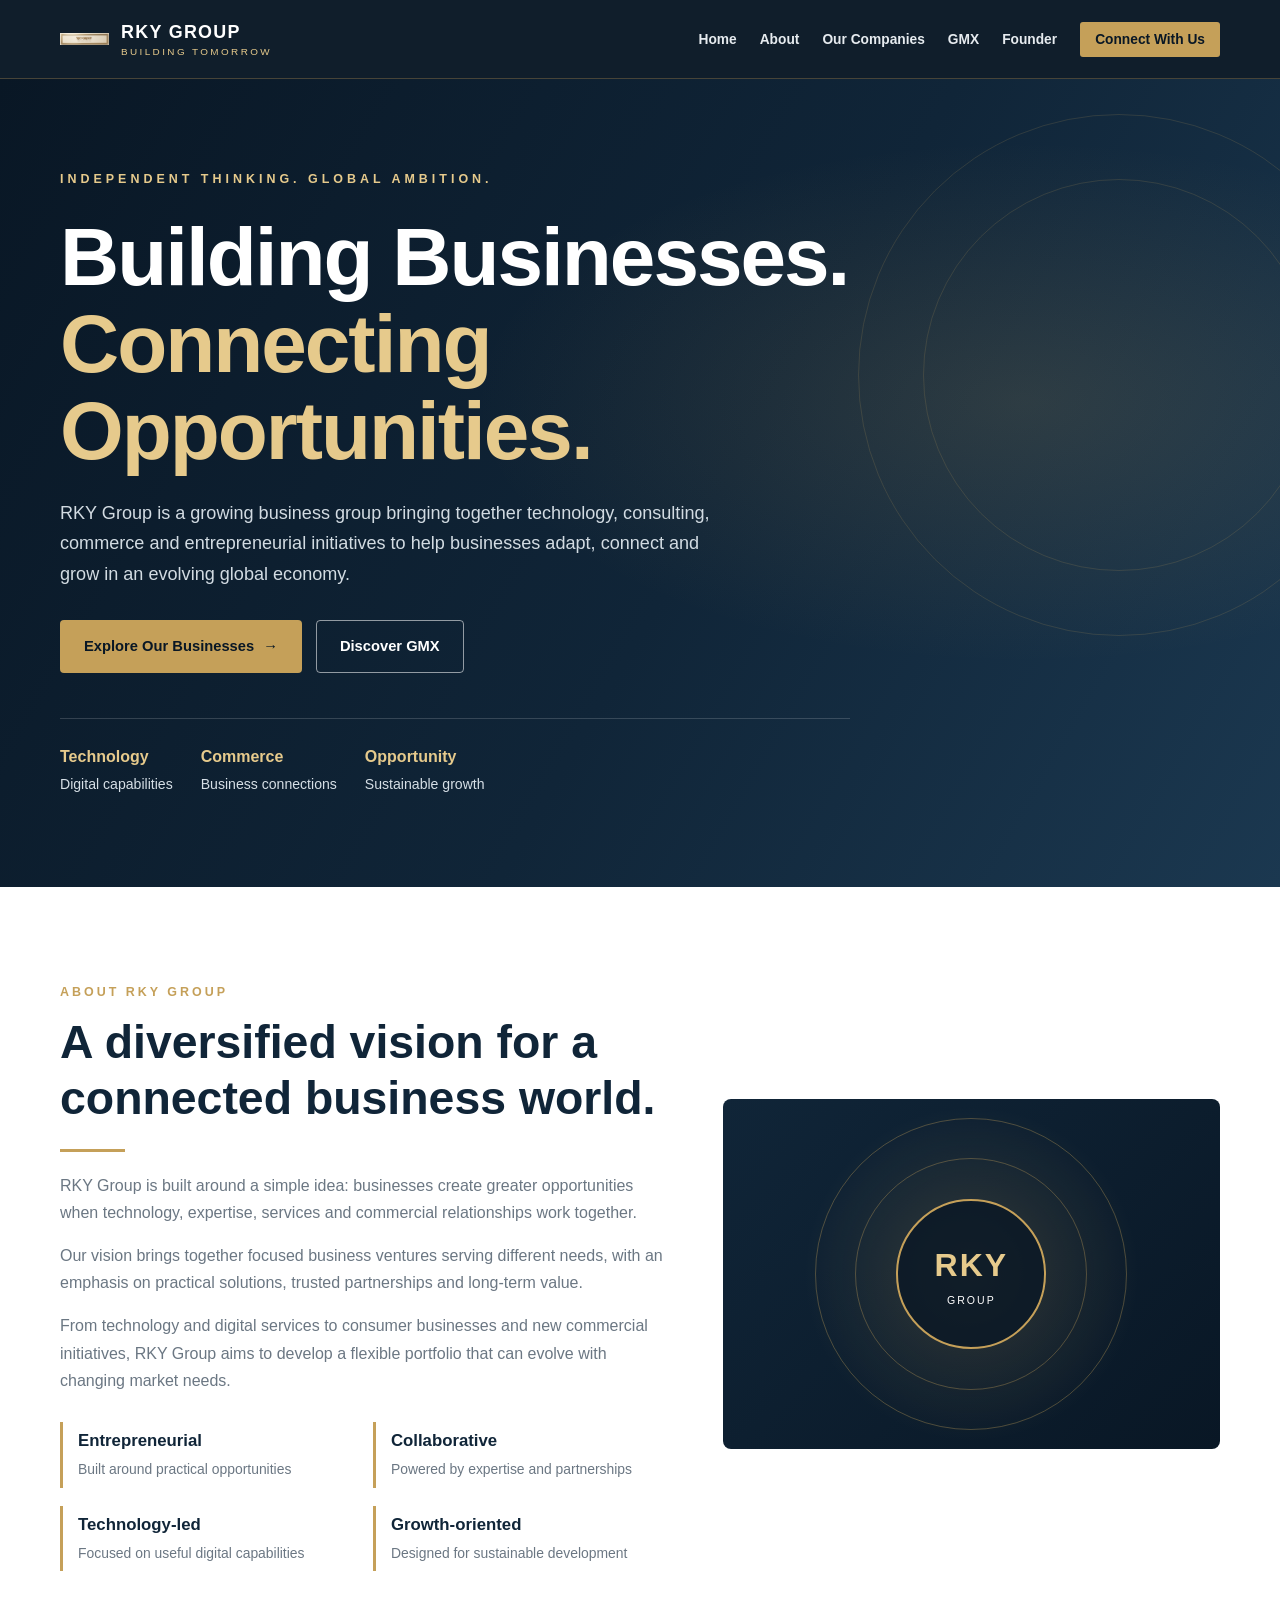
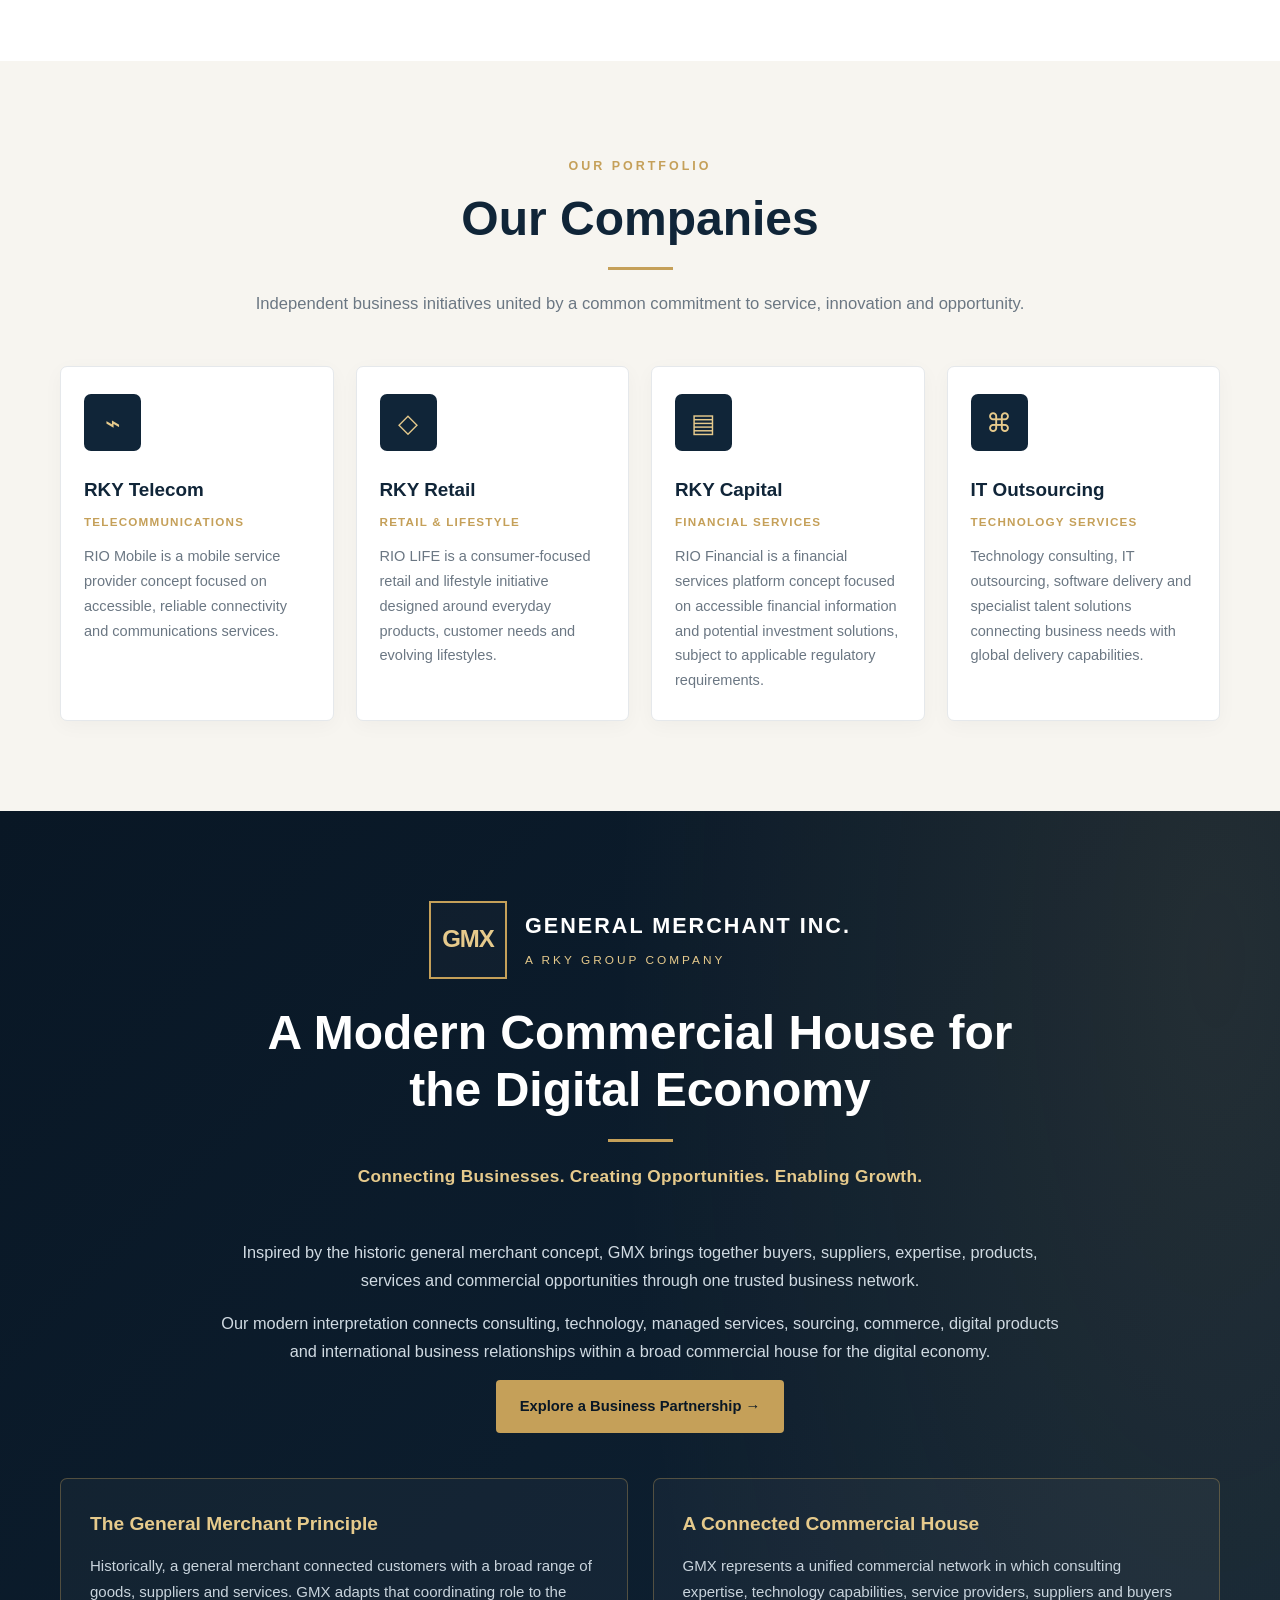
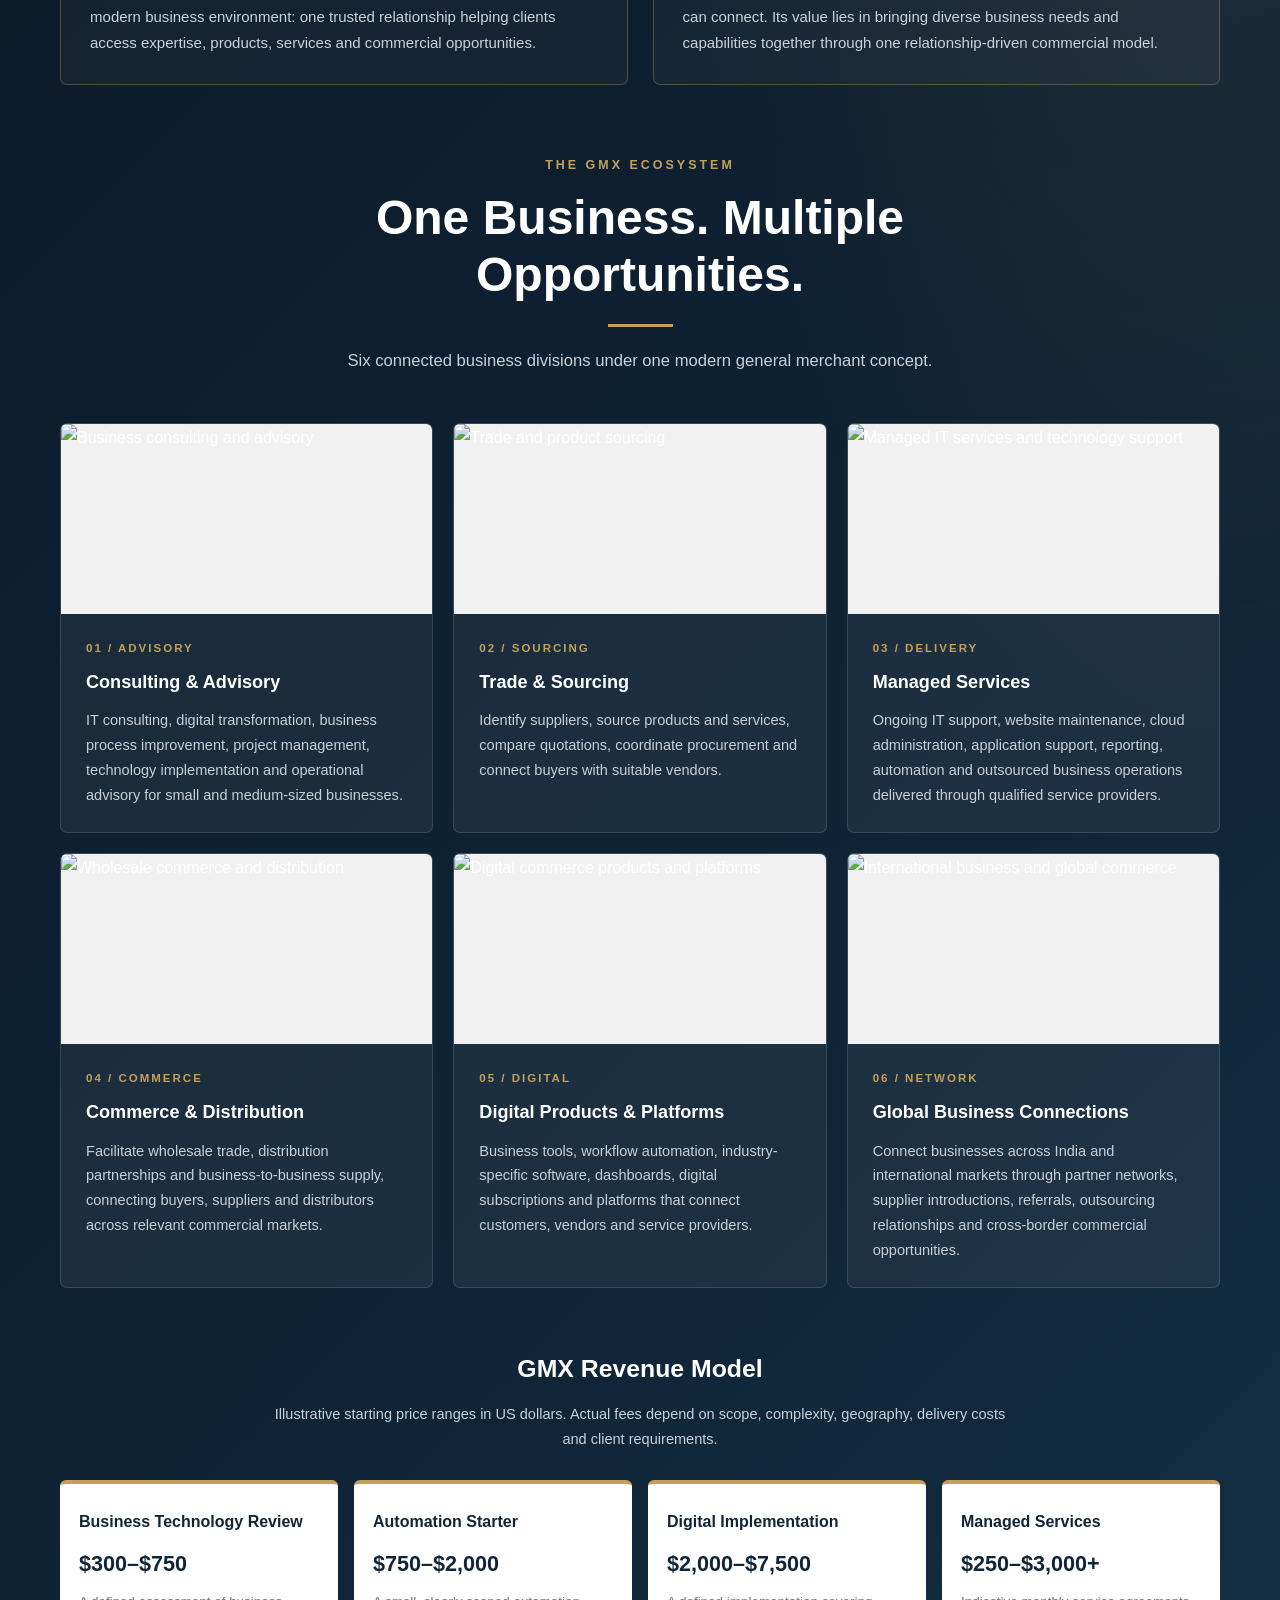
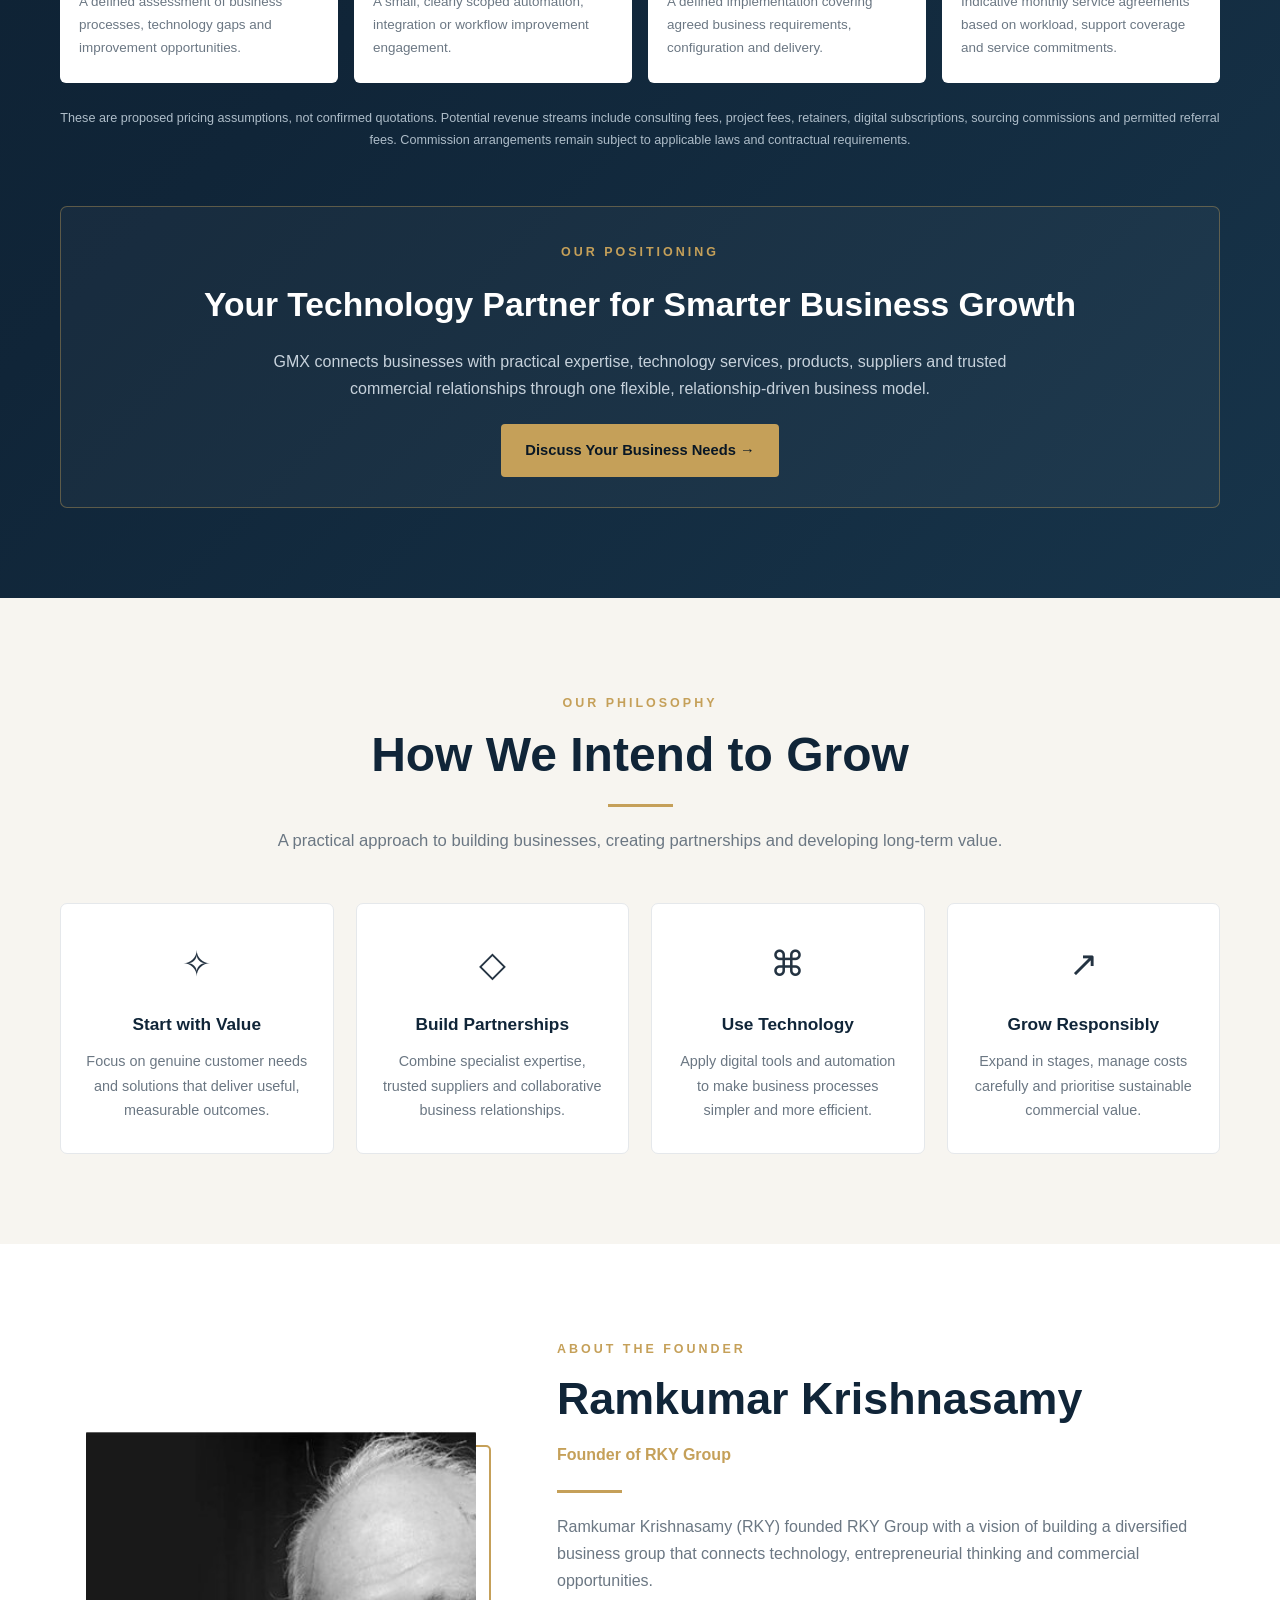
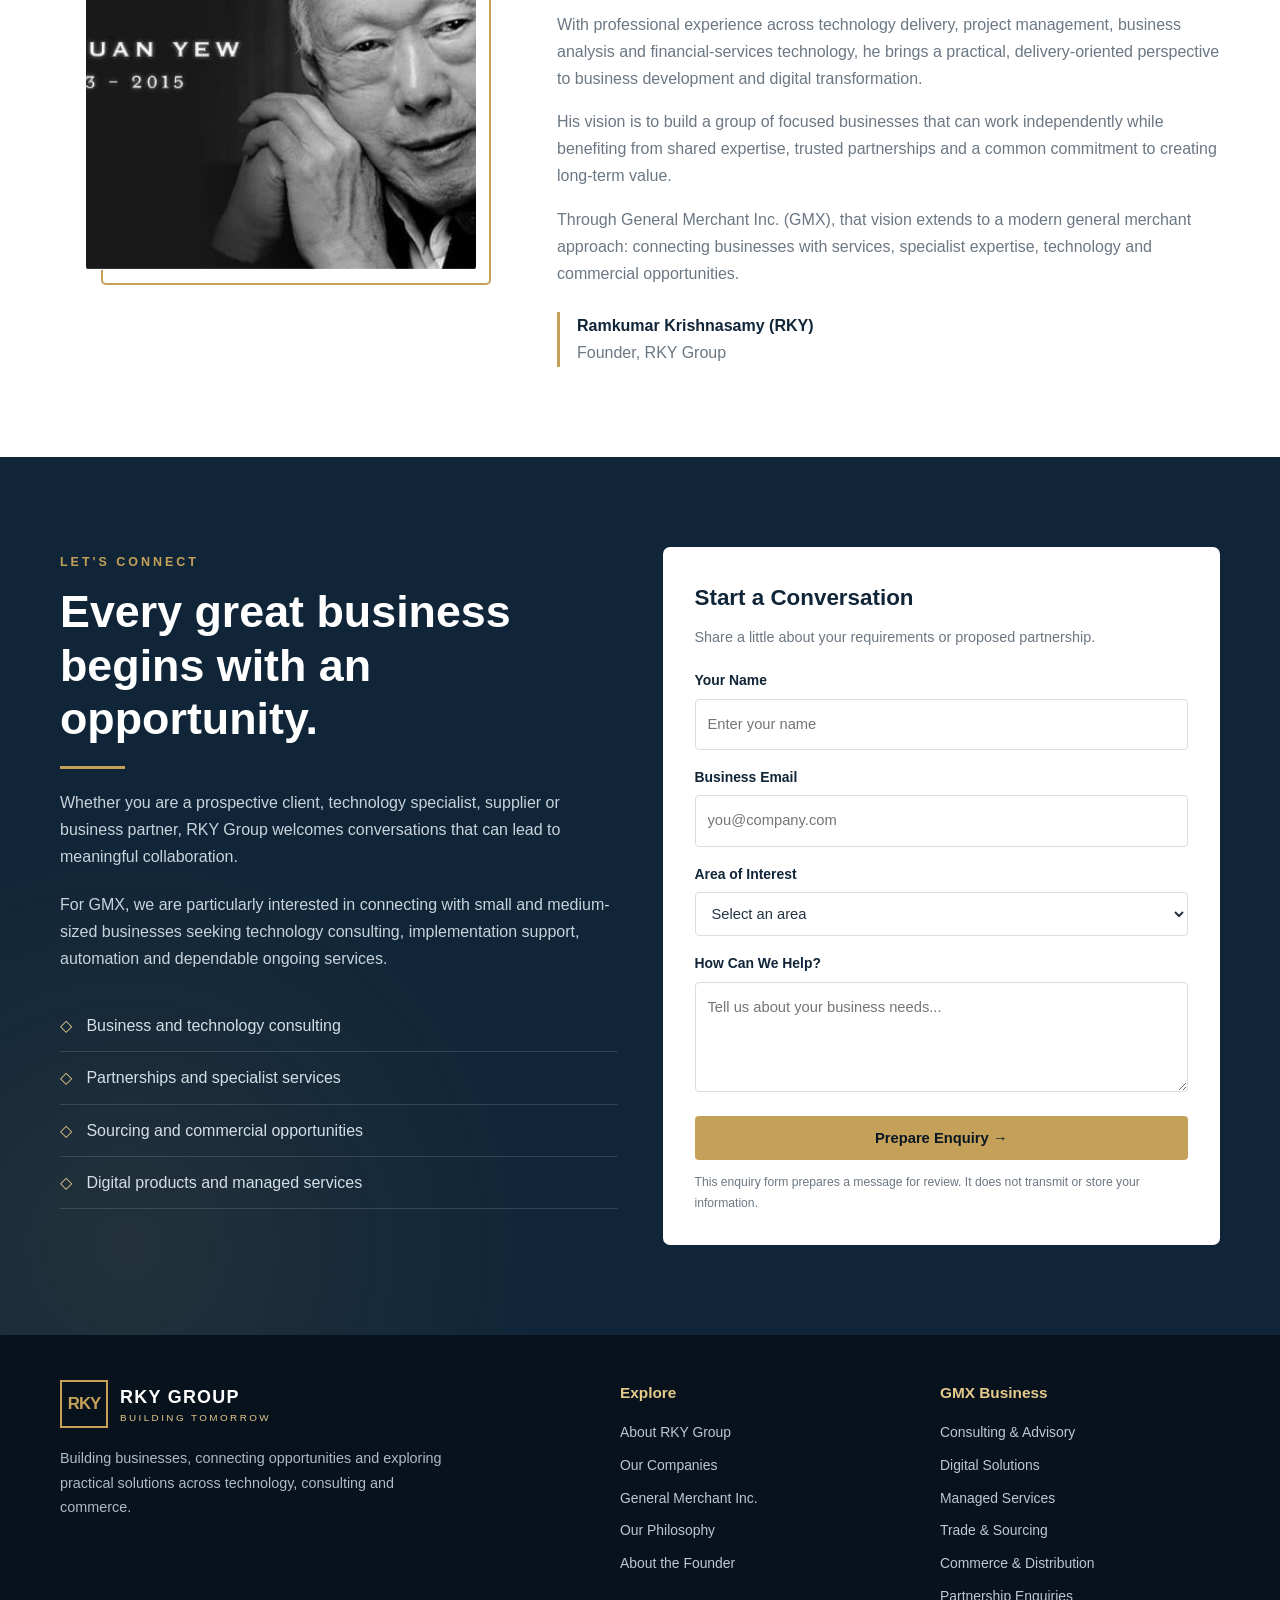
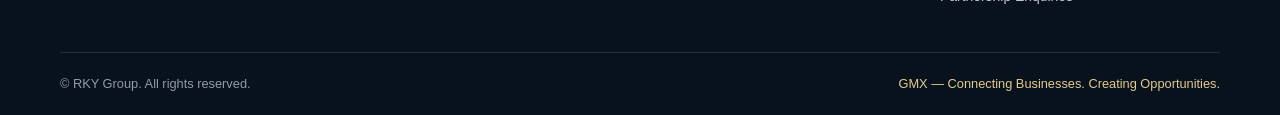
==== commit 89e68f47: "v changes" ====
--- a/index.html
+++ b/index.html
@@ -5,15 +5,10 @@
 <meta charset="UTF-8">
 <meta name="viewport" content="width=device-width, initial-scale=1.0">
 
-<title>RKY Group | General Merchant Inc. | Global Business & Technology</title>
-
+<title>RKY Group | General Merchant Inc. | Global Business &amp; Technology</title>
 <meta name="description" content="RKY Group brings together technology, consulting, retail, financial services and global business opportunities. Discover General Merchant Inc. (GMX).">
 
 <style>
-/* =========================================================
-   RKY GROUP — CORPORATE DESIGN SYSTEM
-   ========================================================= */
-
 :root {
     --navy: #102538;
     --navy-dark: #091725;
@@ -162,9 +157,7 @@
     transform: translateY(-2px);
 }
 
-/* =========================================================
-   HEADER & NAVIGATION
-   ========================================================= */
+/* HEADER & NAVIGATION */
 
 header {
     background: rgba(9, 23, 37, 0.97);
@@ -211,6 +204,7 @@
 }
 
 .brand-name {
+    display: block;
     font-weight: 800;
     font-size: 1.12rem;
     letter-spacing: 1.3px;
@@ -260,9 +254,7 @@
     cursor: pointer;
 }
 
-/* =========================================================
-   HERO
-   ========================================================= */
+/* HERO */
 
 .hero {
     min-height: 640px;
@@ -276,24 +268,24 @@
         linear-gradient(120deg, #091725 0%, #102538 55%, #1b3850 100%);
 }
 
-.hero::before {
-    content: "";
-    position: absolute;
-    width: 520px;
-    height: 520px;
-    border: 1px solid rgba(197,160,89,0.16);
-    border-radius: 50%;
-    right: -100px;
-    top: 35px;
-}
-
+.hero::before,
 .hero::after {
     content: "";
     position: absolute;
+    border: 1px solid rgba(197,160,89,0.17);
+    border-radius: 50%;
+}
+
+.hero::before {
+    width: 520px;
+    height: 520px;
+    right: -100px;
+    top: 35px;
+}
+
+.hero::after {
     width: 390px;
     height: 390px;
-    border: 1px solid rgba(197,160,89,0.18);
-    border-radius: 50%;
     right: -35px;
     top: 100px;
 }
@@ -359,9 +351,7 @@
     margin-bottom: 3px;
 }
 
-/* =========================================================
-   GROUP INTRODUCTION
-   ========================================================= */
+/* GROUP INTRODUCTION */
 
 .intro-grid {
     display: grid;
@@ -464,9 +454,7 @@
     color: var(--muted);
 }
 
-/* =========================================================
-   COMPANY PORTFOLIO
-   ========================================================= */
+/* COMPANY PORTFOLIO */
 
 .company-grid {
     display: grid;
@@ -521,9 +509,7 @@
     font-size: 0.91rem;
 }
 
-/* =========================================================
-   GENERAL MERCHANT INC. / GMX
-   ========================================================= */
+/* GMX — GENERAL MERCHANT INC. */
 
 .gmx-section {
     background:
@@ -618,19 +604,23 @@
     font-size: 0.94rem;
 }
 
+/* SIX GMX DIVISIONS WITH ORIGINAL VISUALS */
+
 .gmx-services {
     display: grid;
     grid-template-columns: repeat(3, minmax(0, 1fr));
     gap: 20px;
     margin-top: 36px;
+    align-items: stretch;
 }
 
 .gmx-card {
+    padding: 0;
+    min-width: 0;
+    overflow: hidden;
     background: rgba(255,255,255,0.055);
     border: 1px solid rgba(255,255,255,0.13);
     border-radius: 7px;
-    padding: 29px 25px;
-    min-height: 235px;
     transition: 0.3s ease;
 }
 
@@ -640,16 +630,28 @@
     transform: translateY(-5px);
 }
 
-.gmx-card-icon {
-    width: 54px;
-    height: 54px;
-    display: grid;
-    place-items: center;
-    border-radius: 6px;
-    background: rgba(197,160,89,0.14);
-    color: var(--gold-light);
-    font-size: 1.7rem;
-    margin-bottom: 20px;
+.gmx-card-visual {
+    width: 100%;
+    height: 190px;
+    overflow: hidden;
+    background: #f1f1f1;
+}
+
+.gmx-card-visual img {
+    display: block;
+    width: 100%;
+    height: 100%;
+    object-fit: cover;
+    object-position: center;
+    transition: transform 0.4s ease;
+}
+
+.gmx-card:hover .gmx-card-visual img {
+    transform: scale(1.04);
+}
+
+.gmx-card-content {
+    padding: 25px;
 }
 
 .gmx-card h3 {
@@ -672,40 +674,7 @@
     margin-bottom: 8px;
 }
 
-.gmx-model-title {
-    text-align: center;
-    color: var(--gold-light);
-    font-size: 1.55rem;
-    margin: 60px 0 24px;
-}
-
-.model-grid {
-    display: grid;
-    grid-template-columns: repeat(4, minmax(0, 1fr));
-    gap: 16px;
-}
-
-.model-step {
-    padding: 24px 18px;
-    text-align: center;
-    border-top: 2px solid var(--gold);
-    background: rgba(255,255,255,0.045);
-}
-
-.model-step .step-icon {
-    font-size: 1.8rem;
-    margin-bottom: 10px;
-}
-
-.model-step h4 {
-    color: var(--gold-light);
-    margin-bottom: 7px;
-}
-
-.model-step p {
-    color: #c7d2dc;
-    font-size: 0.86rem;
-}
+/* GMX REVENUE MODEL */
 
 .gmx-pricing {
     margin-top: 60px;
@@ -764,9 +733,28 @@
     margin-top: 25px;
 }
 
-/* =========================================================
-   VISION & VALUES
-   ========================================================= */
+.gmx-positioning {
+    margin-top: 55px;
+    padding: 30px;
+    text-align: center;
+    border: 1px solid rgba(197,160,89,0.4);
+    background: rgba(255,255,255,0.035);
+    border-radius: 7px;
+}
+
+.gmx-positioning h3 {
+    color: #fff;
+    font-size: clamp(1.5rem,3vw,2.1rem);
+    margin-bottom: 15px;
+}
+
+.gmx-positioning p {
+    max-width: 780px;
+    margin: 0 auto 22px;
+    color: #c7d2dc;
+}
+
+/* VISION & VALUES */
 
 .values-grid {
     display: grid;
@@ -798,9 +786,7 @@
     font-size: 0.9rem;
 }
 
-/* =========================================================
-   FOUNDER
-   ========================================================= */
+/* FOUNDER */
 
 .founder-grid {
     display: grid;
@@ -872,9 +858,7 @@
     font-weight: 800;
 }
 
-/* =========================================================
-   CONTACT
-   ========================================================= */
+/* CONTACT */
 
 .contact-section {
     background:
@@ -982,9 +966,7 @@
     margin-top: 12px;
 }
 
-/* =========================================================
-   FOOTER
-   ========================================================= */
+/* FOOTER */
 
 footer {
     background: #07121d;
@@ -1038,9 +1020,7 @@
     color: var(--gold-light);
 }
 
-/* =========================================================
-   RESPONSIVE DESIGN
-   ========================================================= */
+/* RESPONSIVE DESIGN */
 
 @media (max-width: 1000px) {
     .nav-links {
@@ -1051,17 +1031,13 @@
         font-size: 0.8rem;
     }
 
-    .company-grid {
+    .company-grid,
+    .pricing-grid,
+    .values-grid {
         grid-template-columns: repeat(2, minmax(0, 1fr));
     }
 
     .gmx-services {
-        grid-template-columns: repeat(2, minmax(0, 1fr));
-    }
-
-    .pricing-grid,
-    .model-grid,
-    .values-grid {
         grid-template-columns: repeat(2, minmax(0, 1fr));
     }
 }
@@ -1194,15 +1170,21 @@
     .company-grid,
     .gmx-services,
     .pricing-grid,
-    .model-grid,
     .values-grid,
     .intro-stat {
         grid-template-columns: 1fr;
     }
 
-    .company-card,
-    .gmx-card {
+    .gmx-card-visual {
+        height: 210px;
+    }
+
+    .company-card {
         padding: 24px;
+    }
+
+    .gmx-card-content {
+        padding: 22px;
     }
 
     .contact-panel {
@@ -1233,15 +1215,17 @@
     *::after {
         transition-duration: 0.01ms !important;
     }
+
+    .gmx-card-visual img {
+        transition: none;
+    }
 }
 </style>
 </head>
 
 <body>
 
-<!-- =======================================================
-     HEADER
-     ======================================================= -->
+<!-- HEADER -->
 
 <header>
     <div class="container navbar">
@@ -1285,9 +1269,7 @@
 
 <main>
 
-<!-- =======================================================
-     HERO
-     ======================================================= -->
+<!-- HERO -->
 
 <section class="hero" id="home">
     <div class="container">
@@ -1313,7 +1295,6 @@
                 <a href="#companies" class="btn btn-gold">
                     Explore Our Businesses <span>→</span>
                 </a>
-
                 <a href="#gmx" class="btn btn-outline">
                     Discover GMX
                 </a>
@@ -1324,12 +1305,10 @@
                     <strong>Technology</strong>
                     Digital capabilities
                 </div>
-
                 <div>
                     <strong>Commerce</strong>
                     Business connections
                 </div>
-
                 <div>
                     <strong>Opportunity</strong>
                     Sustainable growth
@@ -1340,9 +1319,7 @@
     </div>
 </section>
 
-<!-- =======================================================
-     ABOUT RKY GROUP
-     ======================================================= -->
+<!-- ABOUT RKY GROUP -->
 
 <section class="section" id="about">
     <div class="container intro-grid">
@@ -1350,10 +1327,7 @@
         <div class="intro-copy">
             <span class="eyebrow">About RKY Group</span>
 
-            <h2>
-                A diversified vision for a connected business world.
-            </h2>
-
+            <h2>A diversified vision for a connected business world.</h2>
             <div class="gold-line" style="margin-left:0;"></div>
 
             <p>
@@ -1380,17 +1354,14 @@
                     <strong>Entrepreneurial</strong>
                     <span>Built around practical opportunities</span>
                 </div>
-
                 <div class="stat-box">
                     <strong>Collaborative</strong>
                     <span>Powered by expertise and partnerships</span>
                 </div>
-
                 <div class="stat-box">
                     <strong>Technology-led</strong>
                     <span>Focused on useful digital capabilities</span>
                 </div>
-
                 <div class="stat-box">
                     <strong>Growth-oriented</strong>
                     <span>Designed for sustainable development</span>
@@ -1408,9 +1379,7 @@
     </div>
 </section>
 
-<!-- =======================================================
-     OUR COMPANIES
-     ======================================================= -->
+<!-- OUR COMPANIES -->
 
 <section class="section section-light" id="companies">
     <div class="container">
@@ -1476,9 +1445,7 @@
     </div>
 </section>
 
-<!-- =======================================================
-     GENERAL MERCHANT INC. — GMX
-     ======================================================= -->
+<!-- GENERAL MERCHANT INC. — GMX -->
 
 <section class="section gmx-section" id="gmx">
     <div class="container">
@@ -1487,17 +1454,13 @@
 
             <div class="gmx-brand">
                 <div class="gmx-emblem">GMX</div>
-
                 <div class="gmx-brand-text" style="text-align:left;">
                     <strong>GENERAL MERCHANT INC.</strong>
-                    <span>UNDER RKY GROUP</span>
+                    <span>A RKY GROUP COMPANY</span>
                 </div>
             </div>
 
-            <h2>
-                A Modern General Merchant for the Digital Economy
-            </h2>
-
+            <h2>A Modern Commercial House for the Digital Economy</h2>
             <div class="gold-line"></div>
 
             <p class="gmx-tagline">
@@ -1508,20 +1471,17 @@
         <div class="gmx-lead">
             <p>
                 Inspired by the historic general merchant concept,
-                GMX is envisioned as a modern business partner that
-                brings together expertise, services, suppliers,
-                digital capabilities and commercial opportunities
-                under one flexible business model.
+                GMX brings together buyers, suppliers, expertise,
+                products, services and commercial opportunities
+                through one trusted business network.
             </p>
 
             <p>
-                GMX will initially operate as a consulting-first
-                technology business serving small and medium-sized
-                businesses worldwide. It will use a lean operating
-                model, specialist contractors and trusted partners,
-                with the potential to expand into digital products,
-                managed services, sourcing and broader commercial
-                connections over time.
+                Our modern interpretation connects consulting,
+                technology, managed services, sourcing, commerce,
+                digital products and international business
+                relationships within a broad commercial house
+                for the digital economy.
             </p>
 
             <a href="#contact" class="btn btn-gold">
@@ -1529,7 +1489,7 @@
             </a>
         </div>
 
-        <!-- GMX BUSINESS CONCEPT -->
+        <!-- THE GMX CONCEPT -->
 
         <div class="gmx-concept">
 
@@ -1540,162 +1500,173 @@
                     with a broad range of goods, suppliers and services.
                     GMX adapts that coordinating role to the modern
                     business environment: one trusted relationship
-                    helping clients find expertise, solve problems and
-                    access relevant opportunities.
+                    helping clients access expertise, products,
+                    services and commercial opportunities.
                 </p>
             </article>
 
             <article class="concept-card">
-                <h3>The Modern GMX Approach</h3>
+                <h3>A Connected Commercial House</h3>
                 <p>
-                    Start with consulting and technology delivery.
-                    Build recurring managed services. Develop reusable
-                    digital products where customer demand is proven.
-                    Expand into sourcing and commercial partnerships
-                    selectively, without carrying unnecessary inventory
-                    or building a costly fixed organisation at the outset.
+                    GMX represents a unified commercial network in which
+                    consulting expertise, technology capabilities,
+                    service providers, suppliers and buyers can connect.
+                    Its value lies in bringing diverse business needs
+                    and capabilities together through one relationship-driven
+                    commercial model.
                 </p>
             </article>
 
         </div>
 
-        <!-- SIX GMX SERVICE CARDS -->
+        <!-- SIX GMX BUSINESS DIVISIONS -->
 
         <div class="section-heading" style="margin-top:65px;">
             <span class="eyebrow">The GMX Ecosystem</span>
             <h2>One Business. Multiple Opportunities.</h2>
             <div class="gold-line"></div>
             <p>
-                Six connected business pillars, developed progressively
-                according to customer demand and commercial viability.
+                Six connected business divisions under one modern
+                general merchant concept.
             </p>
         </div>
 
         <div class="gmx-services">
 
+            <!-- 01 CONSULTING & ADVISORY -->
+
             <article class="gmx-card">
-                <div class="gmx-card-icon" aria-hidden="true">◈</div>
-                <span class="card-number">01 / ADVISORY</span>
-                <h3>Consulting &amp; Advisory</h3>
-                <p>
-                    Business and technology assessments, IT strategy,
-                    process improvement, project management, business
-                    analysis, digital transformation and implementation
-                    support for growing organisations.
-                </p>
+                <div class="gmx-card-visual">
+                    <img
+                        src="https://images.openai.com/static-rsc-4/OIGHefiZTTWuwmwS7STpqxb1OpETE4jvVnaX6L3fk8-WiOardD-5kxuR-3PvhXZ9DpDU4YVKCnFU9wb0i7UYS0qvFNxaxP5r4EH4WNy7YQyPDODEIMY4tIctemyseLizLH_IASt0yA3au0qA6VQb-LkAt6N0MT0TrZ_A0aV-yVw?purpose=inline"
+                        alt="Business consulting and advisory"
+                        loading="lazy"
+                    >
+                </div>
+                <div class="gmx-card-content">
+                    <span class="card-number">01 / ADVISORY</span>
+                    <h3>Consulting &amp; Advisory</h3>
+                    <p>
+                        IT consulting, digital transformation, business
+                        process improvement, project management, technology
+                        implementation and operational advisory for small
+                        and medium-sized businesses.
+                    </p>
+                </div>
             </article>
 
+            <!-- 02 TRADE & SOURCING -->
+
             <article class="gmx-card">
-                <div class="gmx-card-icon" aria-hidden="true">⇄</div>
-                <span class="card-number">02 / SOURCING</span>
-                <h3>Trade &amp; Sourcing</h3>
-                <p>
-                    Help businesses identify suppliers, evaluate service
-                    providers, coordinate sourcing requests and connect
-                    with suitable partners. Begin through referral,
-                    brokerage or fee-based coordination arrangements.
-                </p>
+                <div class="gmx-card-visual">
+                    <img
+                        src="https://images.openai.com/static-rsc-4/liY1dB1dInguRxHHnt5l69R25C5NXC5oJkPwgfw4XBbvs1inwiYeo-zIJsc9pcG9iqYHm4CrAwYmP3Q-UzH_QFqw1jSLTOPJKCwOwwQ5LPHibnlhMzqujLjgOnndoDd2LoT1G0YICEVFL4mpcUD5hii1JJW1lC4ljEqYRVkZ9d8?purpose=inline"
+                        alt="Trade and product sourcing"
+                        loading="lazy"
+                    >
+                </div>
+                <div class="gmx-card-content">
+                    <span class="card-number">02 / SOURCING</span>
+                    <h3>Trade &amp; Sourcing</h3>
+                    <p>
+                        Identify suppliers, source products and services,
+                        compare quotations, coordinate procurement and
+                        connect buyers with suitable vendors.
+                    </p>
+                </div>
             </article>
 
+            <!-- 03 MANAGED SERVICES -->
+
             <article class="gmx-card">
-                <div class="gmx-card-icon" aria-hidden="true">⚙</div>
-                <span class="card-number">03 / DELIVERY</span>
-                <h3>Managed Services</h3>
-                <p>
-                    Ongoing application support, IT coordination,
-                    vendor management, reporting assistance, workflow
-                    automation and technology administration through
-                    clearly scoped recurring service agreements.
-                </p>
+                <div class="gmx-card-visual">
+                    <img
+                        src="https://images.openai.com/static-rsc-4/X1ItFklGg4H0OaE27PC4ZdFPxryZWrOGxdp4s0iPIFImZcoLPDVk05VtDvpM37Chxkz5NQIGJOQFVP8gf4kxyavAwft8ztgM_IFYongzgd8RBPHYM_dVfu-bsWMPNIx3vFm-Nl3RkqUm3ex333LP3vo6z3AV1svHGB5lRriVJGM?purpose=inline"
+                        alt="Managed IT services and technology support"
+                        loading="lazy"
+                    >
+                </div>
+                <div class="gmx-card-content">
+                    <span class="card-number">03 / DELIVERY</span>
+                    <h3>Managed Services</h3>
+                    <p>
+                        Ongoing IT support, website maintenance, cloud
+                        administration, application support, reporting,
+                        automation and outsourced business operations
+                        delivered through qualified service providers.
+                    </p>
+                </div>
             </article>
 
+            <!-- 04 COMMERCE & DISTRIBUTION -->
+
             <article class="gmx-card">
-                <div class="gmx-card-icon" aria-hidden="true">▦</div>
-                <span class="card-number">04 / COMMERCE</span>
-                <h3>Commerce &amp; Distribution</h3>
-                <p>
-                    Develop commercial relationships connecting buyers,
-                    suppliers and distributors. Explore selected
-                    products and markets only after validating demand,
-                    margins, logistics and compliance requirements.
-                </p>
+                <div class="gmx-card-visual">
+                    <img
+                        src="https://images.openai.com/static-rsc-4/XX3Wj4-ieUmCNLRi_yMYl86SfqVLuKMknNIKKovpLpWUmm4lMKreEpWT7bunZkBnn_TfMHH4orYEWZPmZ0Flv4pkXdID6jDIBcFfAZ2hNf5osqrAGy_2LlFCG3cCBBt-kZ9yySnmfq0KnVx2-i1KGc5p6fij7rFZf4jbF-A0aV-yVw?purpose=inline"
+                        alt="Wholesale commerce and distribution"
+                        loading="lazy"
+                    >
+                </div>
+                <div class="gmx-card-content">
+                    <span class="card-number">04 / COMMERCE</span>
+                    <h3>Commerce &amp; Distribution</h3>
+                    <p>
+                        Facilitate wholesale trade, distribution
+                        partnerships and business-to-business supply,
+                        connecting buyers, suppliers and distributors
+                        across relevant commercial markets.
+                    </p>
+                </div>
             </article>
 
+            <!-- 05 DIGITAL PRODUCTS & PLATFORMS -->
+
             <article class="gmx-card">
-                <div class="gmx-card-icon" aria-hidden="true">⌘</div>
-                <span class="card-number">05 / DIGITAL</span>
-                <h3>Digital Products &amp; Platforms</h3>
-                <p>
-                    Create reusable business templates, automation
-                    tools, dashboards, workflow solutions, software
-                    utilities and subscription-based digital products
-                    based on recurring customer problems.
-                </p>
+                <div class="gmx-card-visual">
+                    <img
+                        src="https://images.openai.com/static-rsc-4/_EcQmMleT6LSfNWtwEh1eFRgtexXRo-_vzHPaRfWGYwB01_3JJY02AKaKOtELTL6pWEJAglq_Xhe8WsGd2CGW-0eiPdggWrBpAvA_eBvPbFY928T4CPfjswUskp7py5a0zRZB09vC9siEHamMs5-lYN5R0Nd-pnYNqp3Jcoper8?purpose=inline"
+                        alt="Digital commerce products and platforms"
+                        loading="lazy"
+                    >
+                </div>
+                <div class="gmx-card-content">
+                    <span class="card-number">05 / DIGITAL</span>
+                    <h3>Digital Products &amp; Platforms</h3>
+                    <p>
+                        Business tools, workflow automation, industry-specific
+                        software, dashboards, digital subscriptions and
+                        platforms that connect customers, vendors and
+                        service providers.
+                    </p>
+                </div>
             </article>
 
+            <!-- 06 GLOBAL BUSINESS CONNECTIONS -->
+
             <article class="gmx-card">
-                <div class="gmx-card-icon" aria-hidden="true">◎</div>
-                <span class="card-number">06 / NETWORK</span>
-                <h3>Global Business Connections</h3>
-                <p>
-                    Build a network of consultants, technology
-                    specialists, service providers and commercial
-                    partners to connect customer requirements with
-                    appropriate capabilities across markets.
-                </p>
+                <div class="gmx-card-visual">
+                    <img
+                        src="https://images.openai.com/static-rsc-4/YXIhf5t1KbiF6W0MiCcGR5aBLZw473yYsnDnTFrTPYKLb2_sC4Uzk2oCOt-l0tHcKIp9YsFgoKOjxGvbza_edR8epAwGG9XP_Tz5xT24kGIhNm970JnwgbSmsaDHFVwQRLzz97gtXKdU62uPb0vXUM5-P6OSQgUi3qa9cqQWcLA?purpose=inline"
+                        alt="International business and global commerce"
+                        loading="lazy"
+                    >
+                </div>
+                <div class="gmx-card-content">
+                    <span class="card-number">06 / NETWORK</span>
+                    <h3>Global Business Connections</h3>
+                    <p>
+                        Connect businesses across India and international
+                        markets through partner networks, supplier
+                        introductions, referrals, outsourcing relationships
+                        and cross-border commercial opportunities.
+                    </p>
+                </div>
             </article>
 
         </div>
 
-        <!-- GMX OPERATING MODEL -->
-
-        <h3 class="gmx-model-title">The GMX Growth Model</h3>
-
-        <div class="model-grid">
-
-            <article class="model-step">
-                <div class="step-icon" aria-hidden="true">◉</div>
-                <h4>Start Lean</h4>
-                <p>
-                    Use founder-led sales, low overheads, contractors
-                    and trusted partners instead of a large initial
-                    fixed-cost structure.
-                </p>
-            </article>
-
-            <article class="model-step">
-                <div class="step-icon" aria-hidden="true">◇</div>
-                <h4>Build Trust</h4>
-                <p>
-                    Win focused consulting assignments, deliver
-                    measurable value and develop lasting client
-                    relationships.
-                </p>
-            </article>
-
-            <article class="model-step">
-                <div class="step-icon" aria-hidden="true">⇄</div>
-                <h4>Connect Markets</h4>
-                <p>
-                    Match clients with qualified specialists,
-                    suppliers and delivery partners through
-                    transparent commercial arrangements.
-                </p>
-            </article>
-
-            <article class="model-step">
-                <div class="step-icon" aria-hidden="true">↗</div>
-                <h4>Grow Sustainably</h4>
-                <p>
-                    Add recurring services and proven digital
-                    products before expanding into more
-                    capital-intensive activities.
-                </p>
-            </article>
-
-        </div>
-
-        <!-- REVENUE MODEL -->
+        <!-- GMX REVENUE MODEL -->
 
         <div class="gmx-pricing">
 
@@ -1714,8 +1685,7 @@
                     <div class="price">$300–$750</div>
                     <p>
                         A defined assessment of business processes,
-                        technology gaps and practical improvement
-                        opportunities.
+                        technology gaps and improvement opportunities.
                     </p>
                 </article>
 
@@ -1723,8 +1693,8 @@
                     <h4>Automation Starter</h4>
                     <div class="price">$750–$2,000</div>
                     <p>
-                        A small, clearly scoped automation,
-                        integration or workflow improvement project.
+                        A small, clearly scoped automation, integration
+                        or workflow improvement engagement.
                     </p>
                 </article>
 
@@ -1733,8 +1703,7 @@
                     <div class="price">$2,000–$7,500</div>
                     <p>
                         A defined implementation covering agreed
-                        business requirements, configuration,
-                        delivery and handover.
+                        business requirements, configuration and delivery.
                     </p>
                 </article>
 
@@ -1742,9 +1711,8 @@
                     <h4>Managed Services</h4>
                     <div class="price">$250–$3,000+</div>
                     <p>
-                        Indicative monthly service agreements based
-                        on workload, support coverage and service
-                        commitments.
+                        Indicative monthly service agreements based on
+                        workload, support coverage and service commitments.
                     </p>
                 </article>
 
@@ -1752,43 +1720,27 @@
 
             <p class="gmx-disclaimer">
                 These are proposed pricing assumptions, not confirmed
-                sales or market quotations. Additional revenue may come
-                from project fees, retainers, approved referral fees,
-                sourcing commissions and digital product subscriptions.
-                Any referral or commission arrangement will be subject
-                to applicable laws and contractual requirements.
+                quotations. Potential revenue streams include consulting
+                fees, project fees, retainers, digital subscriptions,
+                sourcing commissions and permitted referral fees.
+                Commission arrangements remain subject to applicable
+                laws and contractual requirements.
             </p>
 
         </div>
 
         <!-- GMX POSITIONING -->
 
-        <div style="
-            margin-top:55px;
-            padding:30px;
-            text-align:center;
-            border:1px solid rgba(197,160,89,0.4);
-            background:rgba(255,255,255,0.035);
-            border-radius:7px;
-        ">
+        <div class="gmx-positioning">
             <span class="eyebrow">Our Positioning</span>
 
-            <h3 style="
-                color:#fff;
-                font-size:clamp(1.5rem,3vw,2.1rem);
-                margin-bottom:15px;
-            ">
-                Your Technology Partner for Smarter Business Growth
-            </h3>
-
-            <p style="
-                max-width:780px;
-                margin:0 auto 22px;
-                color:#c7d2dc;
-            ">
-                GMX helps businesses access practical expertise,
-                technology services and trusted connections through
-                one flexible, relationship-driven business model.
+            <h3>Your Technology Partner for Smarter Business Growth</h3>
+
+            <p>
+                GMX connects businesses with practical expertise,
+                technology services, products, suppliers and trusted
+                commercial relationships through one flexible,
+                relationship-driven business model.
             </p>
 
             <a href="#contact" class="btn btn-gold">
@@ -1799,9 +1751,7 @@
     </div>
 </section>
 
-<!-- =======================================================
-     VISION & VALUES
-     ======================================================= -->
+<!-- VISION & VALUES -->
 
 <section class="section section-light" id="vision">
     <div class="container">
@@ -1858,9 +1808,7 @@
     </div>
 </section>
 
-<!-- =======================================================
-     ABOUT THE FOUNDER
-     ======================================================= -->
+<!-- ABOUT THE FOUNDER -->
 
 <section class="section" id="founder">
     <div class="container founder-grid">
@@ -1881,13 +1829,9 @@
         <div class="founder-copy">
             <span class="eyebrow">About the Founder</span>
 
-            <h2>
-                Ramkumar Krishnasamy
-            </h2>
-
-            <h3>
-                Founder of RKY Group
-            </h3>
+            <h2>Ramkumar Krishnasamy</h2>
+
+            <h3>Founder of RKY Group</h3>
 
             <div class="gold-line" style="margin-left:0;"></div>
 
@@ -1931,9 +1875,7 @@
     </div>
 </section>
 
-<!-- =======================================================
-     CONTACT
-     ======================================================= -->
+<!-- CONTACT -->
 
 <section class="section contact-section" id="contact">
     <div class="container contact-grid">
@@ -1941,9 +1883,7 @@
         <div class="contact-copy">
             <span class="eyebrow">Let's Connect</span>
 
-            <h2>
-                Every great business begins with an opportunity.
-            </h2>
+            <h2>Every great business begins with an opportunity.</h2>
 
             <div class="gold-line" style="margin-left:0;"></div>
 
@@ -1965,15 +1905,12 @@
                 <div class="contact-point">
                     <span>◇</span> Business and technology consulting
                 </div>
-
                 <div class="contact-point">
                     <span>◇</span> Partnerships and specialist services
                 </div>
-
                 <div class="contact-point">
                     <span>◇</span> Sourcing and commercial opportunities
                 </div>
-
                 <div class="contact-point">
                     <span>◇</span> Digital products and managed services
                 </div>
@@ -2016,24 +1953,14 @@
                     <label for="interest">Area of Interest</label>
                     <select id="interest" name="interest" required>
                         <option value="">Select an area</option>
-                        <option value="RKY Group Partnership">
-                            RKY Group Partnership
-                        </option>
-                        <option value="GMX Consulting">
-                            GMX Consulting &amp; Advisory
-                        </option>
-                        <option value="Digital Solutions">
-                            Digital Solutions &amp; Automation
-                        </option>
-                        <option value="Managed Services">
-                            Managed Services
-                        </option>
-                        <option value="Trade and Sourcing">
-                            Trade &amp; Sourcing
-                        </option>
-                        <option value="Other">
-                            Other Opportunity
-                        </option>
+                        <option value="RKY Group Partnership">RKY Group Partnership</option>
+                        <option value="GMX Consulting">GMX Consulting &amp; Advisory</option>
+                        <option value="Digital Solutions">Digital Solutions &amp; Automation</option>
+                        <option value="Managed Services">Managed Services</option>
+                        <option value="Trade and Sourcing">Trade &amp; Sourcing</option>
+                        <option value="Commerce and Distribution">Commerce &amp; Distribution</option>
+                        <option value="Global Business Connections">Global Business Connections</option>
+                        <option value="Other">Other Opportunity</option>
                     </select>
                 </div>
 
@@ -2064,9 +1991,7 @@
 
 </main>
 
-<!-- =======================================================
-     FOOTER
-     ======================================================= -->
+<!-- FOOTER -->
 
 <footer>
     <div class="container">
@@ -2104,6 +2029,7 @@
                 <a href="#gmx">Digital Solutions</a>
                 <a href="#gmx">Managed Services</a>
                 <a href="#gmx">Trade &amp; Sourcing</a>
+                <a href="#gmx">Commerce &amp; Distribution</a>
                 <a href="#contact">Partnership Enquiries</a>
             </div>
 
@@ -2114,7 +2040,6 @@
                 © <span id="currentYear"></span> RKY Group.
                 All rights reserved.
             </div>
-
             <div>
                 <span>GMX — Connecting Businesses. Creating Opportunities.</span>
             </div>
@@ -2123,9 +2048,7 @@
     </div>
 </footer>
 
-<!-- =======================================================
-     JAVASCRIPT
-     ======================================================= -->
+<!-- JAVASCRIPT -->
 
 <script>
 (function () {
@@ -2200,7 +2123,7 @@
 
             window.alert(content);
         }
-    );
+    });
 })();
 </script>
 
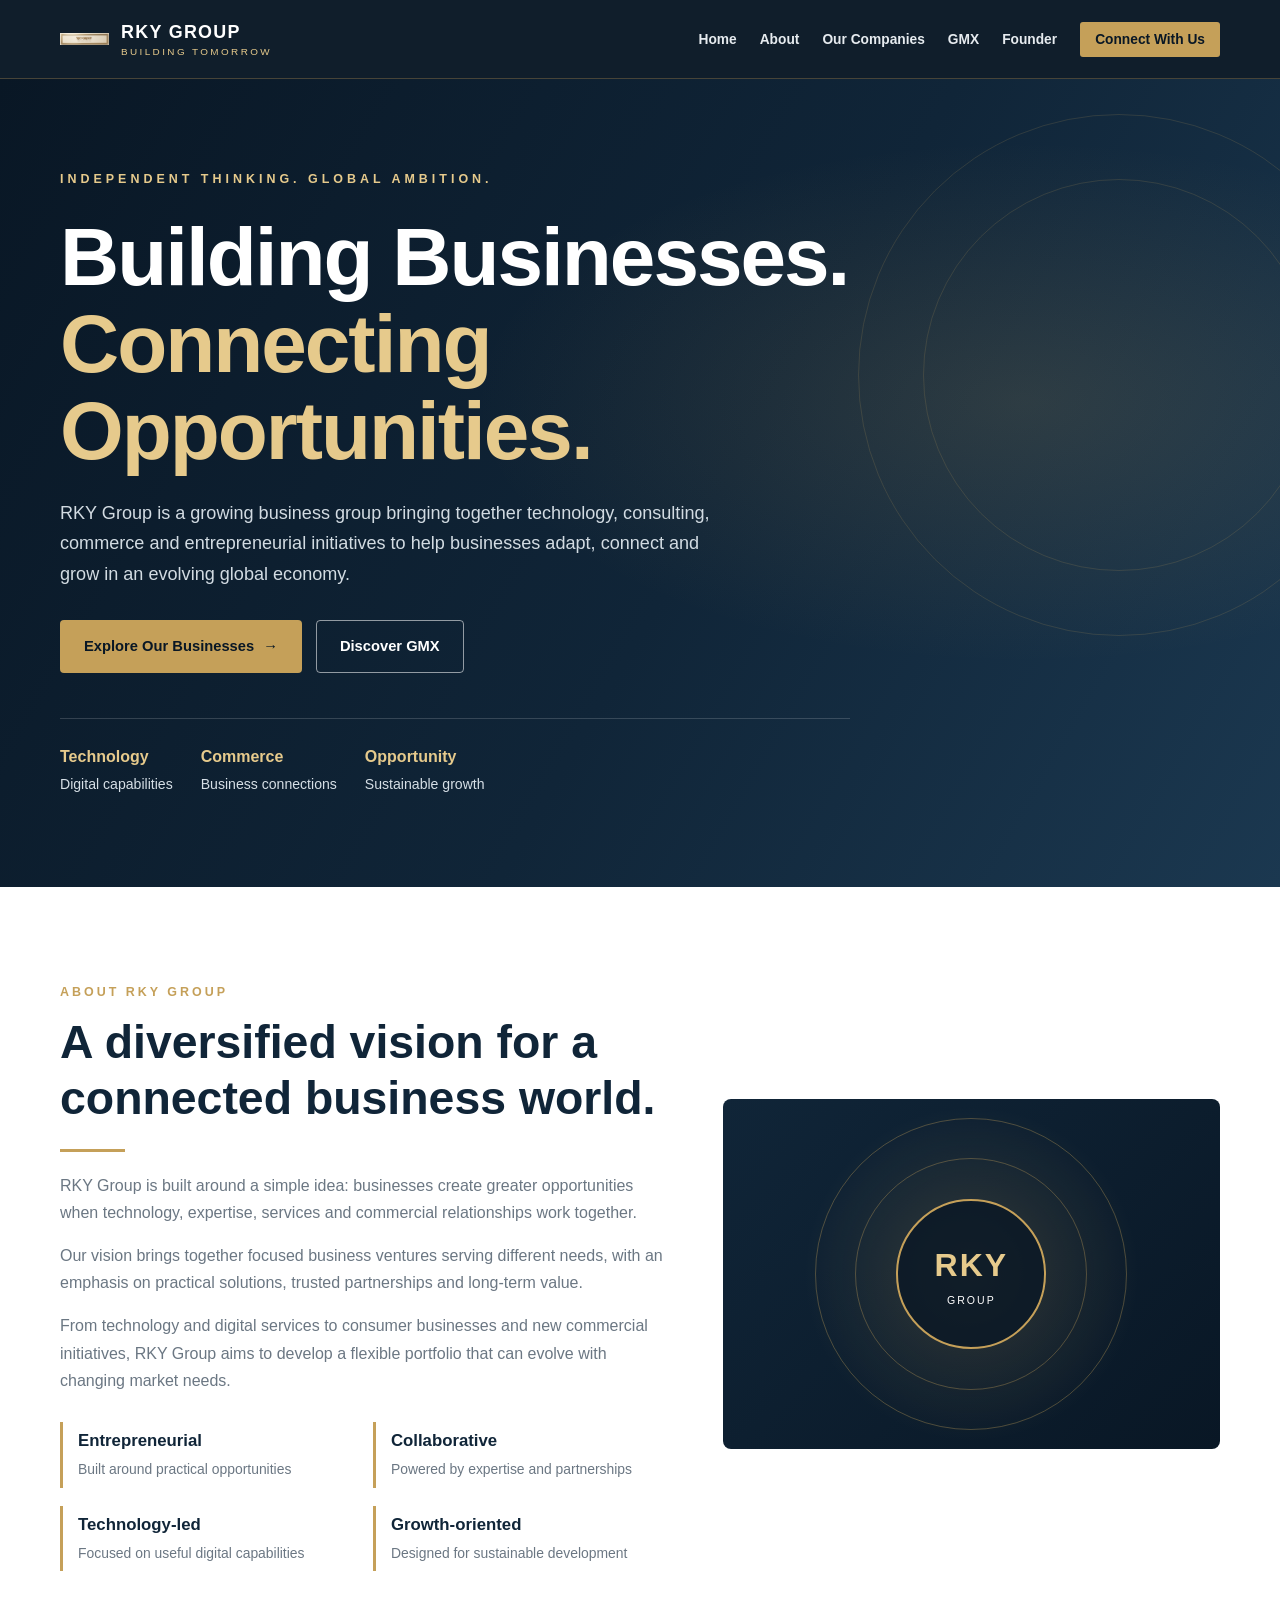
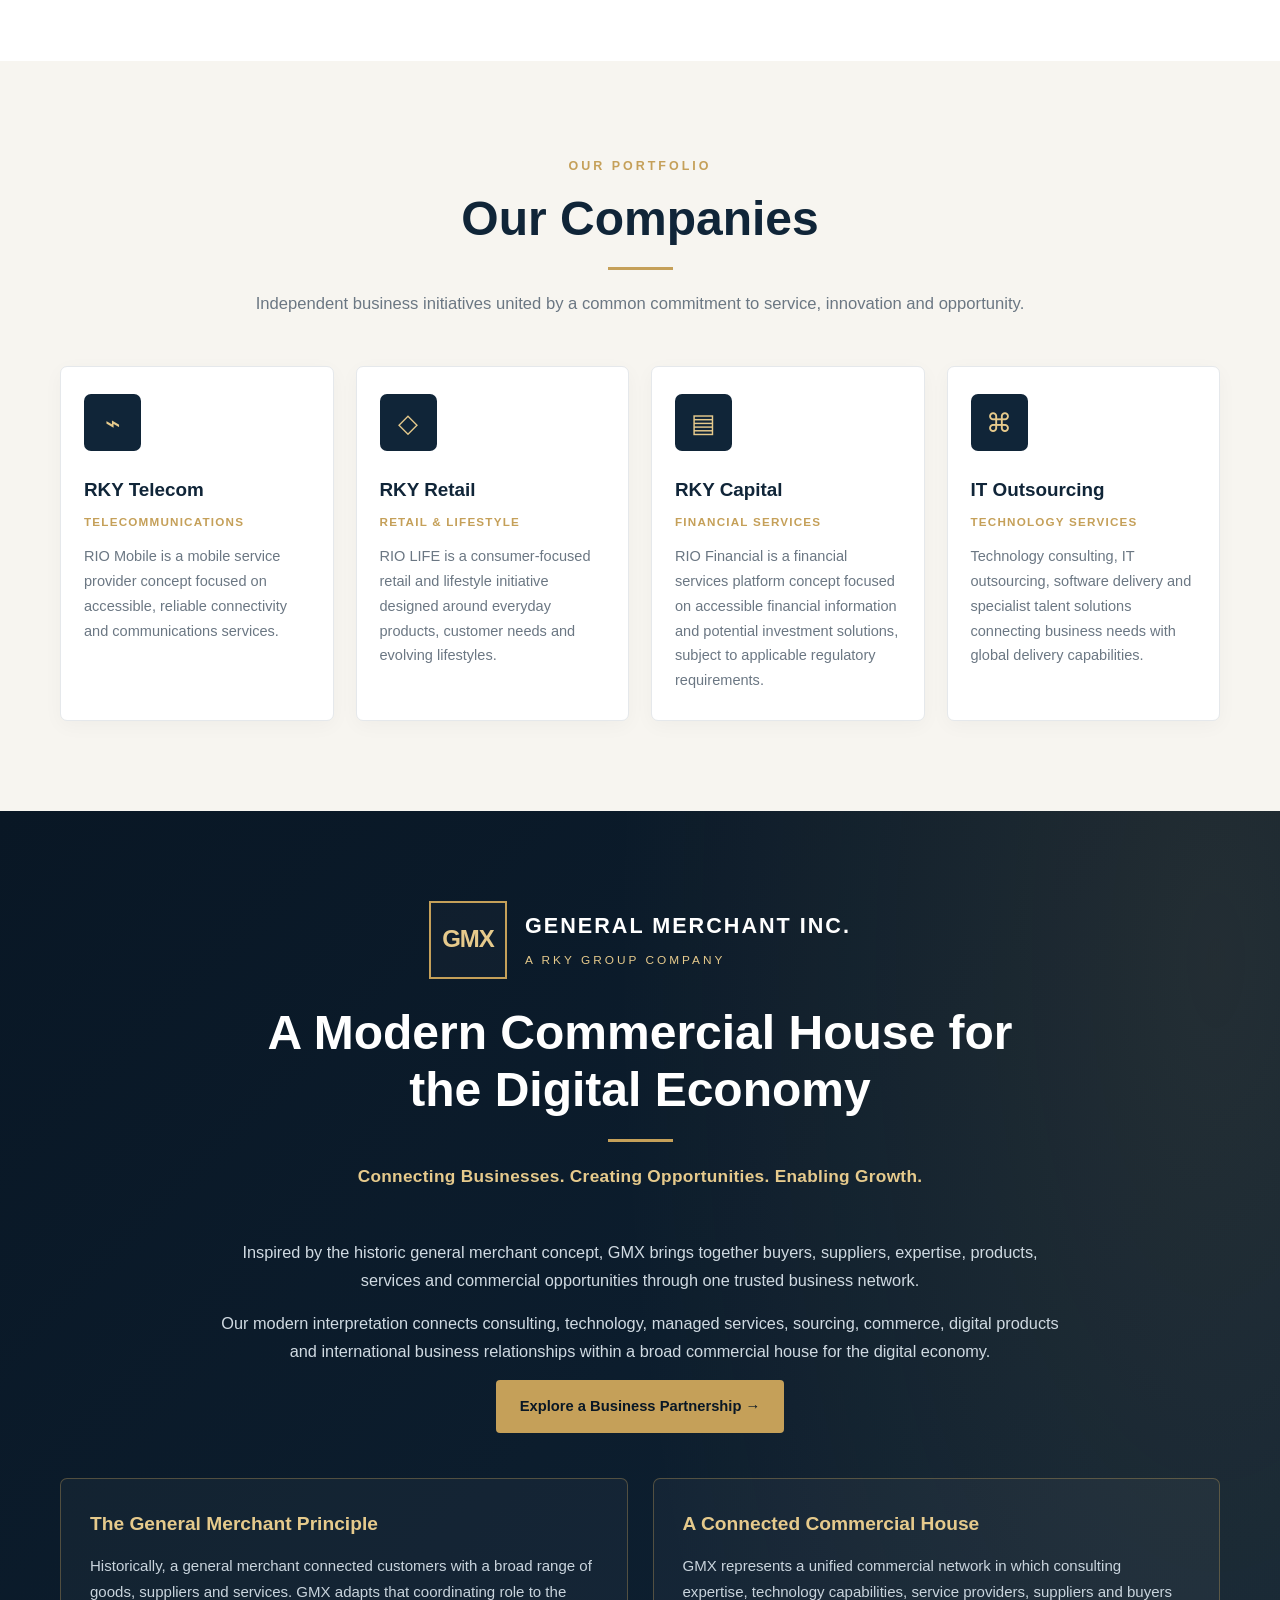
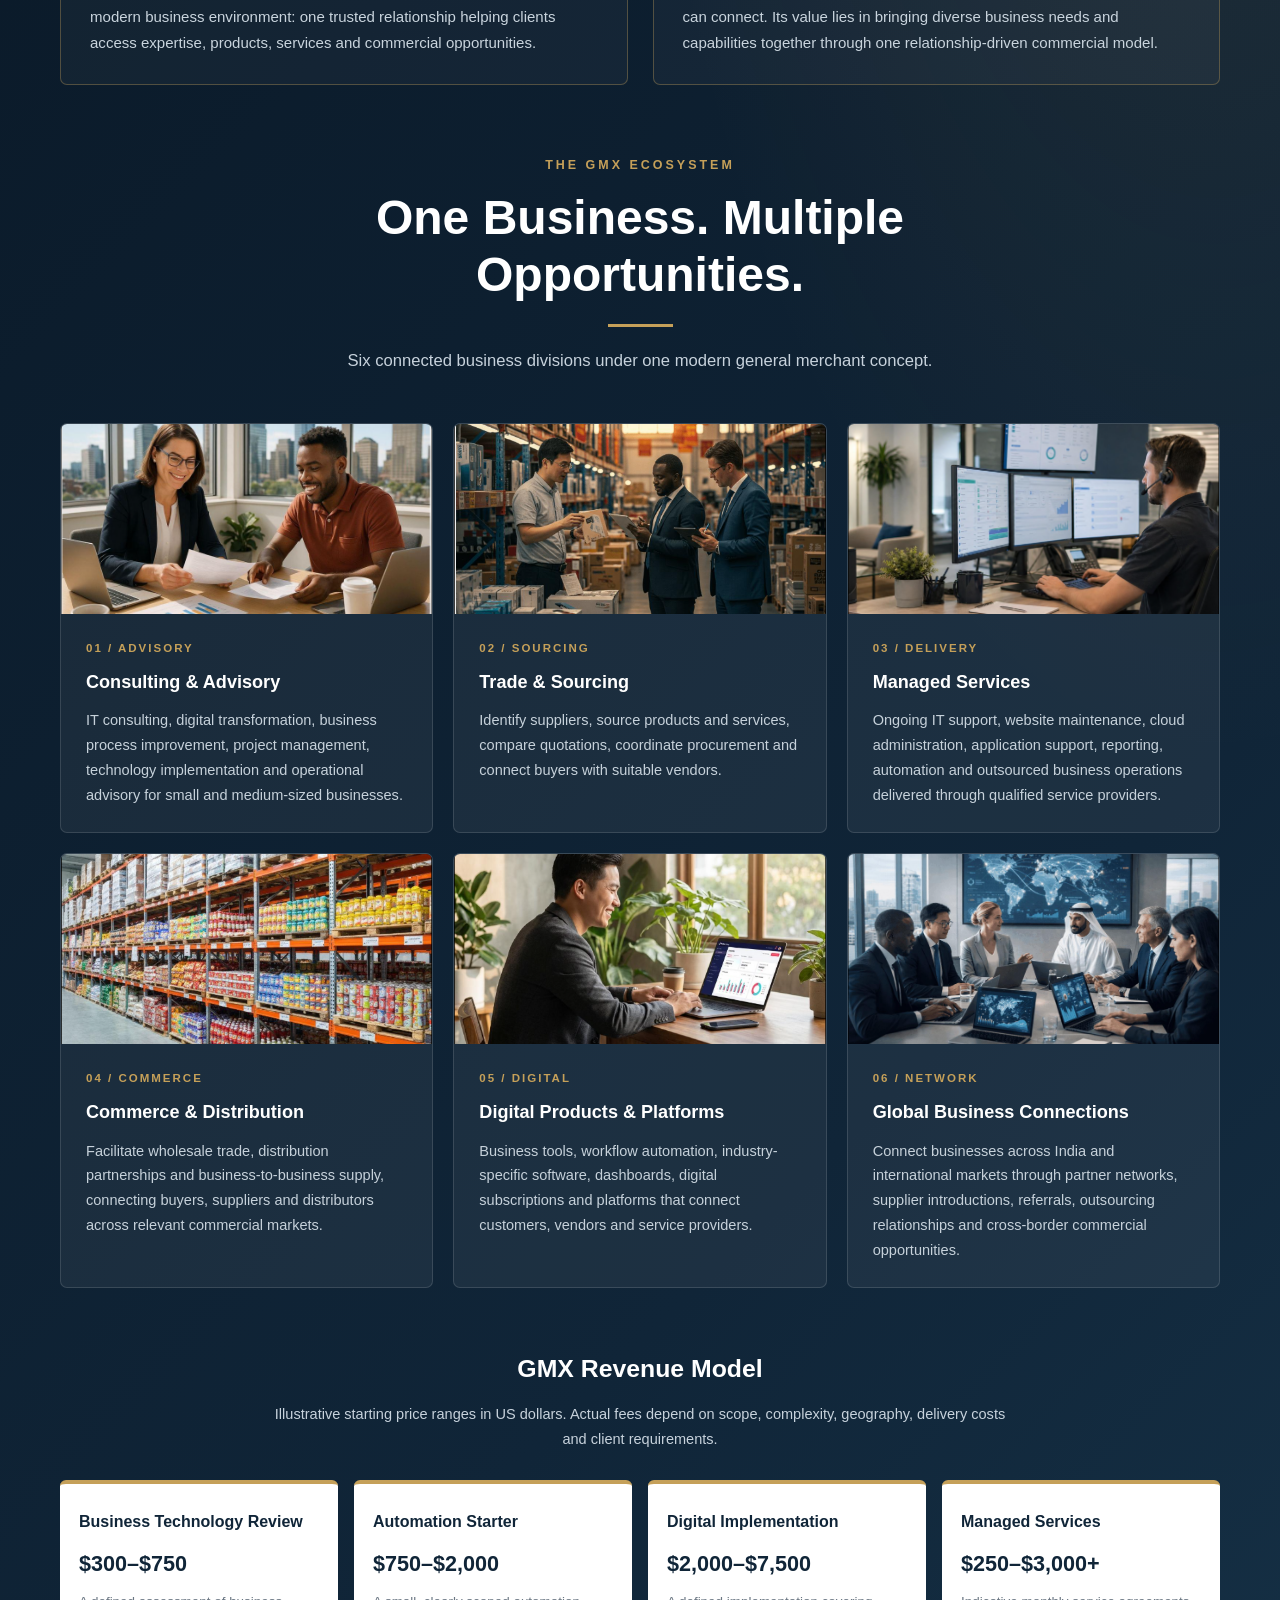
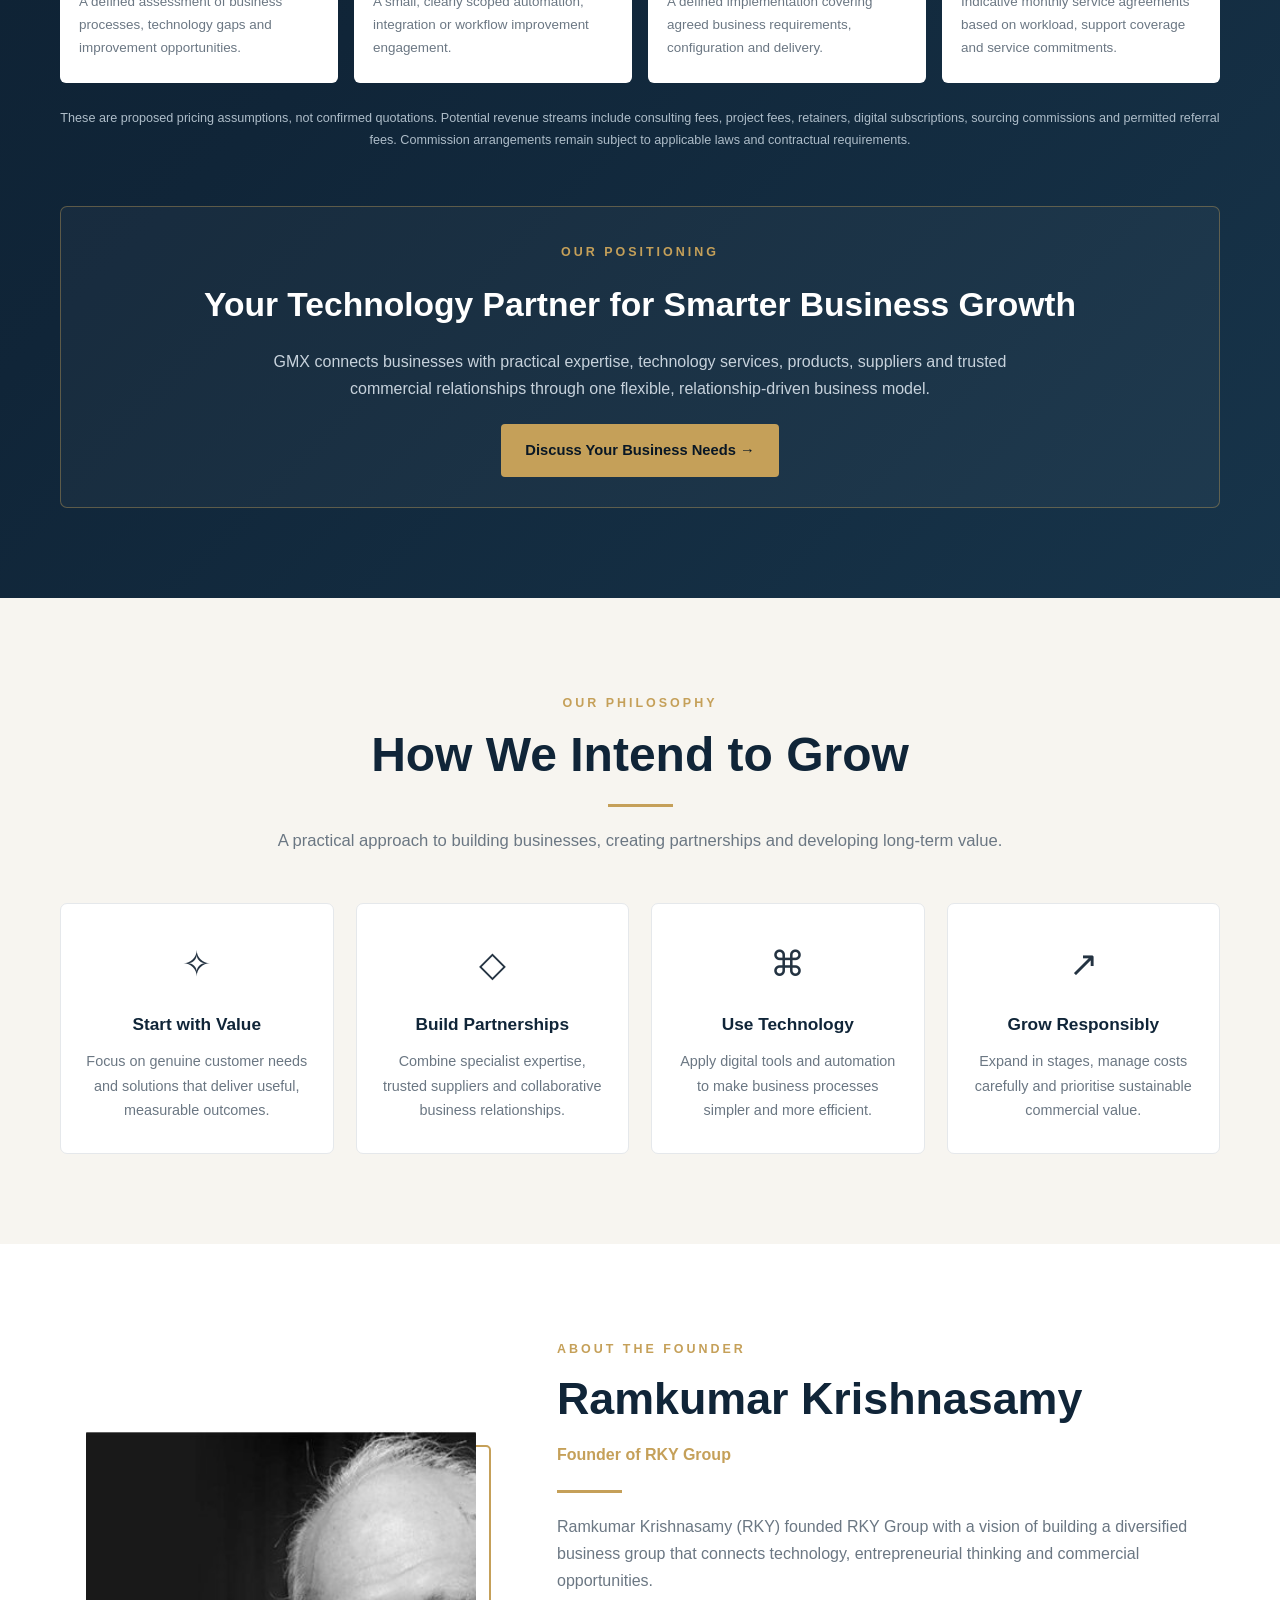
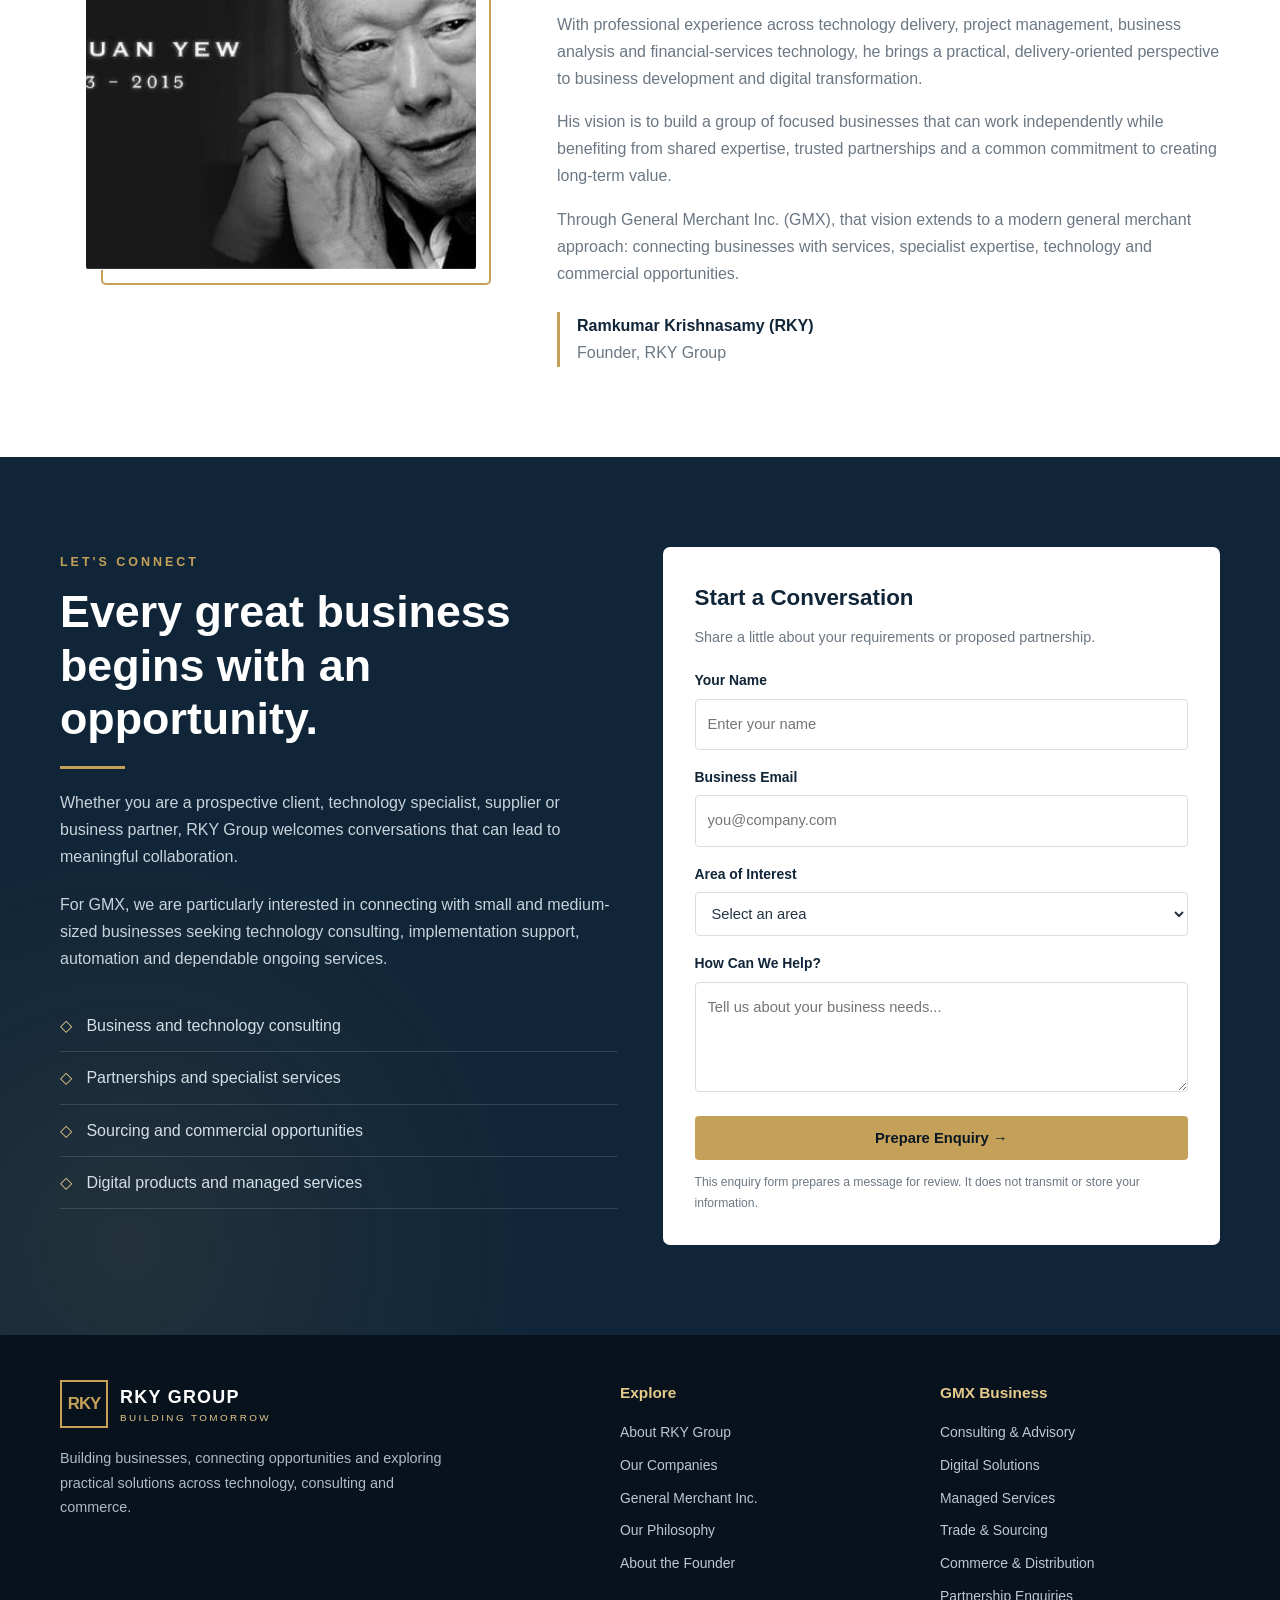
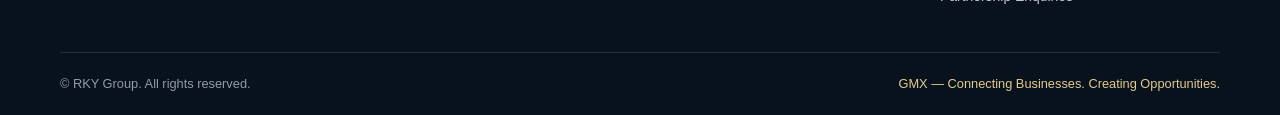
==== commit 5bfbb55a: "Update print statement from 'Hello' to 'Goodbye'" ====
--- a/index.html
+++ b/index.html
@@ -1538,7 +1538,7 @@
             <article class="gmx-card">
                 <div class="gmx-card-visual">
                     <img
-                        src="https://images.openai.com/static-rsc-4/OIGHefiZTTWuwmwS7STpqxb1OpETE4jvVnaX6L3fk8-WiOardD-5kxuR-3PvhXZ9DpDU4YVKCnFU9wb0i7UYS0qvFNxaxP5r4EH4WNy7YQyPDODEIMY4tIctemyseLizLH_IASt0yA3au0qA6VQb-LkAt6N0MT0TrZ_A0aV-yVw?purpose=inline"
+                        src="Pillar1.PNG"
                         alt="Business consulting and advisory"
                         loading="lazy"
                     >
@@ -1560,7 +1560,7 @@
             <article class="gmx-card">
                 <div class="gmx-card-visual">
                     <img
-                        src="https://images.openai.com/static-rsc-4/liY1dB1dInguRxHHnt5l69R25C5NXC5oJkPwgfw4XBbvs1inwiYeo-zIJsc9pcG9iqYHm4CrAwYmP3Q-UzH_QFqw1jSLTOPJKCwOwwQ5LPHibnlhMzqujLjgOnndoDd2LoT1G0YICEVFL4mpcUD5hii1JJW1lC4ljEqYRVkZ9d8?purpose=inline"
+                        src="Pillar2.PNG"
                         alt="Trade and product sourcing"
                         loading="lazy"
                     >
@@ -1581,7 +1581,7 @@
             <article class="gmx-card">
                 <div class="gmx-card-visual">
                     <img
-                        src="https://images.openai.com/static-rsc-4/X1ItFklGg4H0OaE27PC4ZdFPxryZWrOGxdp4s0iPIFImZcoLPDVk05VtDvpM37Chxkz5NQIGJOQFVP8gf4kxyavAwft8ztgM_IFYongzgd8RBPHYM_dVfu-bsWMPNIx3vFm-Nl3RkqUm3ex333LP3vo6z3AV1svHGB5lRriVJGM?purpose=inline"
+                        src="Pillar3.PNG"
                         alt="Managed IT services and technology support"
                         loading="lazy"
                     >
@@ -1603,7 +1603,7 @@
             <article class="gmx-card">
                 <div class="gmx-card-visual">
                     <img
-                        src="https://images.openai.com/static-rsc-4/XX3Wj4-ieUmCNLRi_yMYl86SfqVLuKMknNIKKovpLpWUmm4lMKreEpWT7bunZkBnn_TfMHH4orYEWZPmZ0Flv4pkXdID6jDIBcFfAZ2hNf5osqrAGy_2LlFCG3cCBBt-kZ9yySnmfq0KnVx2-i1KGc5p6fij7rFZf4jbF-A0aV-yVw?purpose=inline"
+                        src="Pillar4.PNG"
                         alt="Wholesale commerce and distribution"
                         loading="lazy"
                     >
@@ -1625,7 +1625,7 @@
             <article class="gmx-card">
                 <div class="gmx-card-visual">
                     <img
-                        src="https://images.openai.com/static-rsc-4/_EcQmMleT6LSfNWtwEh1eFRgtexXRo-_vzHPaRfWGYwB01_3JJY02AKaKOtELTL6pWEJAglq_Xhe8WsGd2CGW-0eiPdggWrBpAvA_eBvPbFY928T4CPfjswUskp7py5a0zRZB09vC9siEHamMs5-lYN5R0Nd-pnYNqp3Jcoper8?purpose=inline"
+                        src="Pillar5.PNG"
                         alt="Digital commerce products and platforms"
                         loading="lazy"
                     >
@@ -1647,7 +1647,7 @@
             <article class="gmx-card">
                 <div class="gmx-card-visual">
                     <img
-                        src="https://images.openai.com/static-rsc-4/YXIhf5t1KbiF6W0MiCcGR5aBLZw473yYsnDnTFrTPYKLb2_sC4Uzk2oCOt-l0tHcKIp9YsFgoKOjxGvbza_edR8epAwGG9XP_Tz5xT24kGIhNm970JnwgbSmsaDHFVwQRLzz97gtXKdU62uPb0vXUM5-P6OSQgUi3qa9cqQWcLA?purpose=inline"
+                        src="Pillar6.PNG"
                         alt="International business and global commerce"
                         loading="lazy"
                     >
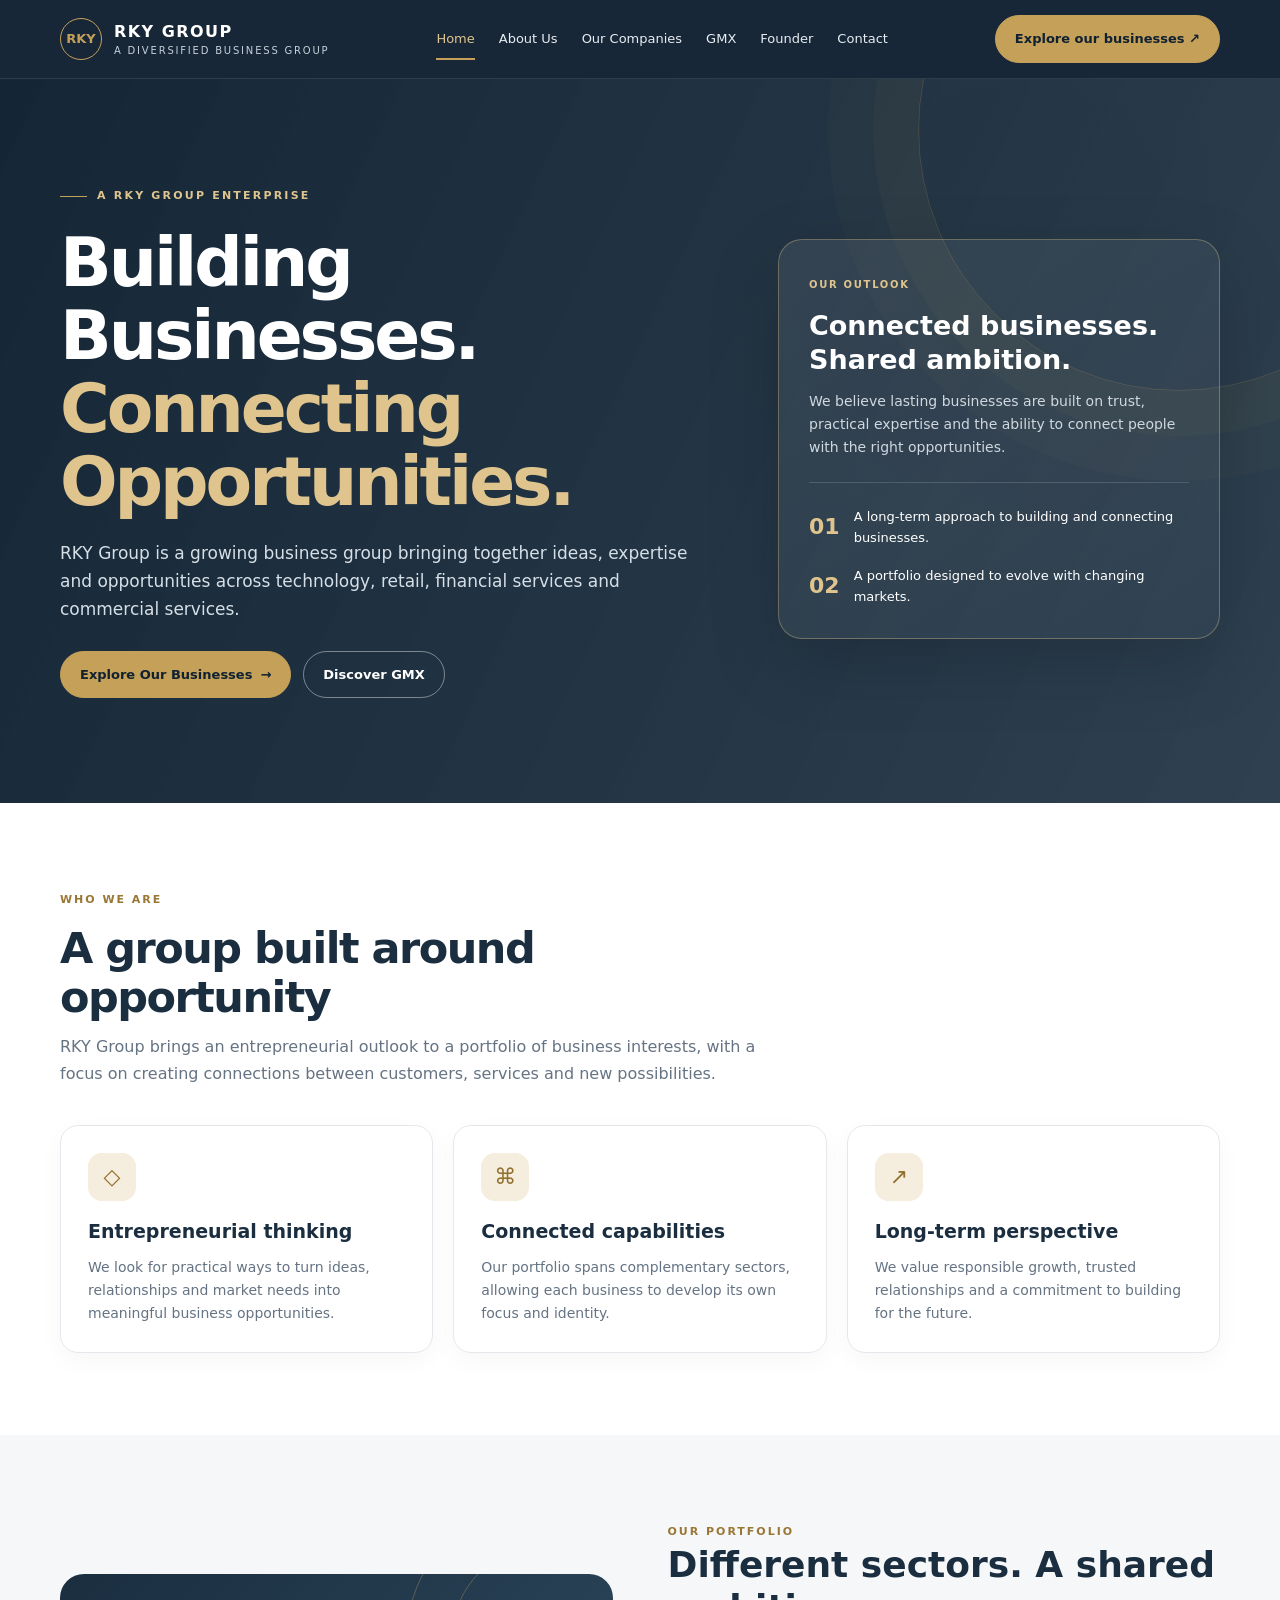
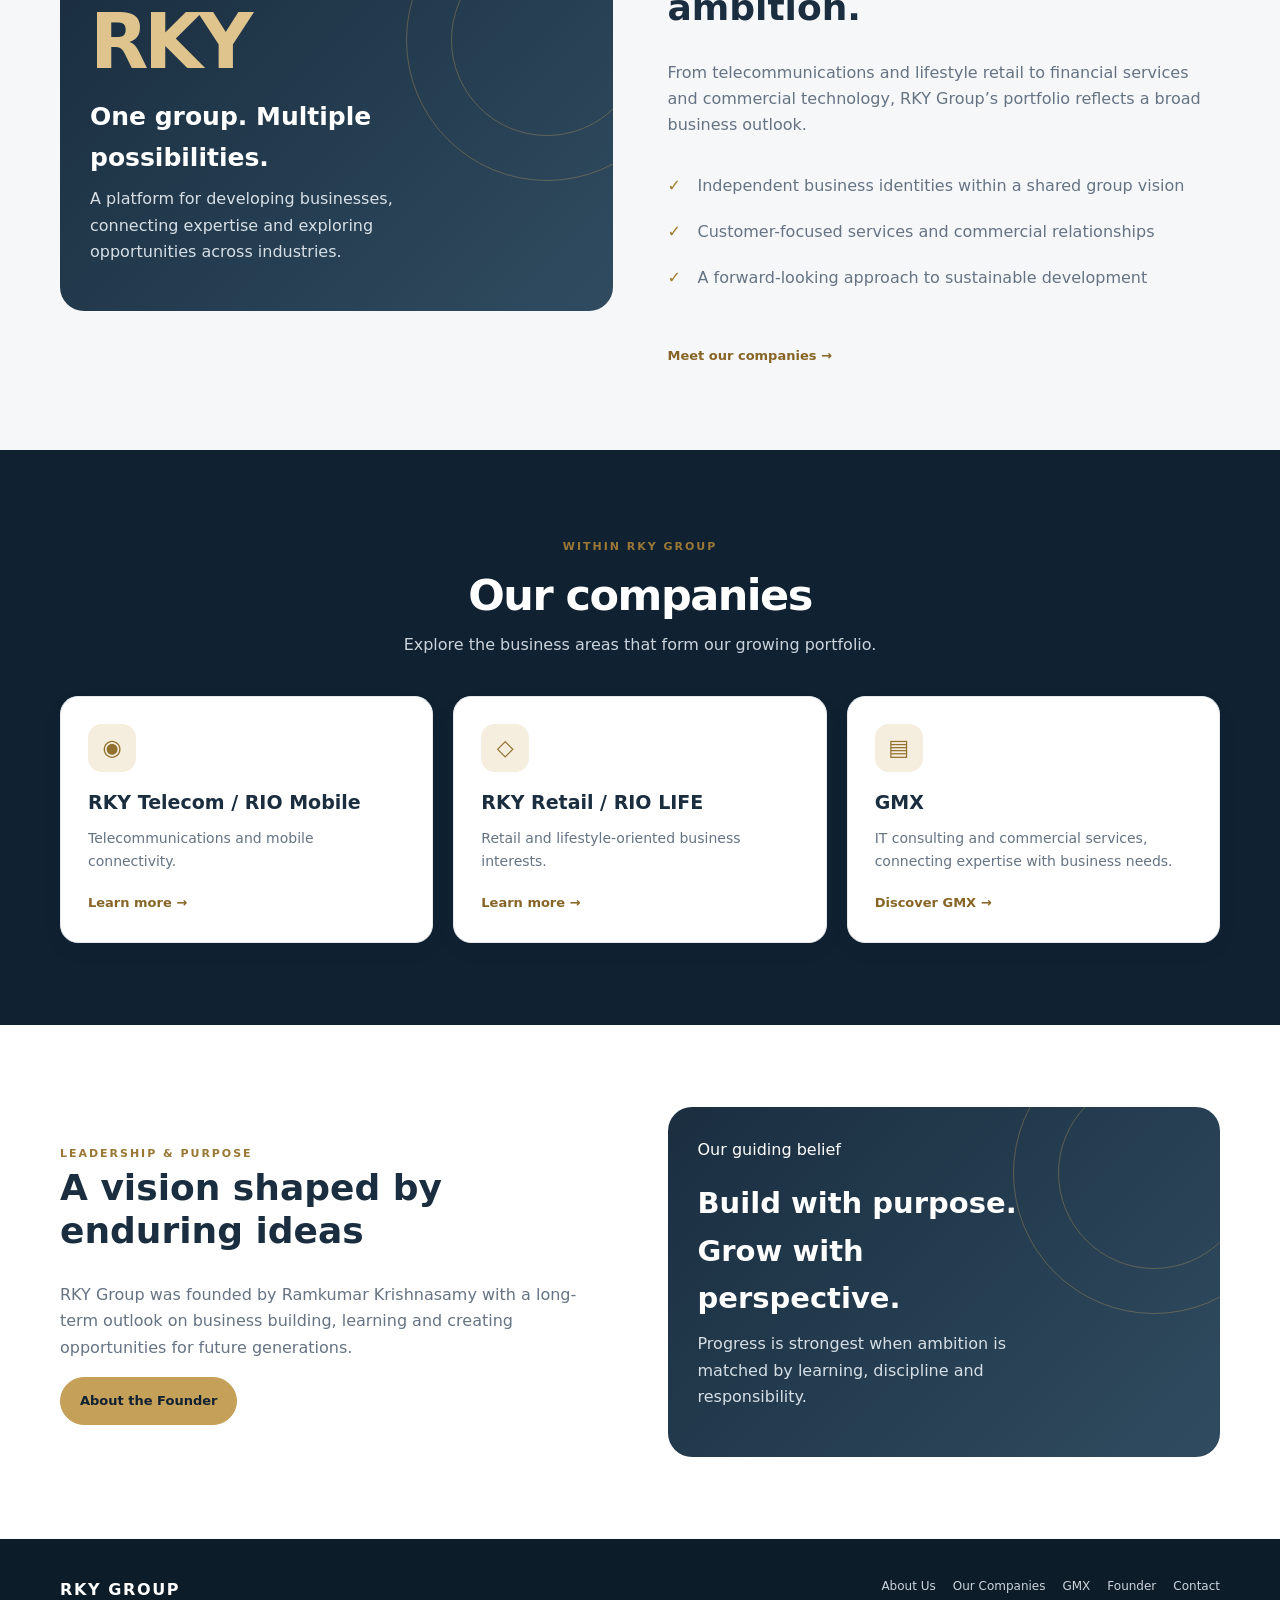
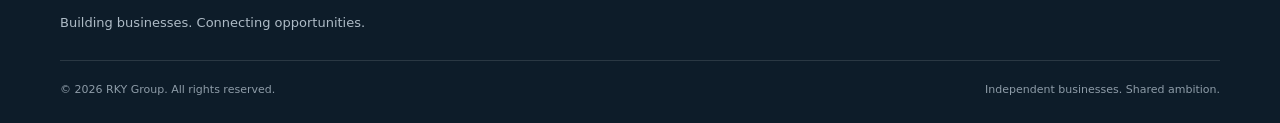
==== commit 5a791514: "V1.0 rebrand" ====
--- a/index.html
+++ b/index.html
@@ -1,2131 +1 @@
-
-<!DOCTYPE html>
-<html lang="en">
-<head>
-<meta charset="UTF-8">
-<meta name="viewport" content="width=device-width, initial-scale=1.0">
-
-<title>RKY Group | General Merchant Inc. | Global Business &amp; Technology</title>
-<meta name="description" content="RKY Group brings together technology, consulting, retail, financial services and global business opportunities. Discover General Merchant Inc. (GMX).">
-
-<style>
-:root {
-    --navy: #102538;
-    --navy-dark: #091725;
-    --navy-light: #1d3b53;
-    --gold: #c5a059;
-    --gold-light: #e6ca8c;
-    --cream: #f7f5f0;
-    --white: #ffffff;
-    --text: #243342;
-    --muted: #6b7783;
-    --border: #e5e8eb;
-    --shadow: 0 15px 45px rgba(9, 23, 37, 0.09);
-}
-
-* {
-    margin: 0;
-    padding: 0;
-    box-sizing: border-box;
-}
-
-html {
-    scroll-behavior: smooth;
-    scroll-padding-top: 85px;
-}
-
-body {
-    font-family: "Segoe UI", Arial, Helvetica, sans-serif;
-    background: var(--white);
-    color: var(--text);
-    line-height: 1.7;
-}
-
-a {
-    color: inherit;
-    text-decoration: none;
-}
-
-img {
-    max-width: 100%;
-    display: block;
-}
-
-.container {
-    width: min(1160px, 91%);
-    margin: auto;
-}
-
-.section {
-    padding: 90px 0;
-}
-
-.section-light {
-    background: var(--cream);
-}
-
-.section-dark {
-    background: var(--navy-dark);
-    color: var(--white);
-}
-
-.section-heading {
-    text-align: center;
-    max-width: 790px;
-    margin: 0 auto 48px;
-}
-
-.eyebrow {
-    display: inline-block;
-    color: var(--gold);
-    font-weight: 800;
-    font-size: 0.78rem;
-    letter-spacing: 3px;
-    text-transform: uppercase;
-    margin-bottom: 12px;
-}
-
-.section-heading h2 {
-    color: var(--navy);
-    font-size: clamp(2rem, 4vw, 3rem);
-    line-height: 1.2;
-    margin-bottom: 17px;
-}
-
-.section-dark .section-heading h2 {
-    color: var(--white);
-}
-
-.section-heading p {
-    color: var(--muted);
-    font-size: 1.04rem;
-}
-
-.section-dark .section-heading p {
-    color: #c2ccd5;
-}
-
-.gold-line {
-    width: 65px;
-    height: 3px;
-    background: var(--gold);
-    margin: 20px auto;
-}
-
-.btn {
-    display: inline-flex;
-    align-items: center;
-    justify-content: center;
-    gap: 9px;
-    padding: 13px 23px;
-    border-radius: 4px;
-    font-weight: 700;
-    font-size: 0.92rem;
-    transition: 0.25s ease;
-    cursor: pointer;
-    border: 1px solid transparent;
-}
-
-.btn-gold {
-    background: var(--gold);
-    color: var(--navy-dark);
-}
-
-.btn-gold:hover {
-    background: var(--gold-light);
-    transform: translateY(-2px);
-}
-
-.btn-outline {
-    color: var(--white);
-    border-color: rgba(255,255,255,0.55);
-    background: transparent;
-}
-
-.btn-outline:hover {
-    border-color: var(--gold);
-    color: var(--gold-light);
-}
-
-.btn-navy {
-    background: var(--navy);
-    color: var(--white);
-}
-
-.btn-navy:hover {
-    background: var(--navy-light);
-    transform: translateY(-2px);
-}
-
-/* HEADER & NAVIGATION */
-
-header {
-    background: rgba(9, 23, 37, 0.97);
-    position: sticky;
-    top: 0;
-    z-index: 1000;
-    border-bottom: 1px solid rgba(197,160,89,0.3);
-    backdrop-filter: blur(12px);
-}
-
-.navbar {
-    min-height: 78px;
-    display: flex;
-    align-items: center;
-    justify-content: space-between;
-    gap: 25px;
-}
-
-.brand {
-    display: flex;
-    align-items: center;
-    gap: 12px;
-    color: var(--white);
-    flex-shrink: 0;
-}
-
-.brand-logo {
-    width: 49px;
-    height: 49px;
-    object-fit: contain;
-    border-radius: 3px;
-}
-
-.brand-monogram {
-    width: 48px;
-    height: 48px;
-    display: grid;
-    place-items: center;
-    border: 2px solid var(--gold);
-    color: var(--gold);
-    font-weight: 900;
-    font-size: 1.05rem;
-    letter-spacing: -1px;
-}
-
-.brand-name {
-    display: block;
-    font-weight: 800;
-    font-size: 1.12rem;
-    letter-spacing: 1.3px;
-}
-
-.brand-subtitle {
-    display: block;
-    color: var(--gold-light);
-    font-size: 0.62rem;
-    letter-spacing: 2.4px;
-    margin-top: -3px;
-}
-
-.nav-links {
-    display: flex;
-    align-items: center;
-    gap: 23px;
-    list-style: none;
-}
-
-.nav-links a {
-    color: #e6ebef;
-    font-size: 0.86rem;
-    font-weight: 600;
-    transition: color 0.2s;
-}
-
-.nav-links a:hover {
-    color: var(--gold-light);
-}
-
-.nav-links .nav-cta {
-    color: var(--navy-dark);
-    background: var(--gold);
-    padding: 10px 15px;
-    border-radius: 3px;
-}
-
-.menu-toggle {
-    display: none;
-    color: var(--white);
-    background: transparent;
-    border: 1px solid rgba(255,255,255,0.25);
-    border-radius: 4px;
-    padding: 8px 12px;
-    font-size: 1.3rem;
-    cursor: pointer;
-}
-
-/* HERO */
-
-.hero {
-    min-height: 640px;
-    display: flex;
-    align-items: center;
-    position: relative;
-    overflow: hidden;
-    color: var(--white);
-    background:
-        radial-gradient(ellipse at 80% 40%, rgba(197,160,89,0.15), transparent 38%),
-        linear-gradient(120deg, #091725 0%, #102538 55%, #1b3850 100%);
-}
-
-.hero::before,
-.hero::after {
-    content: "";
-    position: absolute;
-    border: 1px solid rgba(197,160,89,0.17);
-    border-radius: 50%;
-}
-
-.hero::before {
-    width: 520px;
-    height: 520px;
-    right: -100px;
-    top: 35px;
-}
-
-.hero::after {
-    width: 390px;
-    height: 390px;
-    right: -35px;
-    top: 100px;
-}
-
-.hero-content {
-    position: relative;
-    z-index: 2;
-    padding: 90px 0;
-    max-width: 790px;
-}
-
-.hero-label {
-    color: var(--gold-light);
-    letter-spacing: 4px;
-    font-size: 0.78rem;
-    font-weight: 800;
-    text-transform: uppercase;
-    margin-bottom: 24px;
-}
-
-.hero h1 {
-    font-size: clamp(2.8rem, 6.4vw, 5.2rem);
-    line-height: 1.06;
-    letter-spacing: -2px;
-    margin-bottom: 23px;
-}
-
-.hero h1 span {
-    color: var(--gold-light);
-}
-
-.hero p {
-    color: #d2dbe2;
-    max-width: 680px;
-    font-size: 1.13rem;
-    margin-bottom: 30px;
-}
-
-.hero-actions {
-    display: flex;
-    flex-wrap: wrap;
-    gap: 14px;
-}
-
-.hero-highlights {
-    display: flex;
-    flex-wrap: wrap;
-    gap: 28px;
-    margin-top: 45px;
-    padding-top: 24px;
-    border-top: 1px solid rgba(255,255,255,0.16);
-}
-
-.hero-highlights div {
-    color: #d6dfe6;
-    font-size: 0.88rem;
-}
-
-.hero-highlights strong {
-    display: block;
-    color: var(--gold-light);
-    font-size: 1rem;
-    margin-bottom: 3px;
-}
-
-/* GROUP INTRODUCTION */
-
-.intro-grid {
-    display: grid;
-    grid-template-columns: 1.1fr 0.9fr;
-    gap: 55px;
-    align-items: center;
-}
-
-.intro-copy h2 {
-    color: var(--navy);
-    font-size: clamp(2rem, 4vw, 2.9rem);
-    line-height: 1.2;
-    margin-bottom: 22px;
-}
-
-.intro-copy p {
-    color: var(--muted);
-    margin-bottom: 16px;
-}
-
-.intro-visual {
-    min-height: 350px;
-    padding: 35px;
-    display: flex;
-    align-items: center;
-    justify-content: center;
-    background:
-        radial-gradient(circle at 50% 50%, rgba(197,160,89,0.2), transparent 55%),
-        linear-gradient(135deg, var(--navy), var(--navy-dark));
-    border-radius: 8px;
-    position: relative;
-    overflow: hidden;
-}
-
-.intro-visual::before,
-.intro-visual::after {
-    content: "";
-    position: absolute;
-    border: 1px solid rgba(197,160,89,0.35);
-    border-radius: 50%;
-}
-
-.intro-visual::before {
-    width: 310px;
-    height: 310px;
-}
-
-.intro-visual::after {
-    width: 230px;
-    height: 230px;
-}
-
-.visual-center {
-    width: 150px;
-    height: 150px;
-    border: 2px solid var(--gold);
-    border-radius: 50%;
-    display: flex;
-    flex-direction: column;
-    align-items: center;
-    justify-content: center;
-    color: var(--white);
-    position: relative;
-    z-index: 2;
-    background: rgba(9,23,37,0.8);
-    text-align: center;
-}
-
-.visual-center strong {
-    font-size: 2rem;
-    letter-spacing: 2px;
-    color: var(--gold-light);
-}
-
-.visual-center span {
-    font-size: 0.66rem;
-    letter-spacing: 2px;
-}
-
-.intro-stat {
-    display: grid;
-    grid-template-columns: 1fr 1fr;
-    gap: 18px;
-    margin-top: 28px;
-}
-
-.stat-box {
-    border-left: 3px solid var(--gold);
-    padding: 5px 0 5px 15px;
-}
-
-.stat-box strong {
-    display: block;
-    color: var(--navy);
-    font-size: 1.05rem;
-}
-
-.stat-box span {
-    font-size: 0.87rem;
-    color: var(--muted);
-}
-
-/* COMPANY PORTFOLIO */
-
-.company-grid {
-    display: grid;
-    grid-template-columns: repeat(4, minmax(0, 1fr));
-    gap: 22px;
-}
-
-.company-card {
-    background: var(--white);
-    border: 1px solid var(--border);
-    border-radius: 7px;
-    padding: 27px 23px;
-    box-shadow: 0 5px 20px rgba(9,23,37,0.035);
-    transition: 0.3s ease;
-}
-
-.company-card:hover {
-    transform: translateY(-6px);
-    border-color: var(--gold);
-    box-shadow: var(--shadow);
-}
-
-.company-icon {
-    width: 57px;
-    height: 57px;
-    border-radius: 7px;
-    background: var(--navy);
-    color: var(--gold-light);
-    display: grid;
-    place-items: center;
-    font-size: 1.65rem;
-    margin-bottom: 23px;
-}
-
-.company-card h3 {
-    color: var(--navy);
-    font-size: 1.18rem;
-    margin-bottom: 5px;
-}
-
-.company-card .company-label {
-    color: var(--gold);
-    font-size: 0.73rem;
-    font-weight: 800;
-    letter-spacing: 1.2px;
-    text-transform: uppercase;
-    margin-bottom: 13px;
-}
-
-.company-card p {
-    color: var(--muted);
-    font-size: 0.91rem;
-}
-
-/* GMX — GENERAL MERCHANT INC. */
-
-.gmx-section {
-    background:
-        radial-gradient(ellipse at 95% 5%, rgba(197,160,89,0.12), transparent 35%),
-        linear-gradient(135deg, #091725, #102538 65%, #17344a);
-    color: var(--white);
-    position: relative;
-    overflow: hidden;
-}
-
-.gmx-section .section-heading h2 {
-    color: var(--white);
-}
-
-.gmx-section .section-heading p {
-    color: #c7d2dc;
-}
-
-.gmx-brand {
-    display: inline-flex;
-    align-items: center;
-    gap: 18px;
-    margin-bottom: 25px;
-}
-
-.gmx-emblem {
-    width: 78px;
-    height: 78px;
-    border: 2px solid var(--gold);
-    display: grid;
-    place-items: center;
-    color: var(--gold-light);
-    font-weight: 900;
-    font-size: 1.5rem;
-    letter-spacing: -1px;
-    background: rgba(255,255,255,0.025);
-}
-
-.gmx-brand-text strong {
-    display: block;
-    font-size: 1.35rem;
-    letter-spacing: 2px;
-}
-
-.gmx-brand-text span {
-    color: var(--gold-light);
-    font-size: 0.74rem;
-    letter-spacing: 3px;
-}
-
-.gmx-tagline {
-    color: var(--gold-light) !important;
-    font-size: 1.08rem !important;
-    font-weight: 700;
-    letter-spacing: 0.3px;
-}
-
-.gmx-lead {
-    max-width: 850px;
-    margin: 0 auto 28px;
-    text-align: center;
-}
-
-.gmx-lead p {
-    color: #d0dae2;
-    font-size: 1.02rem;
-    margin-bottom: 15px;
-}
-
-.gmx-concept {
-    display: grid;
-    grid-template-columns: 1fr 1fr;
-    gap: 25px;
-    margin: 45px 0;
-}
-
-.concept-card {
-    padding: 29px;
-    border: 1px solid rgba(197,160,89,0.35);
-    border-radius: 7px;
-    background: rgba(255,255,255,0.035);
-}
-
-.concept-card h3 {
-    color: var(--gold-light);
-    margin-bottom: 12px;
-    font-size: 1.2rem;
-}
-
-.concept-card p {
-    color: #c9d4dd;
-    font-size: 0.94rem;
-}
-
-/* SIX GMX DIVISIONS WITH ORIGINAL VISUALS */
-
-.gmx-services {
-    display: grid;
-    grid-template-columns: repeat(3, minmax(0, 1fr));
-    gap: 20px;
-    margin-top: 36px;
-    align-items: stretch;
-}
-
-.gmx-card {
-    padding: 0;
-    min-width: 0;
-    overflow: hidden;
-    background: rgba(255,255,255,0.055);
-    border: 1px solid rgba(255,255,255,0.13);
-    border-radius: 7px;
-    transition: 0.3s ease;
-}
-
-.gmx-card:hover {
-    background: rgba(255,255,255,0.09);
-    border-color: var(--gold);
-    transform: translateY(-5px);
-}
-
-.gmx-card-visual {
-    width: 100%;
-    height: 190px;
-    overflow: hidden;
-    background: #f1f1f1;
-}
-
-.gmx-card-visual img {
-    display: block;
-    width: 100%;
-    height: 100%;
-    object-fit: cover;
-    object-position: center;
-    transition: transform 0.4s ease;
-}
-
-.gmx-card:hover .gmx-card-visual img {
-    transform: scale(1.04);
-}
-
-.gmx-card-content {
-    padding: 25px;
-}
-
-.gmx-card h3 {
-    font-size: 1.13rem;
-    margin-bottom: 11px;
-    color: var(--white);
-}
-
-.gmx-card p {
-    font-size: 0.91rem;
-    color: #c6d1da;
-}
-
-.gmx-card .card-number {
-    color: var(--gold);
-    font-size: 0.72rem;
-    font-weight: 800;
-    letter-spacing: 2px;
-    display: block;
-    margin-bottom: 8px;
-}
-
-/* GMX REVENUE MODEL */
-
-.gmx-pricing {
-    margin-top: 60px;
-}
-
-.gmx-pricing h3 {
-    text-align: center;
-    font-size: 1.55rem;
-    margin-bottom: 12px;
-}
-
-.pricing-note {
-    text-align: center;
-    color: #c7d2dc;
-    max-width: 750px;
-    margin: 0 auto 28px;
-    font-size: 0.91rem;
-}
-
-.pricing-grid {
-    display: grid;
-    grid-template-columns: repeat(4, minmax(0, 1fr));
-    gap: 16px;
-}
-
-.price-card {
-    padding: 24px 19px;
-    background: var(--white);
-    color: var(--text);
-    border-radius: 6px;
-    border-top: 4px solid var(--gold);
-}
-
-.price-card h4 {
-    color: var(--navy);
-    font-size: 1rem;
-    margin-bottom: 11px;
-}
-
-.price-card .price {
-    color: var(--navy);
-    font-weight: 900;
-    font-size: 1.35rem;
-    margin-bottom: 8px;
-}
-
-.price-card p {
-    color: var(--muted);
-    font-size: 0.84rem;
-}
-
-.gmx-disclaimer {
-    text-align: center;
-    color: #aebdc9;
-    font-size: 0.79rem;
-    margin-top: 25px;
-}
-
-.gmx-positioning {
-    margin-top: 55px;
-    padding: 30px;
-    text-align: center;
-    border: 1px solid rgba(197,160,89,0.4);
-    background: rgba(255,255,255,0.035);
-    border-radius: 7px;
-}
-
-.gmx-positioning h3 {
-    color: #fff;
-    font-size: clamp(1.5rem,3vw,2.1rem);
-    margin-bottom: 15px;
-}
-
-.gmx-positioning p {
-    max-width: 780px;
-    margin: 0 auto 22px;
-    color: #c7d2dc;
-}
-
-/* VISION & VALUES */
-
-.values-grid {
-    display: grid;
-    grid-template-columns: repeat(4, minmax(0, 1fr));
-    gap: 22px;
-}
-
-.value-card {
-    text-align: center;
-    padding: 30px 22px;
-    border: 1px solid var(--border);
-    background: var(--white);
-    border-radius: 7px;
-}
-
-.value-icon {
-    font-size: 2.2rem;
-    margin-bottom: 16px;
-}
-
-.value-card h3 {
-    color: var(--navy);
-    margin-bottom: 10px;
-    font-size: 1.08rem;
-}
-
-.value-card p {
-    color: var(--muted);
-    font-size: 0.9rem;
-}
-
-/* FOUNDER */
-
-.founder-grid {
-    display: grid;
-    grid-template-columns: 0.8fr 1.2fr;
-    gap: 55px;
-    align-items: center;
-}
-
-.founder-image-wrap {
-    position: relative;
-    max-width: 390px;
-    margin: auto;
-}
-
-.founder-image-wrap::before {
-    content: "";
-    position: absolute;
-    inset: 15px -15px -15px 15px;
-    border: 2px solid var(--gold);
-    border-radius: 5px;
-    z-index: 0;
-}
-
-.founder-image {
-    position: relative;
-    z-index: 1;
-    width: 100%;
-    height: 440px;
-    object-fit: cover;
-    object-position: center;
-    border-radius: 4px;
-    background: #e9e9e9;
-}
-
-.founder-placeholder {
-    display: none;
-    min-height: 380px;
-    background: linear-gradient(135deg, var(--navy), var(--navy-light));
-    color: var(--gold-light);
-    font-size: 4rem;
-    align-items: center;
-    justify-content: center;
-}
-
-.founder-copy h2 {
-    color: var(--navy);
-    font-size: clamp(2rem, 4vw, 2.8rem);
-    line-height: 1.2;
-    margin-bottom: 15px;
-}
-
-.founder-copy h3 {
-    color: var(--gold);
-    font-size: 1rem;
-    margin-bottom: 22px;
-    font-weight: 700;
-}
-
-.founder-copy p {
-    color: var(--muted);
-    margin-bottom: 16px;
-}
-
-.founder-signature {
-    border-left: 3px solid var(--gold);
-    padding-left: 17px;
-    margin-top: 25px;
-    color: var(--navy);
-    font-weight: 800;
-}
-
-/* CONTACT */
-
-.contact-section {
-    background:
-        radial-gradient(circle at 10% 90%, rgba(197,160,89,0.1), transparent 30%),
-        var(--navy);
-    color: var(--white);
-}
-
-.contact-grid {
-    display: grid;
-    grid-template-columns: 1fr 1fr;
-    gap: 45px;
-    align-items: start;
-}
-
-.contact-copy h2 {
-    font-size: clamp(2rem, 4vw, 2.8rem);
-    line-height: 1.2;
-    margin-bottom: 20px;
-}
-
-.contact-copy p {
-    color: #c8d3dc;
-    margin-bottom: 20px;
-}
-
-.contact-points {
-    margin-top: 28px;
-}
-
-.contact-point {
-    padding: 12px 0;
-    border-bottom: 1px solid rgba(255,255,255,0.13);
-    color: #d5dfe6;
-}
-
-.contact-point span {
-    color: var(--gold-light);
-    margin-right: 10px;
-}
-
-.contact-panel {
-    padding: 32px;
-    background: var(--white);
-    color: var(--text);
-    border-radius: 7px;
-}
-
-.contact-panel h3 {
-    color: var(--navy);
-    font-size: 1.4rem;
-    margin-bottom: 8px;
-}
-
-.contact-panel > p {
-    color: var(--muted);
-    font-size: 0.9rem;
-    margin-bottom: 20px;
-}
-
-.form-group {
-    margin-bottom: 16px;
-}
-
-.form-group label {
-    display: block;
-    font-size: 0.87rem;
-    font-weight: 700;
-    color: var(--navy);
-    margin-bottom: 6px;
-}
-
-.form-group input,
-.form-group select,
-.form-group textarea {
-    width: 100%;
-    padding: 12px;
-    font: inherit;
-    font-size: 0.92rem;
-    border: 1px solid #d8dee4;
-    border-radius: 4px;
-    background: #fff;
-    color: var(--text);
-}
-
-.form-group textarea {
-    min-height: 110px;
-    resize: vertical;
-}
-
-.form-group input:focus,
-.form-group select:focus,
-.form-group textarea:focus {
-    outline: 2px solid rgba(197,160,89,0.4);
-    border-color: var(--gold);
-}
-
-.contact-panel .btn {
-    width: 100%;
-}
-
-.form-note {
-    color: var(--muted);
-    font-size: 0.76rem;
-    margin-top: 12px;
-}
-
-/* FOOTER */
-
-footer {
-    background: #07121d;
-    color: #bdc8d1;
-    padding: 45px 0 20px;
-}
-
-.footer-main {
-    display: grid;
-    grid-template-columns: 1.3fr 0.7fr 0.7fr;
-    gap: 40px;
-    padding-bottom: 35px;
-}
-
-.footer-brand p {
-    max-width: 400px;
-    color: #aebbc6;
-    margin-top: 18px;
-    font-size: 0.9rem;
-}
-
-.footer-column h4 {
-    color: var(--gold-light);
-    font-size: 0.96rem;
-    margin-bottom: 15px;
-}
-
-.footer-column a {
-    display: block;
-    color: #bdc8d1;
-    font-size: 0.87rem;
-    margin-bottom: 9px;
-}
-
-.footer-column a:hover {
-    color: var(--gold-light);
-}
-
-.footer-bottom {
-    border-top: 1px solid rgba(255,255,255,0.12);
-    padding-top: 20px;
-    display: flex;
-    justify-content: space-between;
-    flex-wrap: wrap;
-    gap: 10px;
-    font-size: 0.8rem;
-    color: #8e9ca8;
-}
-
-.footer-bottom span {
-    color: var(--gold-light);
-}
-
-/* RESPONSIVE DESIGN */
-
-@media (max-width: 1000px) {
-    .nav-links {
-        gap: 13px;
-    }
-
-    .nav-links a {
-        font-size: 0.8rem;
-    }
-
-    .company-grid,
-    .pricing-grid,
-    .values-grid {
-        grid-template-columns: repeat(2, minmax(0, 1fr));
-    }
-
-    .gmx-services {
-        grid-template-columns: repeat(2, minmax(0, 1fr));
-    }
-}
-
-@media (max-width: 760px) {
-    .section {
-        padding: 65px 0;
-    }
-
-    .navbar {
-        min-height: 70px;
-    }
-
-    .menu-toggle {
-        display: block;
-    }
-
-    .nav-links {
-        display: none;
-        position: absolute;
-        left: 0;
-        right: 0;
-        top: 70px;
-        padding: 18px 5% 24px;
-        background: var(--navy-dark);
-        border-top: 1px solid rgba(197,160,89,0.3);
-        flex-direction: column;
-        align-items: stretch;
-        gap: 0;
-    }
-
-    .nav-links.open {
-        display: flex;
-    }
-
-    .nav-links li a {
-        display: block;
-        padding: 12px 0;
-        font-size: 0.95rem;
-    }
-
-    .nav-links .nav-cta {
-        text-align: center;
-        margin-top: 8px;
-    }
-
-    .hero {
-        min-height: 560px;
-    }
-
-    .hero-content {
-        padding: 75px 0;
-    }
-
-    .hero h1 {
-        letter-spacing: -1px;
-    }
-
-    .hero-highlights {
-        gap: 18px;
-    }
-
-    .intro-grid,
-    .founder-grid,
-    .contact-grid {
-        grid-template-columns: 1fr;
-        gap: 38px;
-    }
-
-    .intro-visual {
-        min-height: 300px;
-    }
-
-    .gmx-concept {
-        grid-template-columns: 1fr;
-    }
-
-    .founder-image-wrap {
-        max-width: 320px;
-        width: 88%;
-    }
-
-    .founder-image {
-        height: 380px;
-    }
-
-    .footer-main {
-        grid-template-columns: 1fr 1fr;
-    }
-
-    .footer-brand {
-        grid-column: 1 / -1;
-    }
-}
-
-@media (max-width: 480px) {
-    .brand-name {
-        font-size: 0.96rem;
-    }
-
-    .brand-subtitle {
-        font-size: 0.54rem;
-        letter-spacing: 1.8px;
-    }
-
-    .brand-logo,
-    .brand-monogram {
-        width: 42px;
-        height: 42px;
-    }
-
-    .hero h1 {
-        font-size: 2.65rem;
-    }
-
-    .hero p {
-        font-size: 1rem;
-    }
-
-    .hero-actions {
-        flex-direction: column;
-        align-items: stretch;
-    }
-
-    .hero-highlights {
-        display: grid;
-        grid-template-columns: 1fr 1fr;
-    }
-
-    .company-grid,
-    .gmx-services,
-    .pricing-grid,
-    .values-grid,
-    .intro-stat {
-        grid-template-columns: 1fr;
-    }
-
-    .gmx-card-visual {
-        height: 210px;
-    }
-
-    .company-card {
-        padding: 24px;
-    }
-
-    .gmx-card-content {
-        padding: 22px;
-    }
-
-    .contact-panel {
-        padding: 23px;
-    }
-
-    .footer-main {
-        grid-template-columns: 1fr;
-        gap: 28px;
-    }
-
-    .footer-brand {
-        grid-column: auto;
-    }
-
-    .footer-bottom {
-        flex-direction: column;
-    }
-}
-
-@media (prefers-reduced-motion: reduce) {
-    html {
-        scroll-behavior: auto;
-    }
-
-    *,
-    *::before,
-    *::after {
-        transition-duration: 0.01ms !important;
-    }
-
-    .gmx-card-visual img {
-        transition: none;
-    }
-}
-</style>
-</head>
-
-<body>
-
-<!-- HEADER -->
-
-<header>
-    <div class="container navbar">
-
-        <a href="#home" class="brand" aria-label="RKY Group homepage">
-            <img
-                src="RKYGROUPLogo.jpg"
-                alt="RKY Group Logo"
-                class="brand-logo"
-                onerror="this.style.display='none';this.nextElementSibling.style.display='grid';"
-            >
-            <span class="brand-monogram" style="display:none;">RKY</span>
-
-            <span>
-                <span class="brand-name">RKY GROUP</span>
-                <span class="brand-subtitle">BUILDING TOMORROW</span>
-            </span>
-        </a>
-
-        <button
-            class="menu-toggle"
-            id="menuToggle"
-            aria-label="Open navigation menu"
-            aria-expanded="false"
-            aria-controls="navLinks"
-        >☰</button>
-
-        <nav aria-label="Main navigation">
-            <ul class="nav-links" id="navLinks">
-                <li><a href="#home">Home</a></li>
-                <li><a href="#about">About</a></li>
-                <li><a href="#companies">Our Companies</a></li>
-                <li><a href="#gmx">GMX</a></li>
-                <li><a href="#founder">Founder</a></li>
-                <li><a href="#contact" class="nav-cta">Connect With Us</a></li>
-            </ul>
-        </nav>
-
-    </div>
-</header>
-
-<main>
-
-<!-- HERO -->
-
-<section class="hero" id="home">
-    <div class="container">
-        <div class="hero-content">
-
-            <div class="hero-label">
-                Independent Thinking. Global Ambition.
-            </div>
-
-            <h1>
-                Building Businesses.<br>
-                <span>Connecting Opportunities.</span>
-            </h1>
-
-            <p>
-                RKY Group is a growing business group bringing together
-                technology, consulting, commerce and entrepreneurial
-                initiatives to help businesses adapt, connect and grow
-                in an evolving global economy.
-            </p>
-
-            <div class="hero-actions">
-                <a href="#companies" class="btn btn-gold">
-                    Explore Our Businesses <span>→</span>
-                </a>
-                <a href="#gmx" class="btn btn-outline">
-                    Discover GMX
-                </a>
-            </div>
-
-            <div class="hero-highlights">
-                <div>
-                    <strong>Technology</strong>
-                    Digital capabilities
-                </div>
-                <div>
-                    <strong>Commerce</strong>
-                    Business connections
-                </div>
-                <div>
-                    <strong>Opportunity</strong>
-                    Sustainable growth
-                </div>
-            </div>
-
-        </div>
-    </div>
-</section>
-
-<!-- ABOUT RKY GROUP -->
-
-<section class="section" id="about">
-    <div class="container intro-grid">
-
-        <div class="intro-copy">
-            <span class="eyebrow">About RKY Group</span>
-
-            <h2>A diversified vision for a connected business world.</h2>
-            <div class="gold-line" style="margin-left:0;"></div>
-
-            <p>
-                RKY Group is built around a simple idea: businesses
-                create greater opportunities when technology, expertise,
-                services and commercial relationships work together.
-            </p>
-
-            <p>
-                Our vision brings together focused business ventures
-                serving different needs, with an emphasis on practical
-                solutions, trusted partnerships and long-term value.
-            </p>
-
-            <p>
-                From technology and digital services to consumer
-                businesses and new commercial initiatives, RKY Group
-                aims to develop a flexible portfolio that can evolve
-                with changing market needs.
-            </p>
-
-            <div class="intro-stat">
-                <div class="stat-box">
-                    <strong>Entrepreneurial</strong>
-                    <span>Built around practical opportunities</span>
-                </div>
-                <div class="stat-box">
-                    <strong>Collaborative</strong>
-                    <span>Powered by expertise and partnerships</span>
-                </div>
-                <div class="stat-box">
-                    <strong>Technology-led</strong>
-                    <span>Focused on useful digital capabilities</span>
-                </div>
-                <div class="stat-box">
-                    <strong>Growth-oriented</strong>
-                    <span>Designed for sustainable development</span>
-                </div>
-            </div>
-        </div>
-
-        <div class="intro-visual" aria-label="RKY Group business ecosystem illustration">
-            <div class="visual-center">
-                <strong>RKY</strong>
-                <span>GROUP</span>
-            </div>
-        </div>
-
-    </div>
-</section>
-
-<!-- OUR COMPANIES -->
-
-<section class="section section-light" id="companies">
-    <div class="container">
-
-        <div class="section-heading">
-            <span class="eyebrow">Our Portfolio</span>
-            <h2>Our Companies</h2>
-            <div class="gold-line"></div>
-            <p>
-                Independent business initiatives united by a common
-                commitment to service, innovation and opportunity.
-            </p>
-        </div>
-
-        <div class="company-grid">
-
-            <article class="company-card">
-                <div class="company-icon" aria-hidden="true">⌁</div>
-                <h3>RKY Telecom</h3>
-                <div class="company-label">Telecommunications</div>
-                <p>
-                    RIO Mobile is a mobile service provider concept
-                    focused on accessible, reliable connectivity
-                    and communications services.
-                </p>
-            </article>
-
-            <article class="company-card">
-                <div class="company-icon" aria-hidden="true">◇</div>
-                <h3>RKY Retail</h3>
-                <div class="company-label">Retail &amp; Lifestyle</div>
-                <p>
-                    RIO LIFE is a consumer-focused retail and lifestyle
-                    initiative designed around everyday products,
-                    customer needs and evolving lifestyles.
-                </p>
-            </article>
-
-            <article class="company-card">
-                <div class="company-icon" aria-hidden="true">▤</div>
-                <h3>RKY Capital</h3>
-                <div class="company-label">Financial Services</div>
-                <p>
-                    RIO Financial is a financial services platform
-                    concept focused on accessible financial information
-                    and potential investment solutions, subject to
-                    applicable regulatory requirements.
-                </p>
-            </article>
-
-            <article class="company-card">
-                <div class="company-icon" aria-hidden="true">⌘</div>
-                <h3>IT Outsourcing</h3>
-                <div class="company-label">Technology Services</div>
-                <p>
-                    Technology consulting, IT outsourcing, software
-                    delivery and specialist talent solutions connecting
-                    business needs with global delivery capabilities.
-                </p>
-            </article>
-
-        </div>
-    </div>
-</section>
-
-<!-- GENERAL MERCHANT INC. — GMX -->
-
-<section class="section gmx-section" id="gmx">
-    <div class="container">
-
-        <div class="section-heading">
-
-            <div class="gmx-brand">
-                <div class="gmx-emblem">GMX</div>
-                <div class="gmx-brand-text" style="text-align:left;">
-                    <strong>GENERAL MERCHANT INC.</strong>
-                    <span>A RKY GROUP COMPANY</span>
-                </div>
-            </div>
-
-            <h2>A Modern Commercial House for the Digital Economy</h2>
-            <div class="gold-line"></div>
-
-            <p class="gmx-tagline">
-                Connecting Businesses. Creating Opportunities. Enabling Growth.
-            </p>
-        </div>
-
-        <div class="gmx-lead">
-            <p>
-                Inspired by the historic general merchant concept,
-                GMX brings together buyers, suppliers, expertise,
-                products, services and commercial opportunities
-                through one trusted business network.
-            </p>
-
-            <p>
-                Our modern interpretation connects consulting,
-                technology, managed services, sourcing, commerce,
-                digital products and international business
-                relationships within a broad commercial house
-                for the digital economy.
-            </p>
-
-            <a href="#contact" class="btn btn-gold">
-                Explore a Business Partnership →
-            </a>
-        </div>
-
-        <!-- THE GMX CONCEPT -->
-
-        <div class="gmx-concept">
-
-            <article class="concept-card">
-                <h3>The General Merchant Principle</h3>
-                <p>
-                    Historically, a general merchant connected customers
-                    with a broad range of goods, suppliers and services.
-                    GMX adapts that coordinating role to the modern
-                    business environment: one trusted relationship
-                    helping clients access expertise, products,
-                    services and commercial opportunities.
-                </p>
-            </article>
-
-            <article class="concept-card">
-                <h3>A Connected Commercial House</h3>
-                <p>
-                    GMX represents a unified commercial network in which
-                    consulting expertise, technology capabilities,
-                    service providers, suppliers and buyers can connect.
-                    Its value lies in bringing diverse business needs
-                    and capabilities together through one relationship-driven
-                    commercial model.
-                </p>
-            </article>
-
-        </div>
-
-        <!-- SIX GMX BUSINESS DIVISIONS -->
-
-        <div class="section-heading" style="margin-top:65px;">
-            <span class="eyebrow">The GMX Ecosystem</span>
-            <h2>One Business. Multiple Opportunities.</h2>
-            <div class="gold-line"></div>
-            <p>
-                Six connected business divisions under one modern
-                general merchant concept.
-            </p>
-        </div>
-
-        <div class="gmx-services">
-
-            <!-- 01 CONSULTING & ADVISORY -->
-
-            <article class="gmx-card">
-                <div class="gmx-card-visual">
-                    <img
-                        src="Pillar1.PNG"
-                        alt="Business consulting and advisory"
-                        loading="lazy"
-                    >
-                </div>
-                <div class="gmx-card-content">
-                    <span class="card-number">01 / ADVISORY</span>
-                    <h3>Consulting &amp; Advisory</h3>
-                    <p>
-                        IT consulting, digital transformation, business
-                        process improvement, project management, technology
-                        implementation and operational advisory for small
-                        and medium-sized businesses.
-                    </p>
-                </div>
-            </article>
-
-            <!-- 02 TRADE & SOURCING -->
-
-            <article class="gmx-card">
-                <div class="gmx-card-visual">
-                    <img
-                        src="Pillar2.PNG"
-                        alt="Trade and product sourcing"
-                        loading="lazy"
-                    >
-                </div>
-                <div class="gmx-card-content">
-                    <span class="card-number">02 / SOURCING</span>
-                    <h3>Trade &amp; Sourcing</h3>
-                    <p>
-                        Identify suppliers, source products and services,
-                        compare quotations, coordinate procurement and
-                        connect buyers with suitable vendors.
-                    </p>
-                </div>
-            </article>
-
-            <!-- 03 MANAGED SERVICES -->
-
-            <article class="gmx-card">
-                <div class="gmx-card-visual">
-                    <img
-                        src="Pillar3.PNG"
-                        alt="Managed IT services and technology support"
-                        loading="lazy"
-                    >
-                </div>
-                <div class="gmx-card-content">
-                    <span class="card-number">03 / DELIVERY</span>
-                    <h3>Managed Services</h3>
-                    <p>
-                        Ongoing IT support, website maintenance, cloud
-                        administration, application support, reporting,
-                        automation and outsourced business operations
-                        delivered through qualified service providers.
-                    </p>
-                </div>
-            </article>
-
-            <!-- 04 COMMERCE & DISTRIBUTION -->
-
-            <article class="gmx-card">
-                <div class="gmx-card-visual">
-                    <img
-                        src="Pillar4.PNG"
-                        alt="Wholesale commerce and distribution"
-                        loading="lazy"
-                    >
-                </div>
-                <div class="gmx-card-content">
-                    <span class="card-number">04 / COMMERCE</span>
-                    <h3>Commerce &amp; Distribution</h3>
-                    <p>
-                        Facilitate wholesale trade, distribution
-                        partnerships and business-to-business supply,
-                        connecting buyers, suppliers and distributors
-                        across relevant commercial markets.
-                    </p>
-                </div>
-            </article>
-
-            <!-- 05 DIGITAL PRODUCTS & PLATFORMS -->
-
-            <article class="gmx-card">
-                <div class="gmx-card-visual">
-                    <img
-                        src="Pillar5.PNG"
-                        alt="Digital commerce products and platforms"
-                        loading="lazy"
-                    >
-                </div>
-                <div class="gmx-card-content">
-                    <span class="card-number">05 / DIGITAL</span>
-                    <h3>Digital Products &amp; Platforms</h3>
-                    <p>
-                        Business tools, workflow automation, industry-specific
-                        software, dashboards, digital subscriptions and
-                        platforms that connect customers, vendors and
-                        service providers.
-                    </p>
-                </div>
-            </article>
-
-            <!-- 06 GLOBAL BUSINESS CONNECTIONS -->
-
-            <article class="gmx-card">
-                <div class="gmx-card-visual">
-                    <img
-                        src="Pillar6.PNG"
-                        alt="International business and global commerce"
-                        loading="lazy"
-                    >
-                </div>
-                <div class="gmx-card-content">
-                    <span class="card-number">06 / NETWORK</span>
-                    <h3>Global Business Connections</h3>
-                    <p>
-                        Connect businesses across India and international
-                        markets through partner networks, supplier
-                        introductions, referrals, outsourcing relationships
-                        and cross-border commercial opportunities.
-                    </p>
-                </div>
-            </article>
-
-        </div>
-
-        <!-- GMX REVENUE MODEL -->
-
-        <div class="gmx-pricing">
-
-            <h3>GMX Revenue Model</h3>
-
-            <p class="pricing-note">
-                Illustrative starting price ranges in US dollars.
-                Actual fees depend on scope, complexity, geography,
-                delivery costs and client requirements.
-            </p>
-
-            <div class="pricing-grid">
-
-                <article class="price-card">
-                    <h4>Business Technology Review</h4>
-                    <div class="price">$300–$750</div>
-                    <p>
-                        A defined assessment of business processes,
-                        technology gaps and improvement opportunities.
-                    </p>
-                </article>
-
-                <article class="price-card">
-                    <h4>Automation Starter</h4>
-                    <div class="price">$750–$2,000</div>
-                    <p>
-                        A small, clearly scoped automation, integration
-                        or workflow improvement engagement.
-                    </p>
-                </article>
-
-                <article class="price-card">
-                    <h4>Digital Implementation</h4>
-                    <div class="price">$2,000–$7,500</div>
-                    <p>
-                        A defined implementation covering agreed
-                        business requirements, configuration and delivery.
-                    </p>
-                </article>
-
-                <article class="price-card">
-                    <h4>Managed Services</h4>
-                    <div class="price">$250–$3,000+</div>
-                    <p>
-                        Indicative monthly service agreements based on
-                        workload, support coverage and service commitments.
-                    </p>
-                </article>
-
-            </div>
-
-            <p class="gmx-disclaimer">
-                These are proposed pricing assumptions, not confirmed
-                quotations. Potential revenue streams include consulting
-                fees, project fees, retainers, digital subscriptions,
-                sourcing commissions and permitted referral fees.
-                Commission arrangements remain subject to applicable
-                laws and contractual requirements.
-            </p>
-
-        </div>
-
-        <!-- GMX POSITIONING -->
-
-        <div class="gmx-positioning">
-            <span class="eyebrow">Our Positioning</span>
-
-            <h3>Your Technology Partner for Smarter Business Growth</h3>
-
-            <p>
-                GMX connects businesses with practical expertise,
-                technology services, products, suppliers and trusted
-                commercial relationships through one flexible,
-                relationship-driven business model.
-            </p>
-
-            <a href="#contact" class="btn btn-gold">
-                Discuss Your Business Needs →
-            </a>
-        </div>
-
-    </div>
-</section>
-
-<!-- VISION & VALUES -->
-
-<section class="section section-light" id="vision">
-    <div class="container">
-
-        <div class="section-heading">
-            <span class="eyebrow">Our Philosophy</span>
-            <h2>How We Intend to Grow</h2>
-            <div class="gold-line"></div>
-            <p>
-                A practical approach to building businesses,
-                creating partnerships and developing long-term value.
-            </p>
-        </div>
-
-        <div class="values-grid">
-
-            <article class="value-card">
-                <div class="value-icon" aria-hidden="true">✧</div>
-                <h3>Start with Value</h3>
-                <p>
-                    Focus on genuine customer needs and solutions
-                    that deliver useful, measurable outcomes.
-                </p>
-            </article>
-
-            <article class="value-card">
-                <div class="value-icon" aria-hidden="true">◇</div>
-                <h3>Build Partnerships</h3>
-                <p>
-                    Combine specialist expertise, trusted suppliers
-                    and collaborative business relationships.
-                </p>
-            </article>
-
-            <article class="value-card">
-                <div class="value-icon" aria-hidden="true">⌘</div>
-                <h3>Use Technology</h3>
-                <p>
-                    Apply digital tools and automation to make
-                    business processes simpler and more efficient.
-                </p>
-            </article>
-
-            <article class="value-card">
-                <div class="value-icon" aria-hidden="true">↗</div>
-                <h3>Grow Responsibly</h3>
-                <p>
-                    Expand in stages, manage costs carefully
-                    and prioritise sustainable commercial value.
-                </p>
-            </article>
-
-        </div>
-    </div>
-</section>
-
-<!-- ABOUT THE FOUNDER -->
-
-<section class="section" id="founder">
-    <div class="container founder-grid">
-
-        <div class="founder-image-wrap">
-            <img
-                src="founder.jpg"
-                alt="Portrait of Ramkumar Krishnasamy, founder of RKY Group"
-                class="founder-image"
-                onerror="this.style.display='none';this.nextElementSibling.style.display='flex';"
-            >
-
-            <div class="founder-placeholder" aria-hidden="true">
-                RKY
-            </div>
-        </div>
-
-        <div class="founder-copy">
-            <span class="eyebrow">About the Founder</span>
-
-            <h2>Ramkumar Krishnasamy</h2>
-
-            <h3>Founder of RKY Group</h3>
-
-            <div class="gold-line" style="margin-left:0;"></div>
-
-            <p>
-                Ramkumar Krishnasamy (RKY) founded RKY Group with
-                a vision of building a diversified business group
-                that connects technology, entrepreneurial thinking
-                and commercial opportunities.
-            </p>
-
-            <p>
-                With professional experience across technology
-                delivery, project management, business analysis
-                and financial-services technology, he brings
-                a practical, delivery-oriented perspective to
-                business development and digital transformation.
-            </p>
-
-            <p>
-                His vision is to build a group of focused businesses
-                that can work independently while benefiting from
-                shared expertise, trusted partnerships and a common
-                commitment to creating long-term value.
-            </p>
-
-            <p>
-                Through General Merchant Inc. (GMX), that vision
-                extends to a modern general merchant approach:
-                connecting businesses with services, specialist
-                expertise, technology and commercial opportunities.
-            </p>
-
-            <div class="founder-signature">
-                Ramkumar Krishnasamy (RKY)<br>
-                <span style="font-weight:400;color:#6b7783;">
-                    Founder, RKY Group
-                </span>
-            </div>
-        </div>
-
-    </div>
-</section>
-
-<!-- CONTACT -->
-
-<section class="section contact-section" id="contact">
-    <div class="container contact-grid">
-
-        <div class="contact-copy">
-            <span class="eyebrow">Let's Connect</span>
-
-            <h2>Every great business begins with an opportunity.</h2>
-
-            <div class="gold-line" style="margin-left:0;"></div>
-
-            <p>
-                Whether you are a prospective client, technology
-                specialist, supplier or business partner, RKY Group
-                welcomes conversations that can lead to meaningful
-                collaboration.
-            </p>
-
-            <p>
-                For GMX, we are particularly interested in connecting
-                with small and medium-sized businesses seeking
-                technology consulting, implementation support,
-                automation and dependable ongoing services.
-            </p>
-
-            <div class="contact-points">
-                <div class="contact-point">
-                    <span>◇</span> Business and technology consulting
-                </div>
-                <div class="contact-point">
-                    <span>◇</span> Partnerships and specialist services
-                </div>
-                <div class="contact-point">
-                    <span>◇</span> Sourcing and commercial opportunities
-                </div>
-                <div class="contact-point">
-                    <span>◇</span> Digital products and managed services
-                </div>
-            </div>
-        </div>
-
-        <div class="contact-panel">
-            <h3>Start a Conversation</h3>
-
-            <p>
-                Share a little about your requirements or proposed
-                partnership.
-            </p>
-
-            <form id="contactForm">
-
-                <div class="form-group">
-                    <label for="name">Your Name</label>
-                    <input
-                        type="text"
-                        id="name"
-                        name="name"
-                        placeholder="Enter your name"
-                        required
-                    >
-                </div>
-
-                <div class="form-group">
-                    <label for="email">Business Email</label>
-                    <input
-                        type="email"
-                        id="email"
-                        name="email"
-                        placeholder="you@company.com"
-                        required
-                    >
-                </div>
-
-                <div class="form-group">
-                    <label for="interest">Area of Interest</label>
-                    <select id="interest" name="interest" required>
-                        <option value="">Select an area</option>
-                        <option value="RKY Group Partnership">RKY Group Partnership</option>
-                        <option value="GMX Consulting">GMX Consulting &amp; Advisory</option>
-                        <option value="Digital Solutions">Digital Solutions &amp; Automation</option>
-                        <option value="Managed Services">Managed Services</option>
-                        <option value="Trade and Sourcing">Trade &amp; Sourcing</option>
-                        <option value="Commerce and Distribution">Commerce &amp; Distribution</option>
-                        <option value="Global Business Connections">Global Business Connections</option>
-                        <option value="Other">Other Opportunity</option>
-                    </select>
-                </div>
-
-                <div class="form-group">
-                    <label for="message">How Can We Help?</label>
-                    <textarea
-                        id="message"
-                        name="message"
-                        placeholder="Tell us about your business needs..."
-                        required
-                    ></textarea>
-                </div>
-
-                <button type="submit" class="btn btn-gold">
-                    Prepare Enquiry →
-                </button>
-
-                <p class="form-note" id="formNote">
-                    This enquiry form prepares a message for review.
-                    It does not transmit or store your information.
-                </p>
-
-            </form>
-        </div>
-
-    </div>
-</section>
-
-</main>
-
-<!-- FOOTER -->
-
-<footer>
-    <div class="container">
-
-        <div class="footer-main">
-
-            <div class="footer-brand">
-                <a href="#home" class="brand">
-                    <span class="brand-monogram">RKY</span>
-                    <span>
-                        <span class="brand-name">RKY GROUP</span>
-                        <span class="brand-subtitle">BUILDING TOMORROW</span>
-                    </span>
-                </a>
-
-                <p>
-                    Building businesses, connecting opportunities
-                    and exploring practical solutions across
-                    technology, consulting and commerce.
-                </p>
-            </div>
-
-            <div class="footer-column">
-                <h4>Explore</h4>
-                <a href="#about">About RKY Group</a>
-                <a href="#companies">Our Companies</a>
-                <a href="#gmx">General Merchant Inc.</a>
-                <a href="#vision">Our Philosophy</a>
-                <a href="#founder">About the Founder</a>
-            </div>
-
-            <div class="footer-column">
-                <h4>GMX Business</h4>
-                <a href="#gmx">Consulting &amp; Advisory</a>
-                <a href="#gmx">Digital Solutions</a>
-                <a href="#gmx">Managed Services</a>
-                <a href="#gmx">Trade &amp; Sourcing</a>
-                <a href="#gmx">Commerce &amp; Distribution</a>
-                <a href="#contact">Partnership Enquiries</a>
-            </div>
-
-        </div>
-
-        <div class="footer-bottom">
-            <div>
-                © <span id="currentYear"></span> RKY Group.
-                All rights reserved.
-            </div>
-            <div>
-                <span>GMX — Connecting Businesses. Creating Opportunities.</span>
-            </div>
-        </div>
-
-    </div>
-</footer>
-
-<!-- JAVASCRIPT -->
-
-<script>
-(function () {
-    "use strict";
-
-    const menuToggle = document.getElementById("menuToggle");
-    const navLinks = document.getElementById("navLinks");
-
-    menuToggle.addEventListener("click", function () {
-        const isOpen = navLinks.classList.toggle("open");
-
-        menuToggle.setAttribute("aria-expanded", String(isOpen));
-        menuToggle.setAttribute(
-            "aria-label",
-            isOpen ? "Close navigation menu" : "Open navigation menu"
-        );
-
-        menuToggle.textContent = isOpen ? "✕" : "☰";
-    });
-
-    navLinks.querySelectorAll("a").forEach(function (link) {
-        link.addEventListener("click", function () {
-            navLinks.classList.remove("open");
-            menuToggle.setAttribute("aria-expanded", "false");
-            menuToggle.setAttribute("aria-label", "Open navigation menu");
-            menuToggle.textContent = "☰";
-        });
-    });
-
-    document.getElementById("currentYear").textContent =
-        new Date().getFullYear();
-
-    /*
-      The contact form is intentionally front-end only.
-      It does not send, save or transmit personal information.
-      Configure an authorised form service or backend before
-      accepting enquiries through a published website.
-    */
-
-    document.getElementById("contactForm").addEventListener(
-        "submit",
-        function (event) {
-            event.preventDefault();
-
-            const form = event.currentTarget;
-
-            if (!form.reportValidity()) {
-                return;
-            }
-
-            const name = document.getElementById("name").value.trim();
-            const email = document.getElementById("email").value.trim();
-            const interest = document.getElementById("interest").value;
-            const message = document.getElementById("message").value.trim();
-
-            const subject = "Business enquiry — " + interest;
-
-            const body = [
-                "Name: " + name,
-                "Email: " + email,
-                "Area of interest: " + interest,
-                "",
-                "Message:",
-                message
-            ].join("\n");
-
-            const content =
-                "Your enquiry has been prepared in this browser, but it " +
-                "has not been sent because no receiving email address or " +
-                "form service is configured yet.\n\n" +
-                "Subject: " + subject + "\n\n" + body;
-
-            window.alert(content);
-        }
-    });
-})();
-</script>
-
-</body>
-</html>
+<!doctype html><html lang="en"><head><meta charset="utf-8"><meta name="viewport" content="width=device-width,initial-scale=1"><meta name="description" content="RKY Group brings together businesses across technology, retail, financial services and commercial services."><title>RKY Group | Building Businesses. Connecting Opportunities.</title><link rel="stylesheet" href="styles.css"></head><body><header class="site-header"><div class="container nav-wrap"><a class="brand" href="index.html"><span class="brand-mark">RKY</span><span>RKY GROUP<small>A DIVERSIFIED BUSINESS GROUP</small></span></a><button class="menu-toggle" aria-expanded="false" aria-label="Open navigation">☰</button><nav class="nav-links" aria-label="Main navigation"><a href="index.html" aria-current="page">Home</a><a href="about.html">About Us</a><a href="companies.html">Our Companies</a><a href="gmx.html">GMX</a><a href="founder.html">Founder</a><a href="contact.html">Contact</a></nav><a class="nav-cta" href="companies.html">Explore our businesses ↗</a></div></header><main><section class="hero"><div class="container hero-grid"><div><span class="eyebrow">A RKY Group Enterprise</span><h1>Building Businesses.<br><span>Connecting Opportunities.</span></h1><p class="hero-copy">RKY Group is a growing business group bringing together ideas, expertise and opportunities across technology, retail, financial services and commercial services.</p><div class="hero-actions"><a class="button" href="companies.html">Explore Our Businesses <span>→</span></a><a class="button secondary" href="gmx.html">Discover GMX</a></div></div><aside class="hero-panel"><span class="panel-label">Our outlook</span><h2>Connected businesses.<br>Shared ambition.</h2><p>We believe lasting businesses are built on trust, practical expertise and the ability to connect people with the right opportunities.</p><div class="panel-rule"></div><div class="panel-stat"><b>01</b><span>A long-term approach to building and connecting businesses.</span></div><div class="panel-stat" style="margin-top:16px"><b>02</b><span>A portfolio designed to evolve with changing markets.</span></div></aside></div></section><section class="section"><div class="container"><div class="section-heading"><span class="kicker">Who we are</span><h2>A group built around opportunity</h2><p>RKY Group brings an entrepreneurial outlook to a portfolio of business interests, with a focus on creating connections between customers, services and new possibilities.</p></div><div class="card-grid"><article class="card"><div class="card-icon">◇</div><h3>Entrepreneurial thinking</h3><p>We look for practical ways to turn ideas, relationships and market needs into meaningful business opportunities.</p></article><article class="card"><div class="card-icon">⌘</div><h3>Connected capabilities</h3><p>Our portfolio spans complementary sectors, allowing each business to develop its own focus and identity.</p></article><article class="card"><div class="card-icon">↗</div><h3>Long-term perspective</h3><p>We value responsible growth, trusted relationships and a commitment to building for the future.</p></article></div></div></section><section class="section soft"><div class="container split"><div class="visual-frame"><div class="visual-content"><div class="big-letter">RKY</div><h3>One group. Multiple possibilities.</h3><p>A platform for developing businesses, connecting expertise and exploring opportunities across industries.</p></div></div><div><span class="kicker">Our portfolio</span><h2 style="font-size:36px;line-height:1.2;color:var(--navy)">Different sectors. A shared ambition.</h2><p style="color:var(--muted)">From telecommunications and lifestyle retail to financial services and commercial technology, RKY Group’s portfolio reflects a broad business outlook.</p><ul class="check-list"><li>Independent business identities within a shared group vision</li><li>Customer-focused services and commercial relationships</li><li>A forward-looking approach to sustainable development</li></ul><a class="text-link" href="companies.html">Meet our companies →</a></div></div></section><section class="section dark"><div class="container"><div class="section-heading center"><span class="kicker">Within RKY Group</span><h2>Our companies</h2><p>Explore the business areas that form our growing portfolio.</p></div><div class="card-grid"><article class="card"><div class="card-icon">◉</div><h3>RKY Telecom / RIO Mobile</h3><p>Telecommunications and mobile connectivity.</p><a class="text-link" href="companies.html">Learn more →</a></article><article class="card"><div class="card-icon">◇</div><h3>RKY Retail / RIO LIFE</h3><p>Retail and lifestyle-oriented business interests.</p><a class="text-link" href="companies.html">Learn more →</a></article><article class="card"><div class="card-icon">▤</div><h3>GMX</h3><p>IT consulting and commercial services, connecting expertise with business needs.</p><a class="text-link" href="gmx.html">Discover GMX →</a></article></div></div></section><section class="section"><div class="container split"><div><span class="kicker">Leadership & purpose</span><h2 style="font-size:36px;line-height:1.2;color:var(--navy)">A vision shaped by enduring ideas</h2><p style="color:var(--muted)">RKY Group was founded by Ramkumar Krishnasamy with a long-term outlook on business building, learning and creating opportunities for future generations.</p><a class="button" href="founder.html">About the Founder</a></div><div class="visual-frame"><div class="visual-content"><span class="panel-label">Our guiding belief</span><h3 style="font-size:29px">Build with purpose.<br>Grow with perspective.</h3><p>Progress is strongest when ambition is matched by learning, discipline and responsibility.</p></div></div></div></section></main><footer class="site-footer"><div class="container"><div class="footer-top"><div><a class="footer-brand" href="index.html">RKY GROUP</a><p>Building businesses. Connecting opportunities.</p></div><nav class="footer-links"><a href="about.html">About Us</a><a href="companies.html">Our Companies</a><a href="gmx.html">GMX</a><a href="founder.html">Founder</a><a href="contact.html">Contact</a></nav></div><div class="copyright"><span>© <span data-year></span> RKY Group. All rights reserved.</span><span>Independent businesses. Shared ambition.</span></div></div></footer><script src="script.js"></script></body></html>
--- a/styles.css
+++ b/styles.css
@@ -0,0 +1 @@
+:root{--navy:#1a2e40;--navy-deep:#102131;--gold:#c5a059;--gold-light:#dfc58d;--ink:#263746;--muted:#657383;--paper:#f6f7f9;--white:#fff;--line:#e4e8ed;--shadow:0 18px 45px rgba(16,33,49,.10);--radius:18px}*{box-sizing:border-box}html{scroll-behavior:smooth}body{margin:0;font-family:Inter,ui-sans-serif,system-ui,-apple-system,BlinkMacSystemFont,"Segoe UI",sans-serif;color:var(--ink);background:#fff;line-height:1.65}a{color:inherit;text-decoration:none}img{max-width:100%;display:block}.container{width:min(1160px,calc(100% - 40px));margin-inline:auto}.site-header{position:sticky;top:0;z-index:50;background:rgba(16,33,49,.97);backdrop-filter:blur(14px);border-bottom:1px solid rgba(255,255,255,.1)}.nav-wrap{min-height:78px;display:flex;align-items:center;justify-content:space-between;gap:24px}.brand{display:flex;align-items:center;gap:12px;color:#fff;font-weight:800;letter-spacing:.09em}.brand-mark{width:42px;height:42px;border:1px solid var(--gold);display:grid;place-items:center;color:var(--gold);font-size:13px;letter-spacing:0;border-radius:50%}.brand small{display:block;font-size:10px;letter-spacing:.18em;color:#c7d0d9;font-weight:500;margin-top:-2px}.nav-links{display:flex;align-items:center;gap:24px;color:#e8edf1;font-size:13px}.nav-links a{padding:28px 0;position:relative}.nav-links a:hover,.nav-links a[aria-current=page]{color:var(--gold-light)}.nav-links a[aria-current=page]:after{content:"";position:absolute;bottom:18px;left:0;right:0;height:2px;background:var(--gold)}.nav-cta,.button{display:inline-flex;align-items:center;justify-content:center;gap:8px;padding:12px 19px;border-radius:999px;background:var(--gold);color:var(--navy-deep);font-weight:750;font-size:13px;border:1px solid var(--gold);transition:.2s}.nav-cta:hover,.button:hover{background:var(--gold-light);transform:translateY(-1px)}.button.secondary{background:transparent;color:#fff;border-color:rgba(255,255,255,.42)}.button.secondary:hover{background:rgba(255,255,255,.08)}.menu-toggle{display:none;background:none;border:1px solid rgba(255,255,255,.3);color:white;border-radius:10px;padding:9px 12px;font-size:20px}.hero{background:linear-gradient(115deg,rgba(16,33,49,.98),rgba(26,46,64,.91)),radial-gradient(circle at 80% 20%,rgba(197,160,89,.2),transparent 38%);color:#fff;position:relative;overflow:hidden}.hero:after{content:"";position:absolute;width:520px;height:520px;border:1px solid rgba(197,160,89,.22);border-radius:50%;right:-160px;top:-210px;box-shadow:0 0 0 45px rgba(197,160,89,.035),0 0 0 90px rgba(197,160,89,.025)}.hero-grid{display:grid;grid-template-columns:1.2fr .8fr;gap:55px;align-items:center;padding:100px 0 105px;position:relative;z-index:1}.eyebrow{display:inline-flex;align-items:center;gap:10px;color:var(--gold-light);font-size:11px;text-transform:uppercase;letter-spacing:.2em;font-weight:800}.eyebrow:before{content:"";width:27px;height:1px;background:var(--gold)}h1,h2,h3,p{margin-top:0}h1{font-size:clamp(40px,5.3vw,68px);line-height:1.08;letter-spacing:-.045em;margin:20px 0}.hero h1 span{color:var(--gold-light)}.hero-copy{max-width:650px;color:#d7dfe6;font-size:17px}.hero-actions{display:flex;gap:12px;flex-wrap:wrap;margin-top:28px}.hero-panel{border:1px solid rgba(223,197,141,.35);border-radius:24px;padding:30px;background:linear-gradient(145deg,rgba(255,255,255,.08),rgba(255,255,255,.025));box-shadow:0 25px 70px rgba(0,0,0,.18)}.hero-panel .panel-label{color:var(--gold-light);text-transform:uppercase;letter-spacing:.17em;font-size:10px;font-weight:800}.hero-panel h2{font-size:27px;line-height:1.25;margin:13px 0}.hero-panel p{color:#d0d8df;font-size:14px}.panel-rule{height:1px;background:rgba(255,255,255,.15);margin:23px 0}.panel-stat{display:flex;align-items:center;gap:14px;color:#fff;font-size:13px}.panel-stat b{font-size:22px;color:var(--gold-light)}.section{padding:82px 0}.section.soft{background:var(--paper)}.section.dark{background:var(--navy-deep);color:white}.section-heading{max-width:720px;margin-bottom:38px}.section-heading.center{text-align:center;margin-inline:auto}.section-heading h2{font-size:clamp(30px,3.6vw,43px);line-height:1.15;letter-spacing:-.035em;color:var(--navy);margin:12px 0}.section.dark .section-heading h2{color:white}.section-heading p{color:var(--muted);font-size:16px}.section.dark .section-heading p{color:#cbd4dc}.kicker{color:#9a7735;text-transform:uppercase;letter-spacing:.18em;font-size:11px;font-weight:800}.card-grid{display:grid;grid-template-columns:repeat(3,1fr);gap:20px}.card{background:#fff;border:1px solid var(--line);border-radius:var(--radius);padding:27px;box-shadow:0 8px 24px rgba(16,33,49,.035);height:100%}.card h3{color:var(--navy);font-size:19px;margin:15px 0 8px}.card p{color:var(--muted);font-size:14px;margin-bottom:0}.card-icon{width:48px;height:48px;display:grid;place-items:center;border-radius:14px;background:#f5eddd;color:#92702e;font-size:22px}.text-link{display:inline-flex;gap:8px;align-items:center;color:#876526;font-weight:800;font-size:13px;margin-top:19px}.split{display:grid;grid-template-columns:1fr 1fr;gap:55px;align-items:center}.visual-frame{min-height:330px;border-radius:24px;background:linear-gradient(135deg,#1a2e40,#304b60);padding:30px;position:relative;overflow:hidden;color:#fff}.visual-frame:before,.visual-frame:after{content:"";position:absolute;border:1px solid rgba(197,160,89,.35);border-radius:50%;width:280px;height:280px;right:-75px;top:-75px}.visual-frame:after{width:190px;height:190px;right:-30px;top:-30px}.visual-content{position:relative;z-index:1;max-width:360px}.visual-content .big-letter{font-size:76px;line-height:1;color:var(--gold-light);font-weight:800;letter-spacing:-.06em}.visual-content h3{font-size:25px;margin:16px 0 8px}.visual-content p{color:#d6dfe6}.check-list{padding:0;list-style:none;margin:24px 0}.check-list li{padding:10px 0 10px 30px;position:relative;color:var(--muted)}.check-list li:before{content:"✓";position:absolute;left:0;color:#a17a2d;font-weight:900}.page-hero{background:linear-gradient(120deg,var(--navy-deep),var(--navy));color:white;padding:72px 0 76px}.page-hero h1{font-size:clamp(38px,4.5vw,56px);max-width:850px}.page-hero p{color:#d5dde4;max-width:760px;font-size:17px}.breadcrumbs{font-size:12px;color:#d5c08d;letter-spacing:.08em;text-transform:uppercase}.company-card{padding:0;overflow:hidden}.company-art{height:150px;background:linear-gradient(135deg,#20384c,#132636);display:flex;align-items:end;padding:23px;color:#fff;position:relative}.company-art:after{content:"";position:absolute;width:160px;height:160px;border:1px solid rgba(223,197,141,.5);border-radius:50%;right:-35px;top:-55px}.company-art strong{position:relative;z-index:1;font-size:23px;letter-spacing:.02em}.company-body{padding:24px}.company-type{font-size:10px;text-transform:uppercase;letter-spacing:.16em;color:#9a7735;font-weight:800}.company-body h3{margin:8px 0}.feature-strip{display:grid;grid-template-columns:repeat(3,1fr);gap:1px;background:rgba(255,255,255,.15);border:1px solid rgba(255,255,255,.15);border-radius:16px;overflow:hidden;margin-top:32px}.feature-strip div{padding:22px;background:rgba(255,255,255,.04)}.feature-strip b{display:block;color:var(--gold-light);font-size:14px;margin-bottom:5px}.feature-strip span{color:#d1dae1;font-size:12px}.gmx-intro{display:grid;grid-template-columns:1.1fr .9fr;gap:42px;align-items:center}.gmx-mark{min-height:300px;border-radius:24px;background:linear-gradient(135deg,#132636,#29465b);display:grid;place-items:center;color:var(--gold-light);position:relative;overflow:hidden}.gmx-mark:before{content:"";position:absolute;width:300px;height:300px;border:1px solid rgba(223,197,141,.4);border-radius:50%;box-shadow:0 0 0 35px rgba(223,197,141,.04),0 0 0 70px rgba(223,197,141,.03)}.gmx-mark strong{position:relative;font-size:76px;letter-spacing:.08em}.pillar-grid{display:grid;grid-template-columns:repeat(3,1fr);gap:18px}.pillar-card{border:1px solid var(--line);border-radius:16px;overflow:hidden;background:#fff}.pillar-image{height:155px;background:linear-gradient(135deg,#1a2e40,#476175);display:grid;place-items:center;color:var(--gold-light);font-size:35px;overflow:hidden}.pillar-image img{width:100%;height:100%;object-fit:cover}.pillar-copy{padding:19px}.pillar-copy h3{font-size:16px;color:var(--navy);margin-bottom:7px}.pillar-copy p{font-size:13px;color:var(--muted);margin:0}.founder-hero{min-height:560px;display:flex;align-items:center;background:linear-gradient(90deg,rgba(16,33,49,.96),rgba(16,33,49,.78) 55%,rgba(16,33,49,.55)),url('founder.jpg') center 35%/cover no-repeat;color:#fff}.founder-copy{max-width:760px;padding:90px 0}.founder-copy h1{max-width:650px}.founder-copy p{font-size:17px;color:#e0e6eb;max-width:670px}.quote{border-left:3px solid var(--gold);padding:4px 0 4px 22px;color:#f0e2c1;font-size:20px;margin-top:30px}.contact-layout{display:grid;grid-template-columns:.8fr 1.2fr;gap:28px}.contact-card{background:var(--navy);color:white;border-radius:20px;padding:30px}.contact-card h2{font-size:27px}.contact-card p{color:#d3dce3}.contact-item{padding:17px 0;border-top:1px solid rgba(255,255,255,.14)}.contact-item small{display:block;color:var(--gold-light);text-transform:uppercase;letter-spacing:.12em;font-size:10px;font-weight:800}.contact-form{padding:30px;border:1px solid var(--line);border-radius:20px}.field{margin-bottom:17px}.field label{display:block;font-size:12px;font-weight:800;color:var(--navy);margin-bottom:6px}.field input,.field textarea{width:100%;border:1px solid #d9e0e6;border-radius:10px;padding:12px 13px;font:inherit;font-size:14px;background:#fff}.field textarea{min-height:130px;resize:vertical}.site-footer{background:#0d1c29;color:#cbd4dc;padding:38px 0 24px}.footer-top{display:flex;justify-content:space-between;align-items:flex-start;gap:30px;padding-bottom:27px;border-bottom:1px solid rgba(255,255,255,.12)}.footer-brand{color:white;font-weight:800;letter-spacing:.1em}.footer-top p{font-size:13px;max-width:400px;color:#aebbc6;margin:9px 0 0}.footer-links{display:flex;flex-wrap:wrap;gap:17px;font-size:12px}.footer-links a:hover{color:var(--gold-light)}.copyright{font-size:11px;color:#8e9ca8;padding-top:20px;display:flex;justify-content:space-between;gap:15px}.notice{background:#fff7e8;border:1px solid #ead9b8;border-radius:12px;padding:15px 17px;color:#705726;font-size:13px}.center{text-align:center}.spacer-top{margin-top:28px}@media(max-width:900px){.nav-links{gap:14px}.nav-links a{font-size:12px}.nav-cta{display:none}.hero-grid,.split,.gmx-intro{grid-template-columns:1fr;gap:32px}.hero-grid{padding:75px 0}.hero-panel{max-width:600px}.card-grid,.pillar-grid{grid-template-columns:repeat(2,1fr)}.contact-layout{grid-template-columns:1fr}.founder-hero{background-position:60% center}}@media(max-width:680px){.container{width:min(100% - 30px,1160px)}.nav-wrap{min-height:68px;flex-wrap:wrap}.menu-toggle{display:block}.nav-links{display:none;order:3;width:100%;padding:0 0 17px;flex-direction:column;align-items:stretch;gap:0}.nav-links.open{display:flex}.nav-links a{padding:11px 2px;border-top:1px solid rgba(255,255,255,.08)}.nav-links a[aria-current=page]:after{display:none}.hero-grid{padding:60px 0}.hero-copy{font-size:15px}.hero-panel{padding:24px}.section{padding:60px 0}.card-grid,.pillar-grid{grid-template-columns:1fr}.page-hero{padding:54px 0}.feature-strip{grid-template-columns:1fr}.founder-hero{min-height:520px;background-position:63% center}.founder-copy{padding:65px 0}.founder-copy p{font-size:15px}.footer-top,.copyright{flex-direction:column}.visual-frame{min-height:290px}.gmx-mark{min-height:240px}.gmx-mark strong{font-size:60px}}
